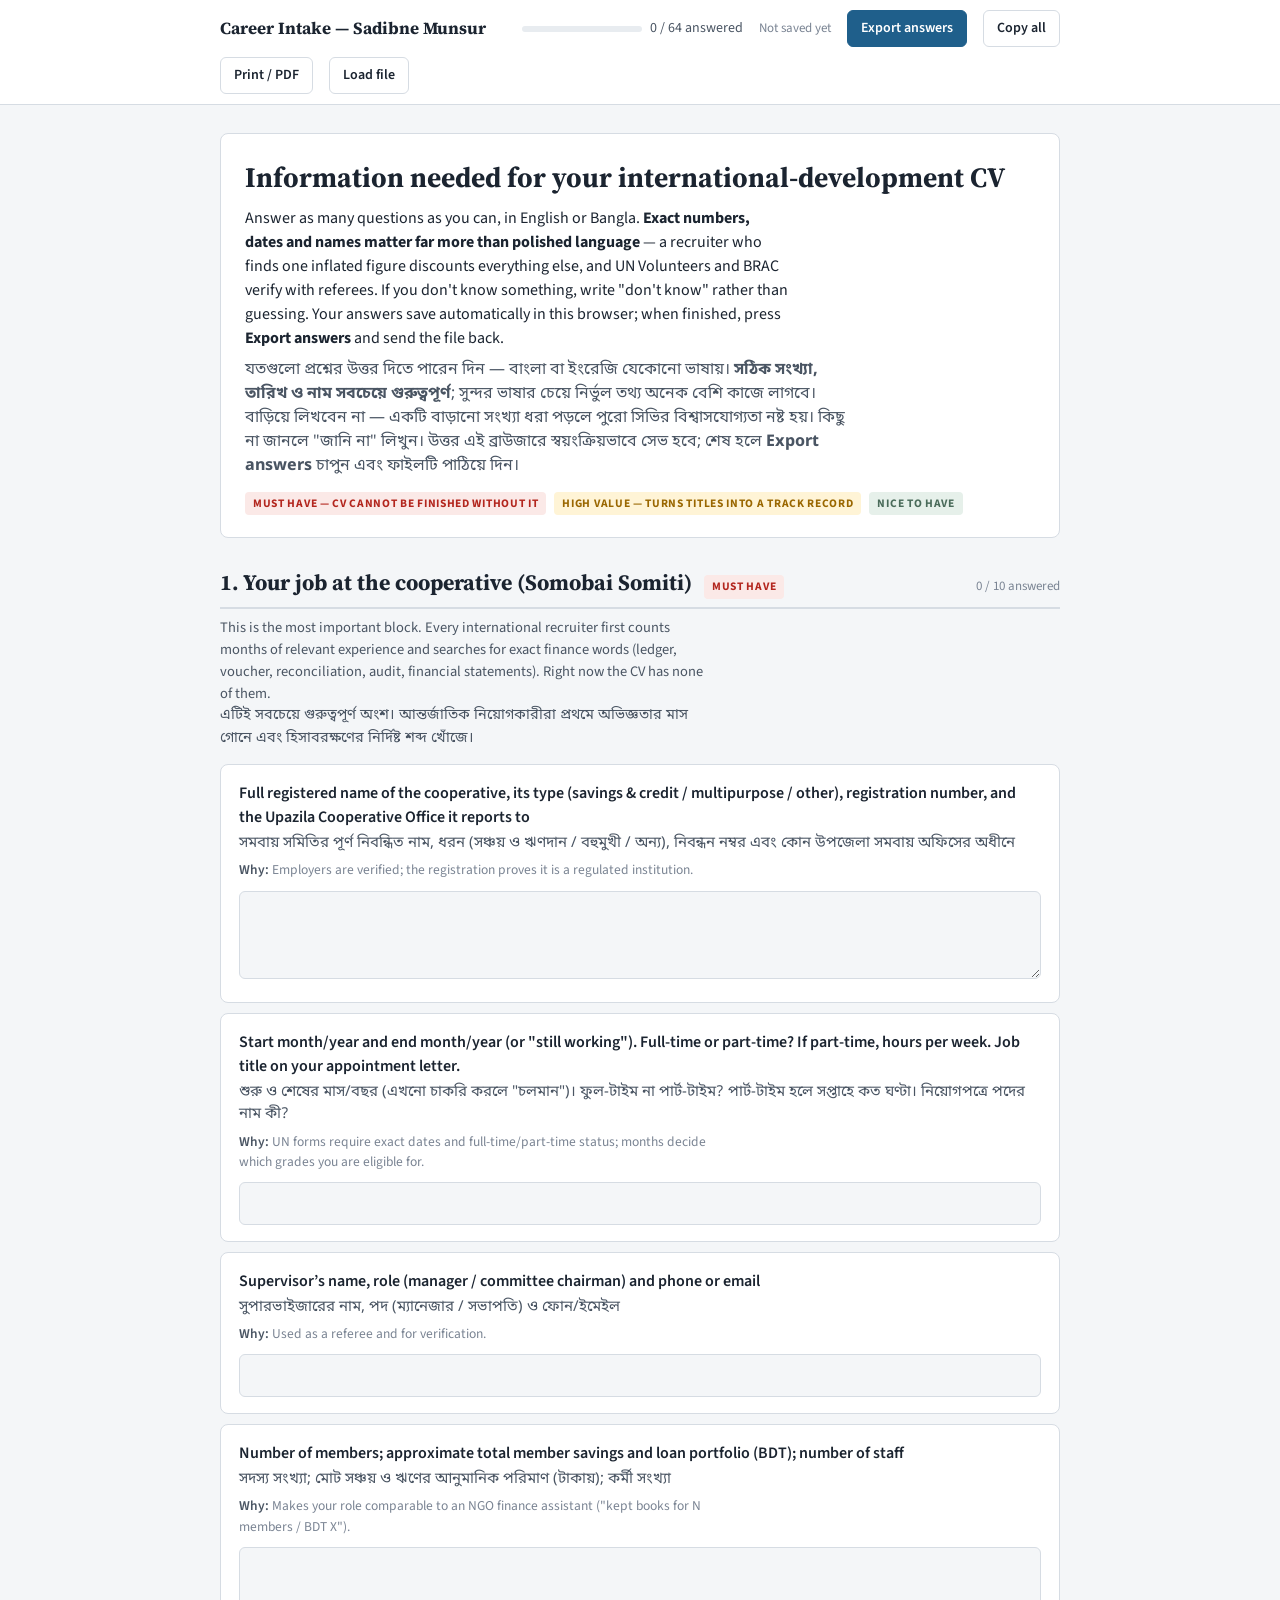
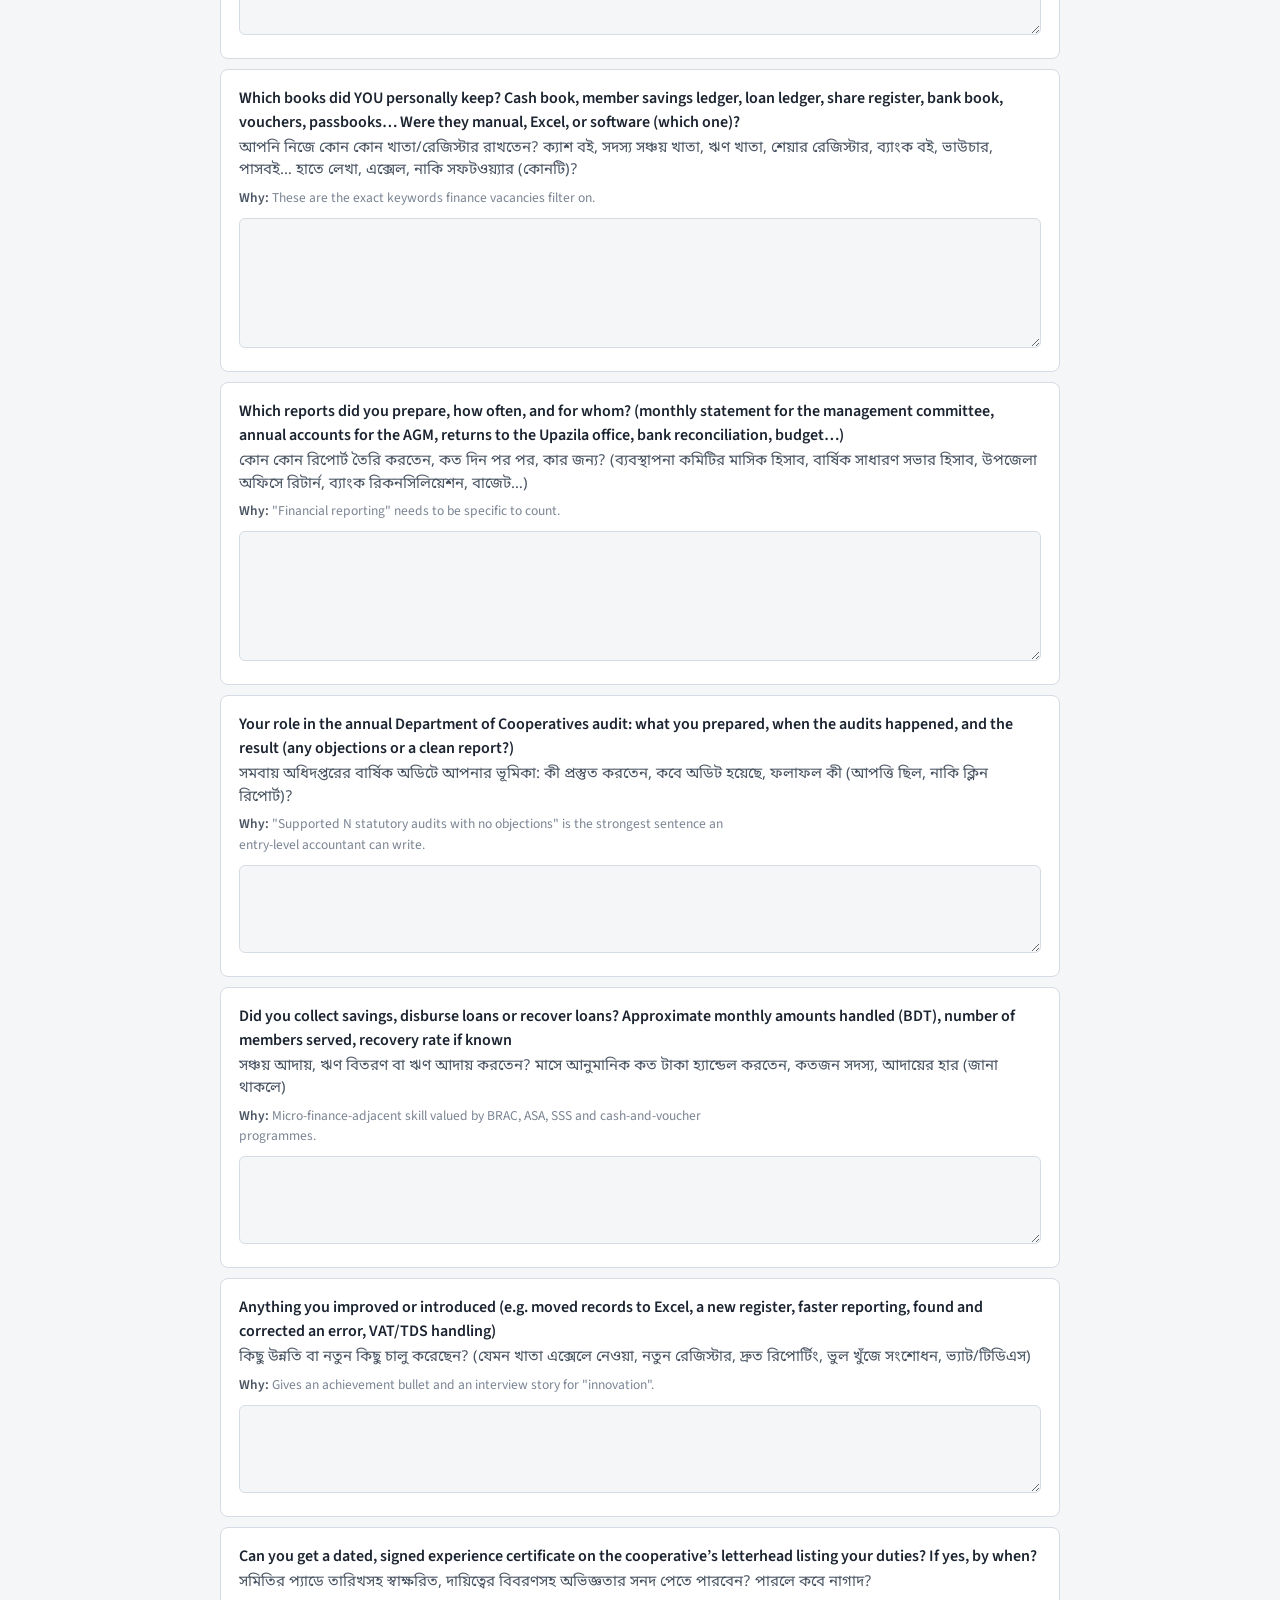
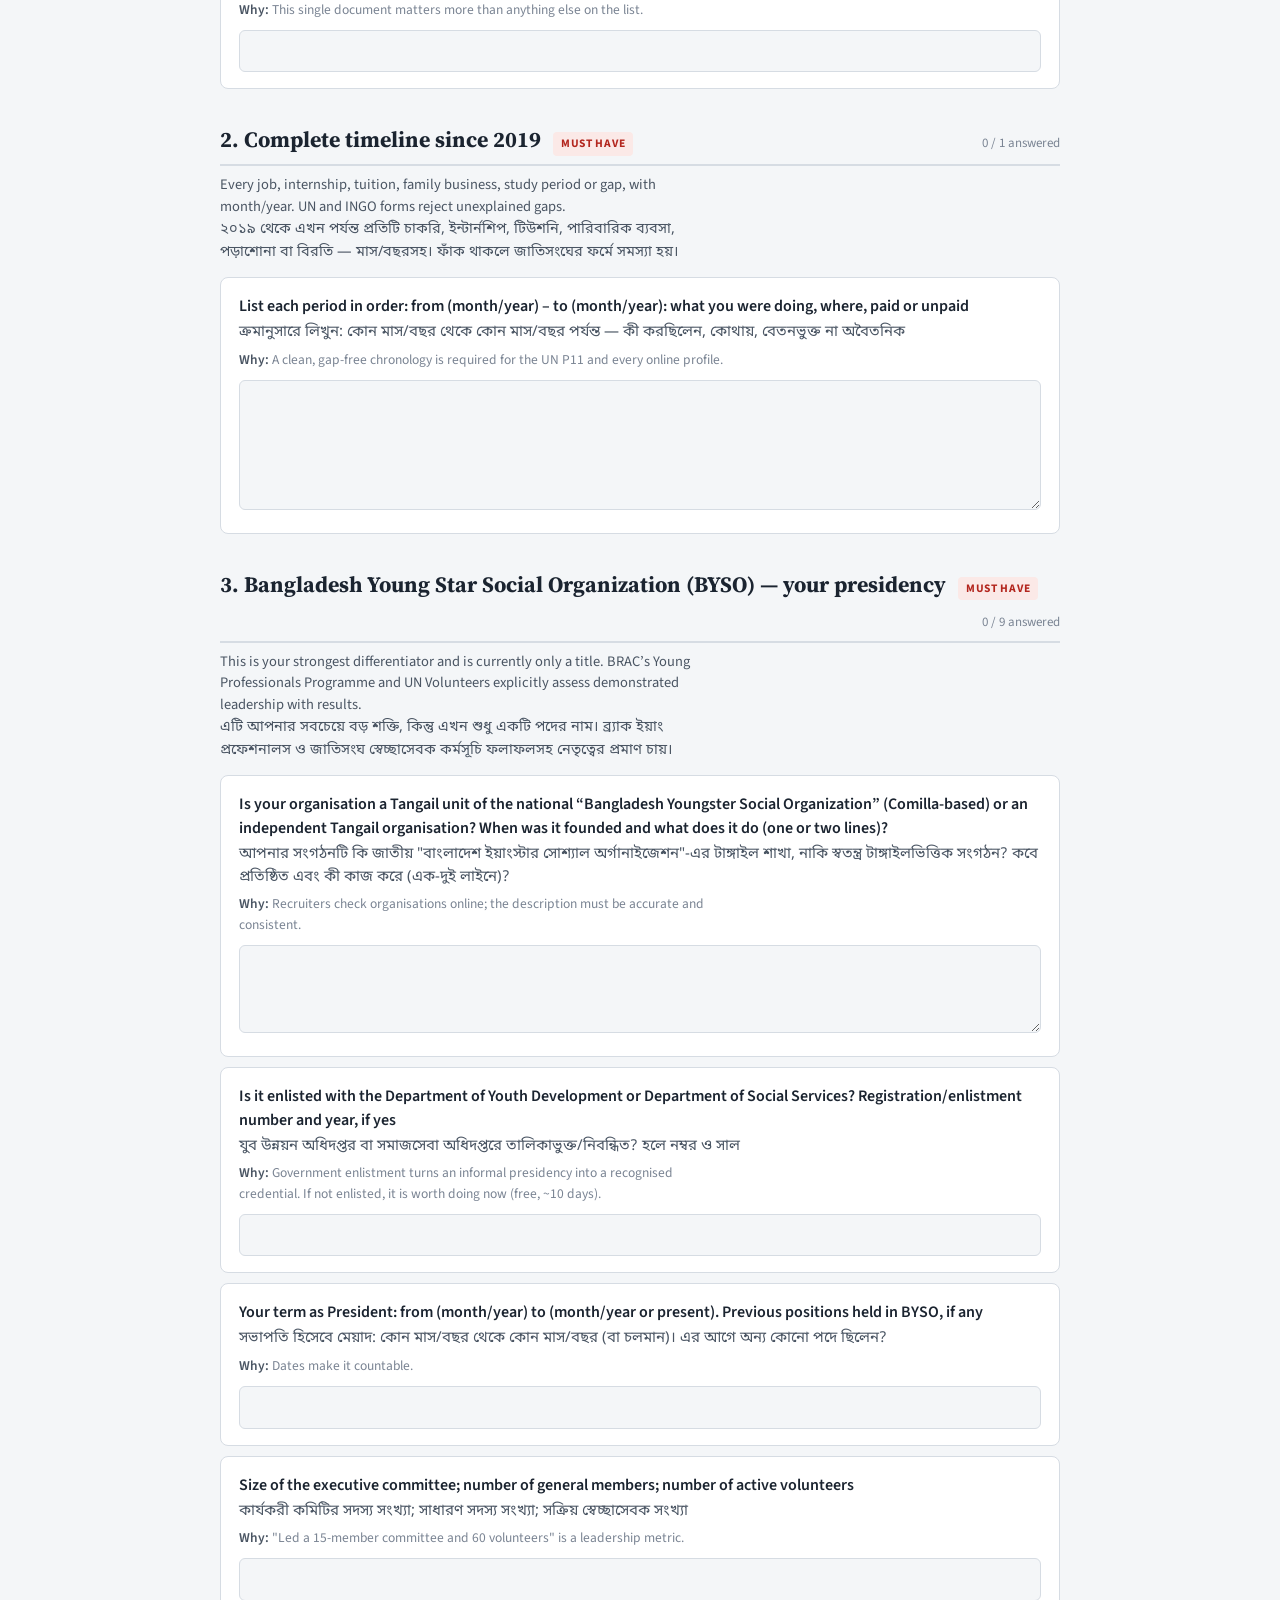
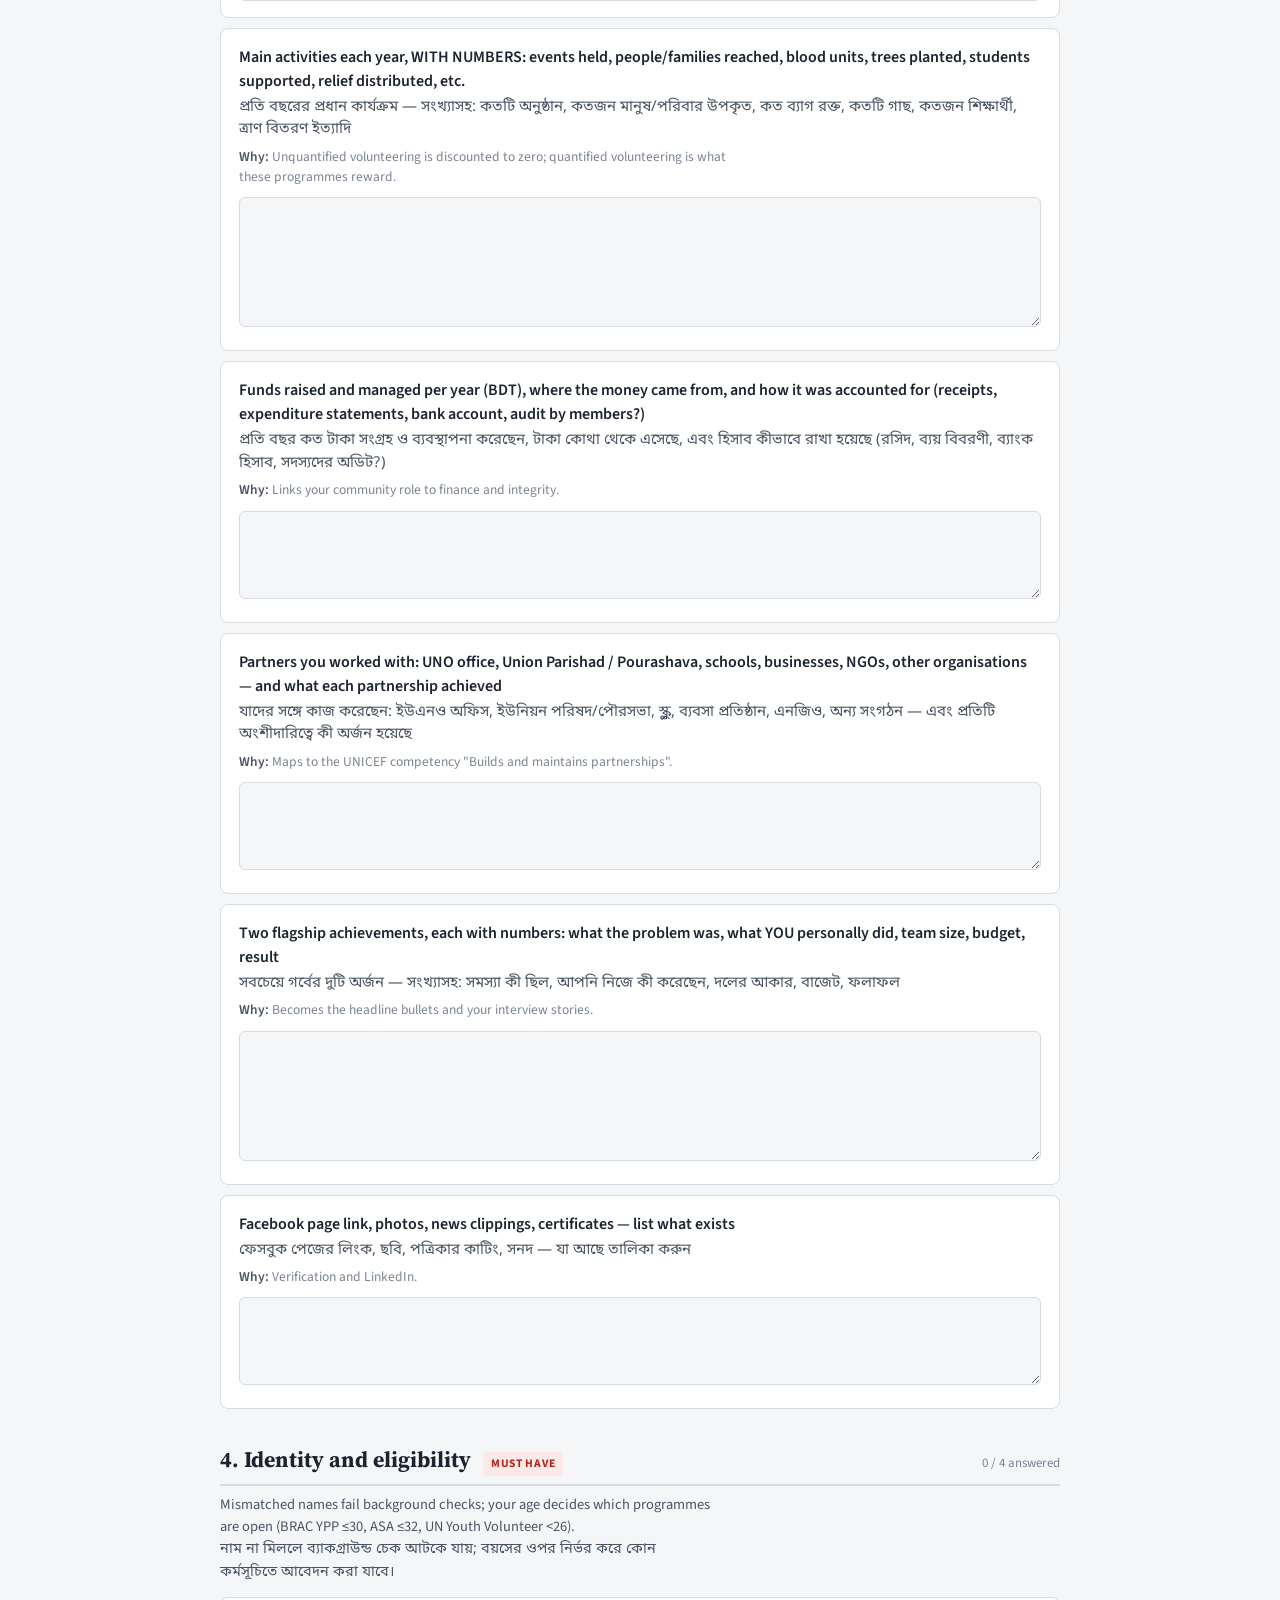
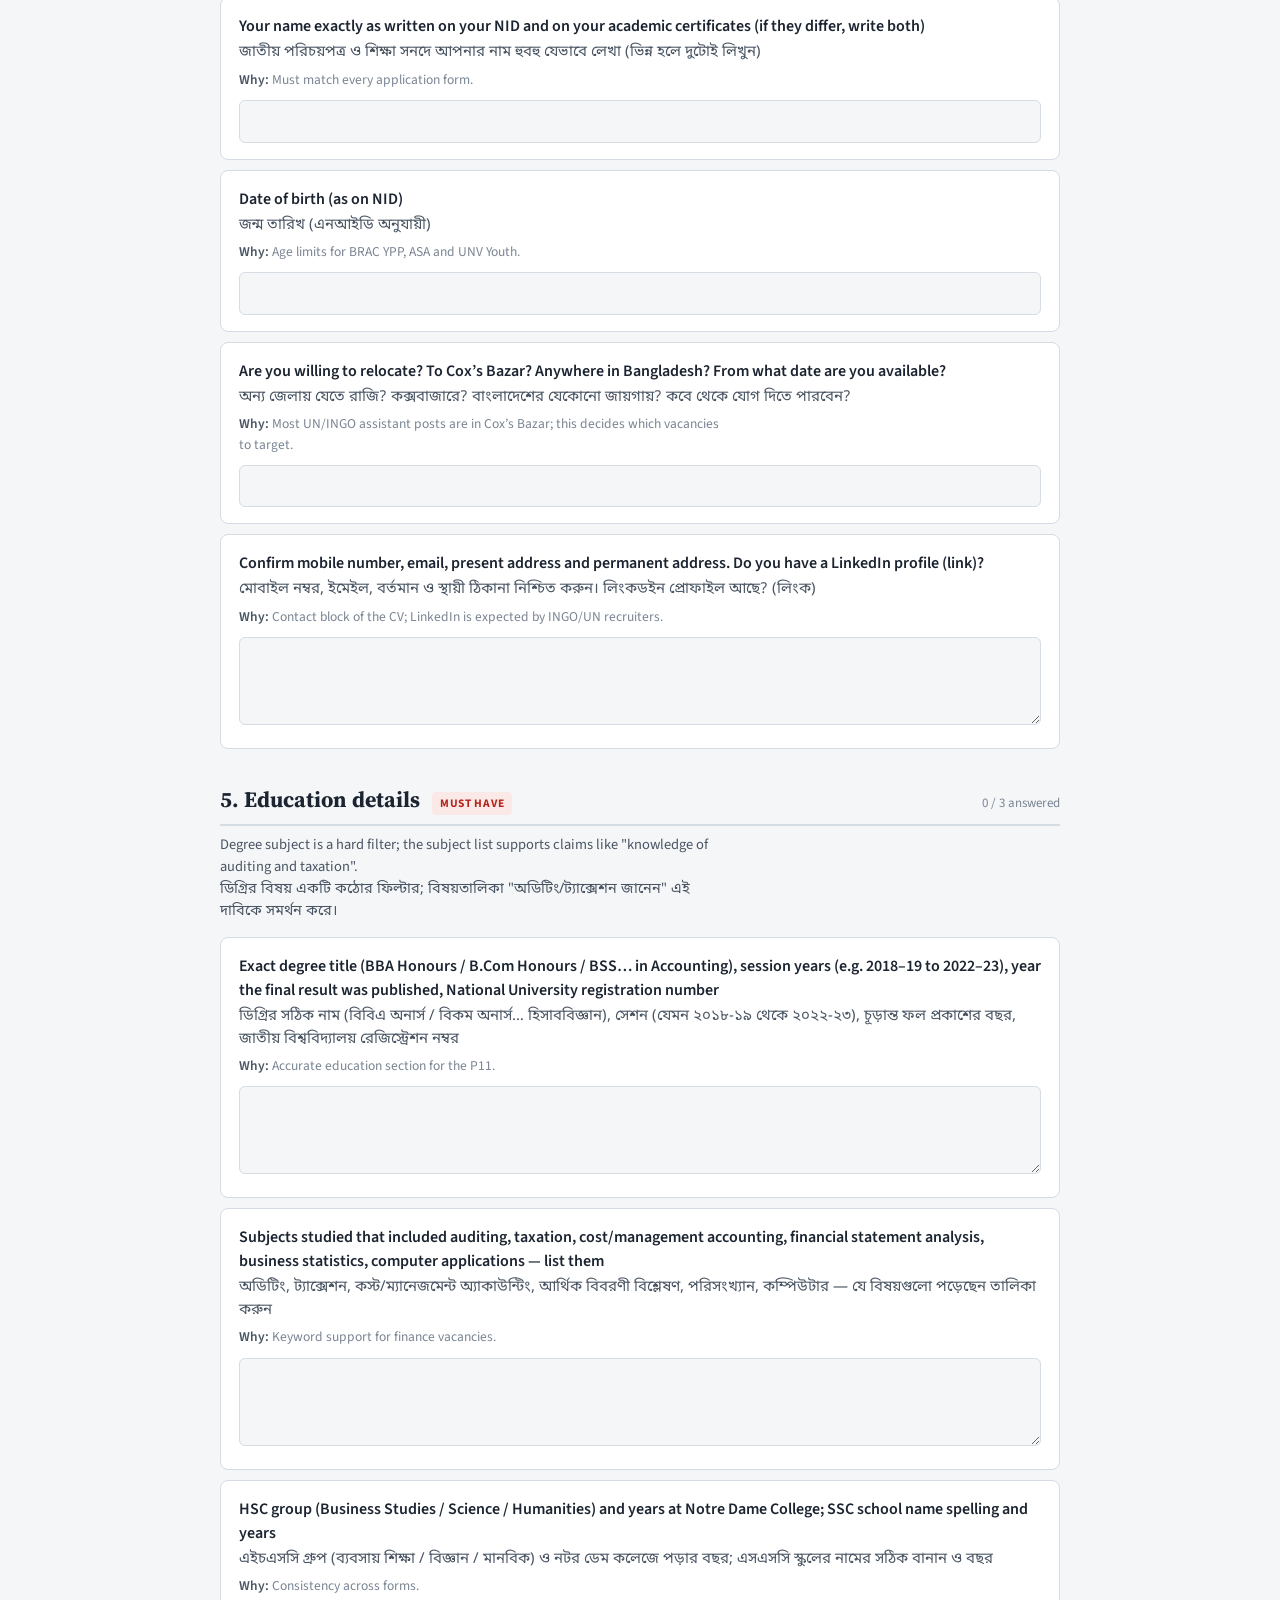
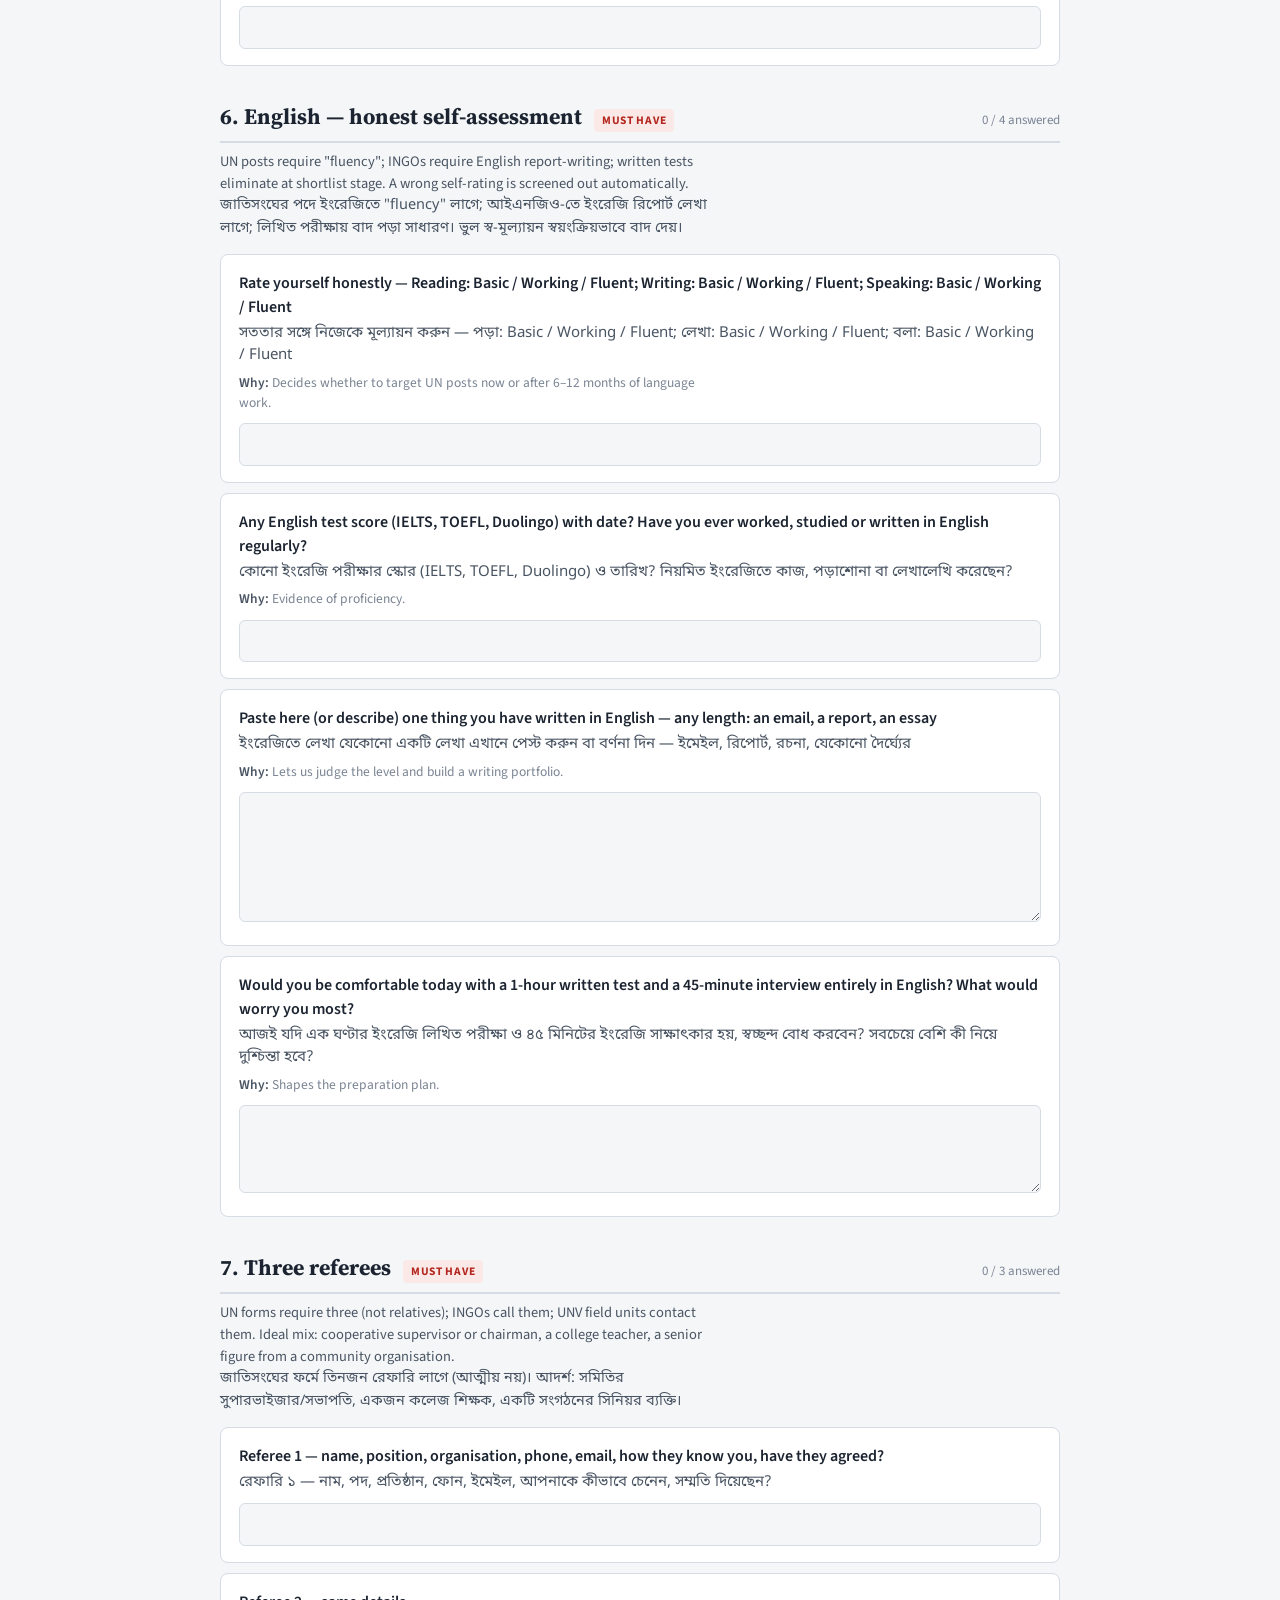
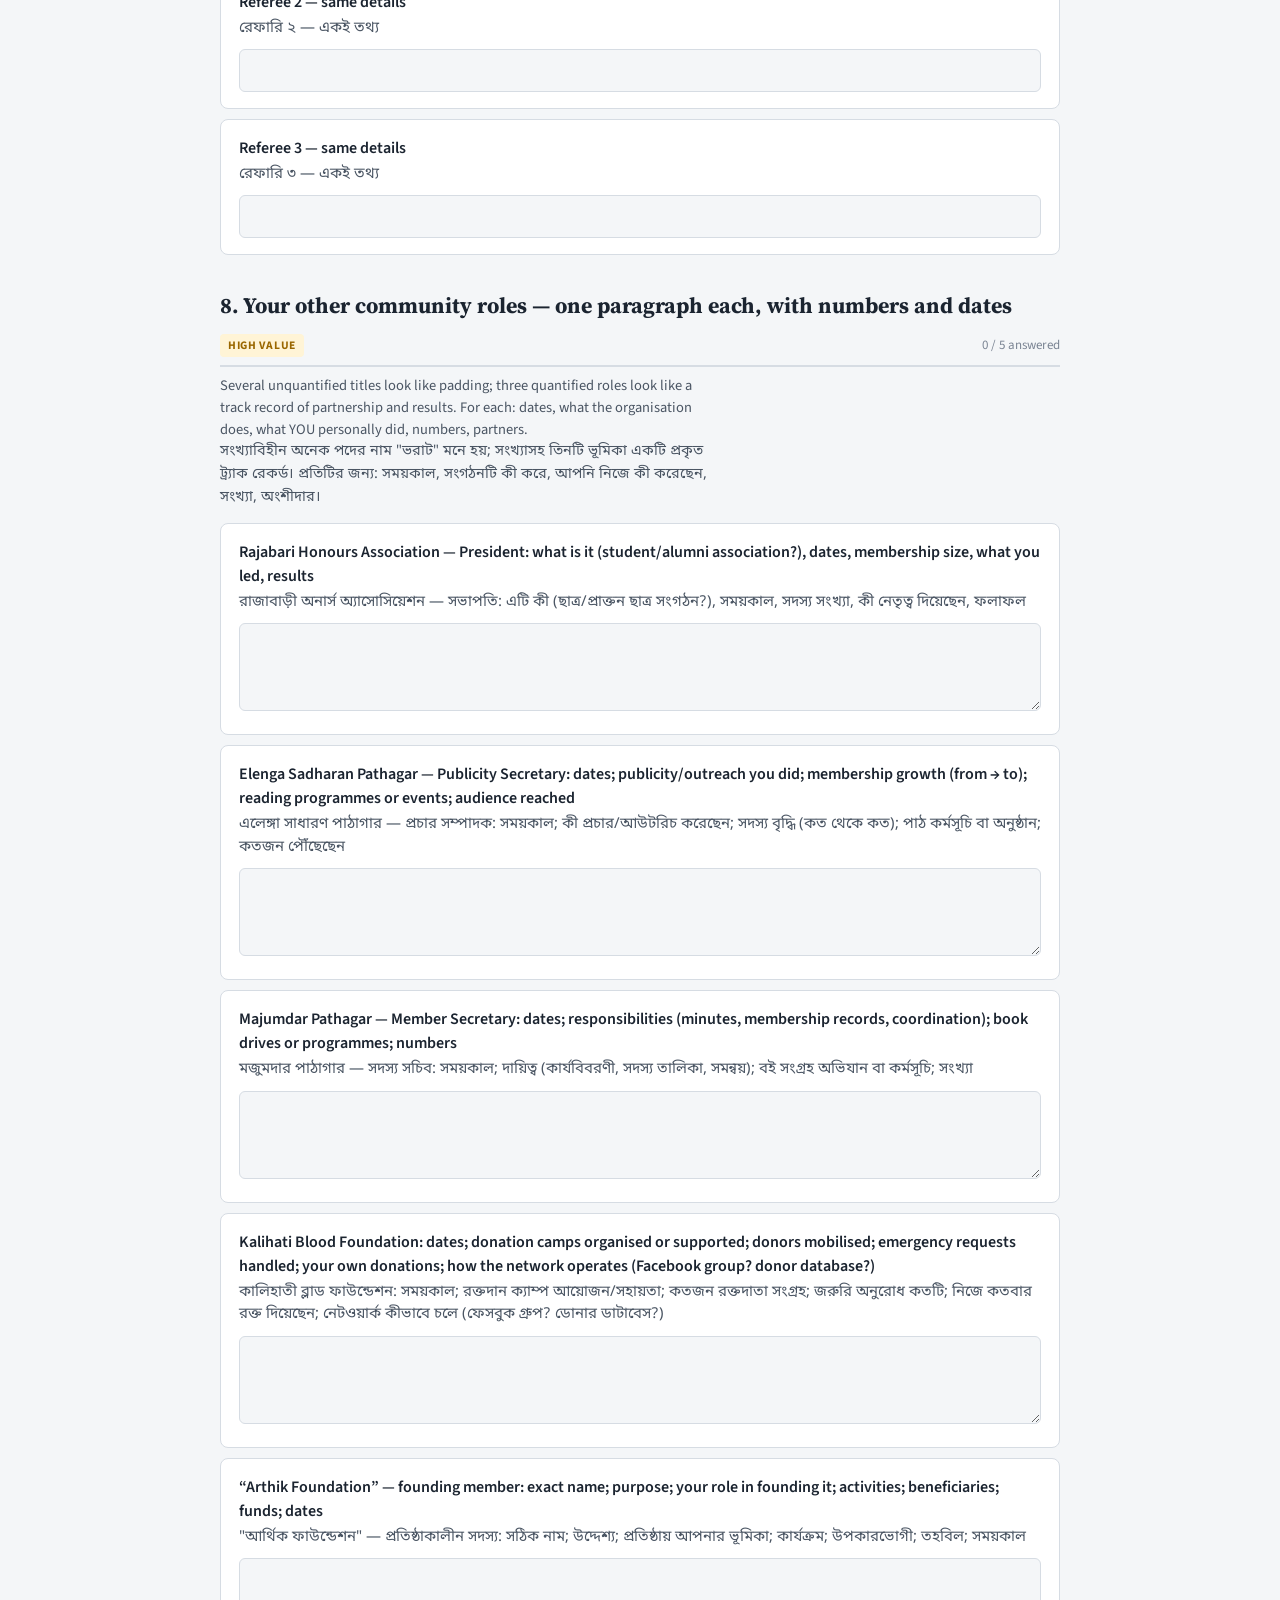
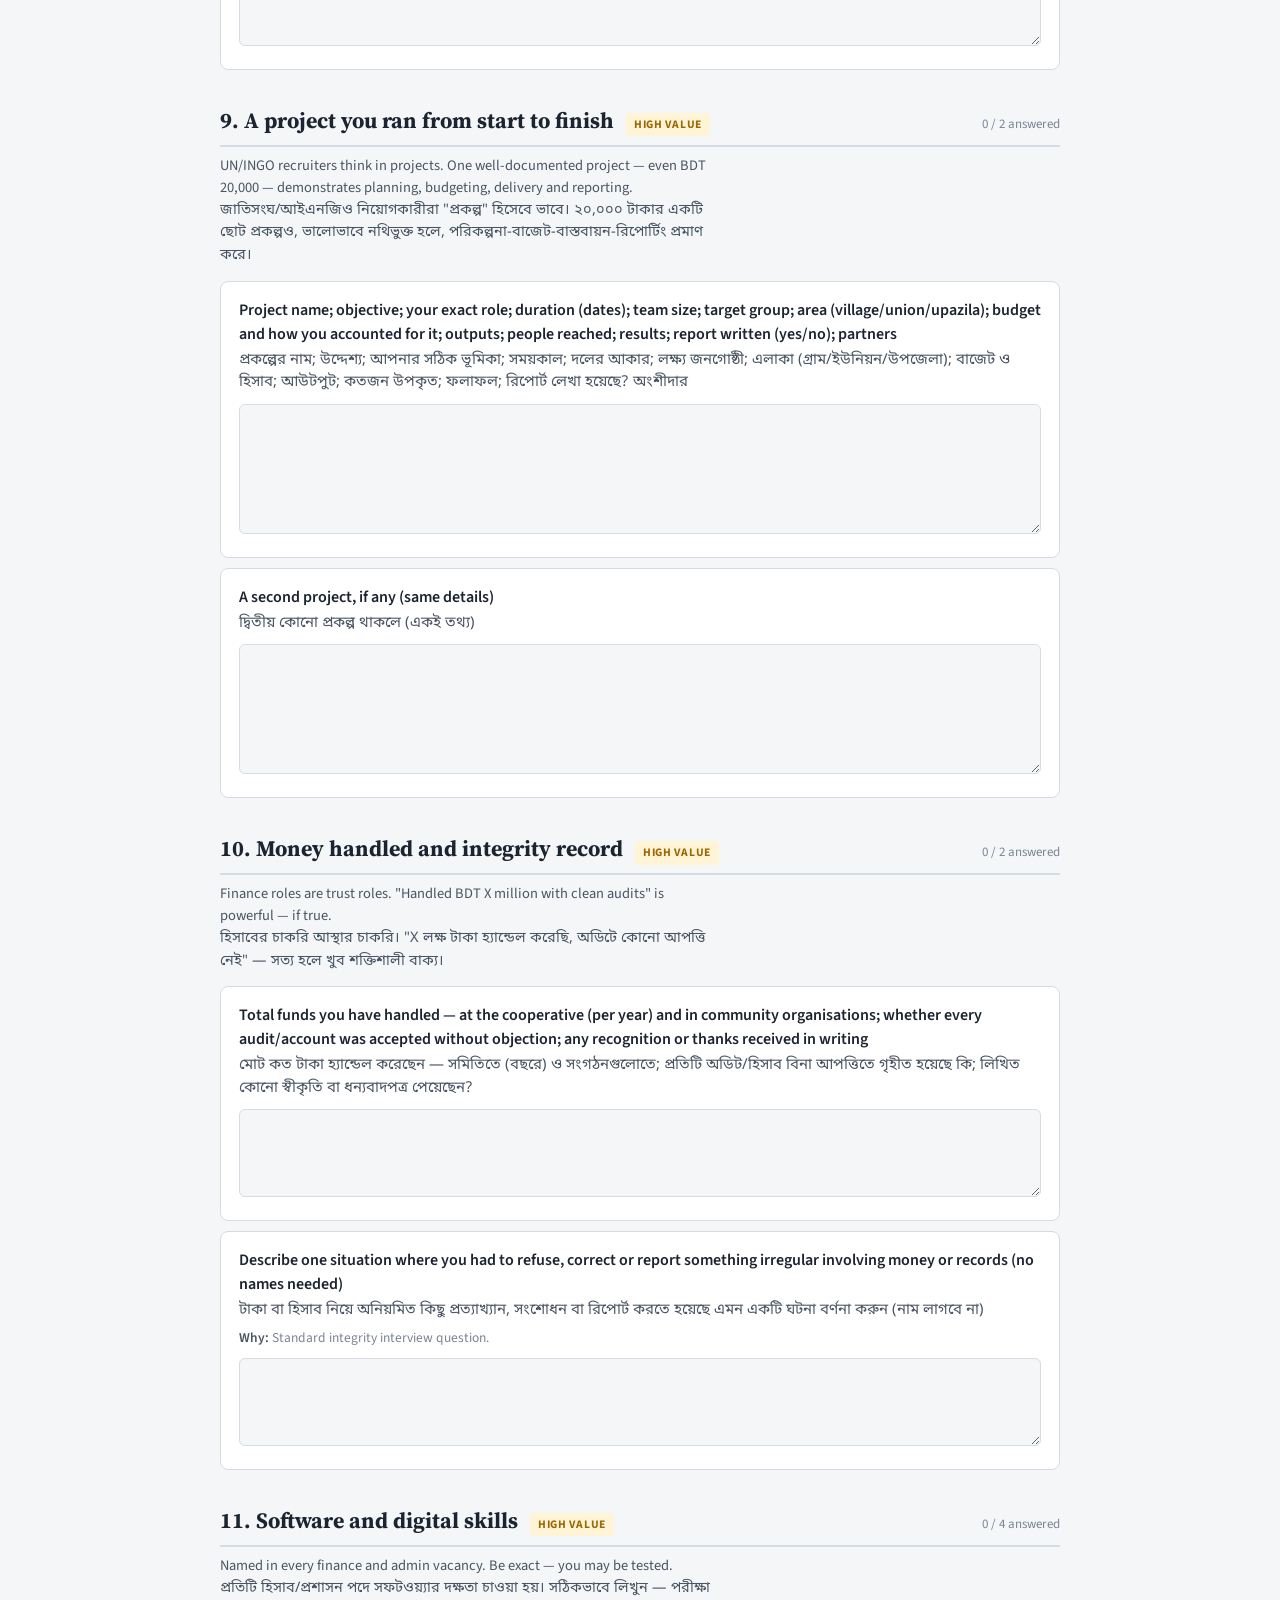
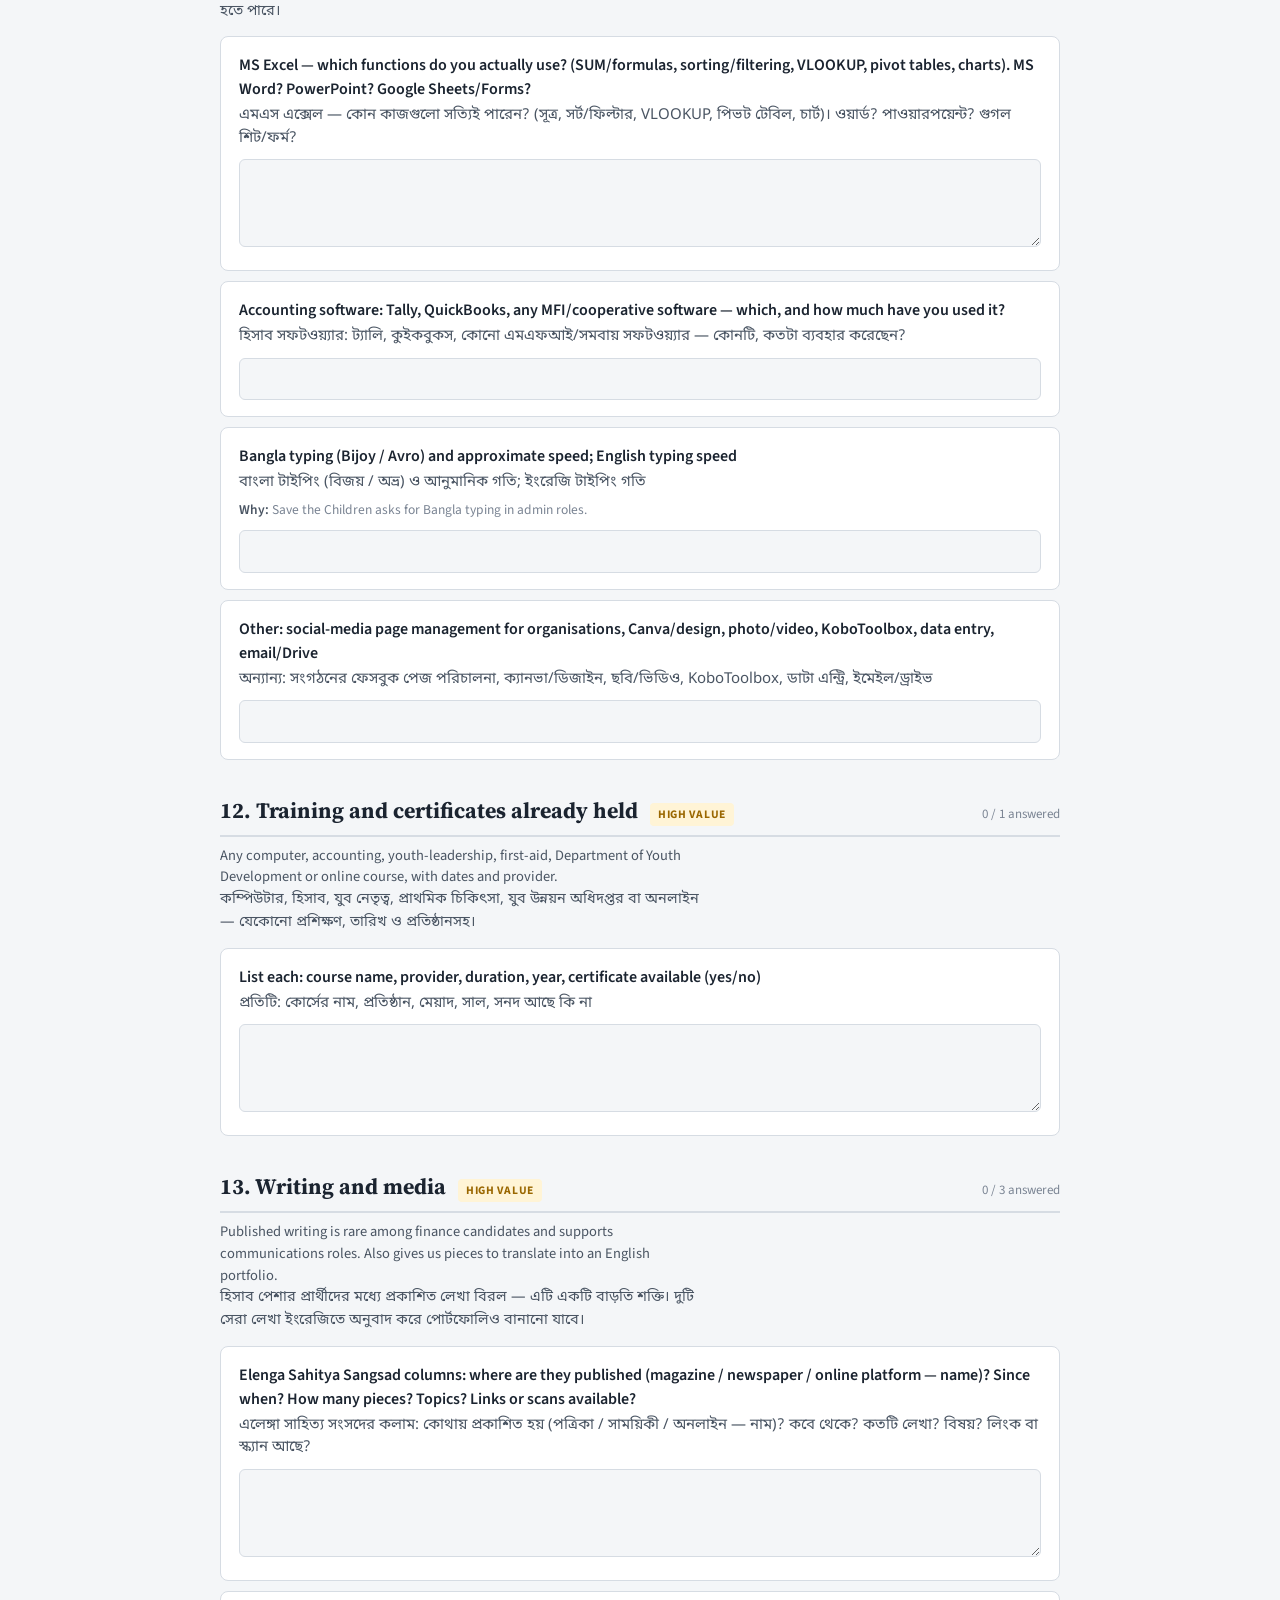
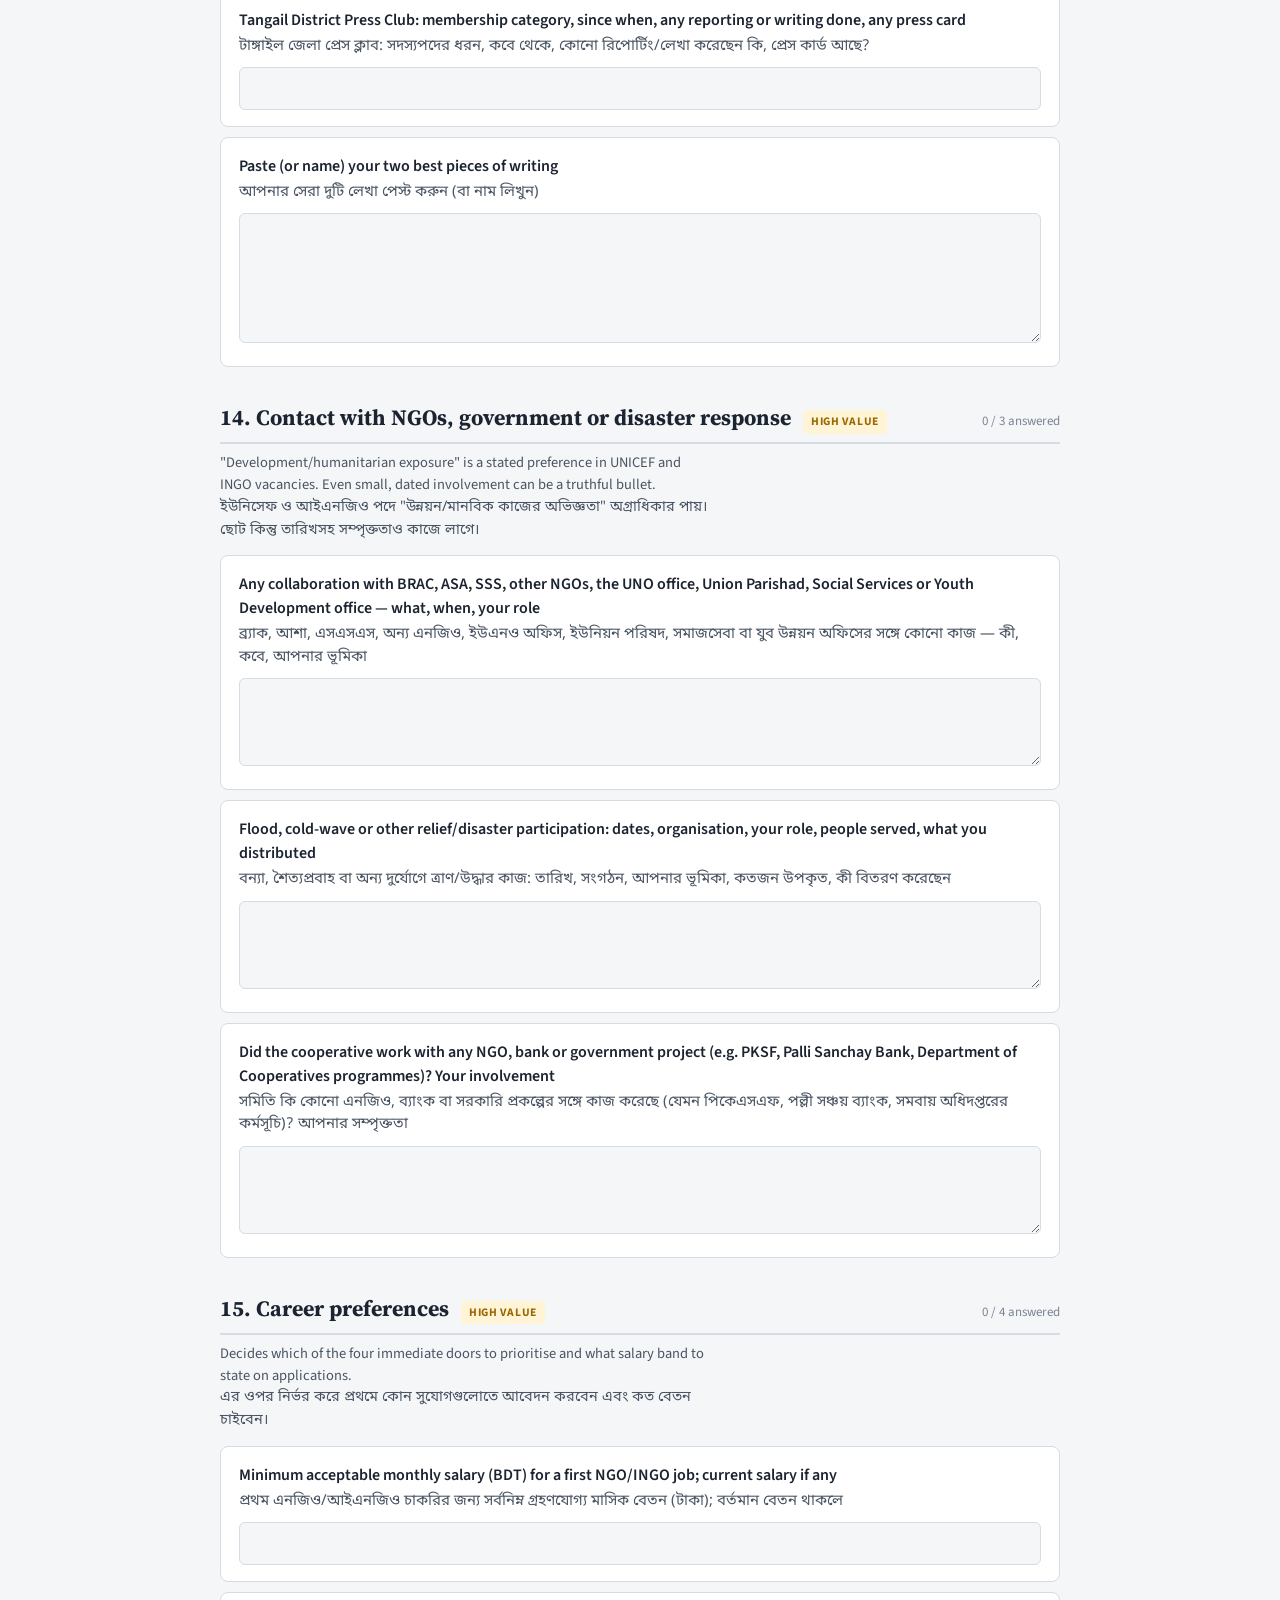
==== index.html @ f591bc71 "Career intake form for Sadibne" ====
<!doctype html>
<html lang="en">
<head>
<meta charset="utf-8">
<meta name="viewport" content="width=device-width, initial-scale=1">
<title>Sadibne Munsur Career Intake</title>
</head>
<body style="margin:0">
<link rel="stylesheet" href="https://fonts.googleapis.com/css2?family=Source+Serif+4:wght@600;700&family=Source+Sans+3:wght@400;600;700&family=Noto+Sans+Bengali:wght@400;600&display=swap">
<style>
:root{
  --ink:#1B2430; --ink-2:#4A5563; --ink-3:#7A8493;
  --ground:#F4F6F8; --paper:#FFFFFF; --line:#D6DCE3; --line-2:#E8ECF0;
  --accent:#1F5F8B; --accent-ink:#FFFFFF; --accent-soft:#E4EEF6;
  --must:#B3261E; --must-soft:#FBE9E7;
  --high:#9A6700; --high-soft:#FFF4D6;
  --nice:#4A6B5A; --nice-soft:#E6F0EA;
  --ok:#2E7D4F; --focus:#1F5F8B;
}
@media (prefers-color-scheme: dark){ :root:not([data-theme="light"]){
  --ink:#E8ECF0; --ink-2:#B5BEC9; --ink-3:#8A94A0;
  --ground:#141A21; --paper:#1D2530; --line:#33404D; --line-2:#28323E;
  --accent:#6FB0E0; --accent-ink:#0F1A24; --accent-soft:#213445;
  --must:#F28B82; --must-soft:#3A2220;
  --high:#F2C14E; --high-soft:#3A3120;
  --nice:#8FC4A6; --nice-soft:#203028;
  --ok:#7ED39E; --focus:#6FB0E0;
}}
:root[data-theme="dark"]{
  --ink:#E8ECF0; --ink-2:#B5BEC9; --ink-3:#8A94A0;
  --ground:#141A21; --paper:#1D2530; --line:#33404D; --line-2:#28323E;
  --accent:#6FB0E0; --accent-ink:#0F1A24; --accent-soft:#213445;
  --must:#F28B82; --must-soft:#3A2220;
  --high:#F2C14E; --high-soft:#3A3120;
  --nice:#8FC4A6; --nice-soft:#203028;
  --ok:#7ED39E; --focus:#6FB0E0;
}
*{box-sizing:border-box}
body{margin:0;background:var(--ground);color:var(--ink);font-family:"Source Sans 3","Segoe UI",system-ui,sans-serif;font-size:16px;line-height:1.5}
.bn{font-family:"Noto Sans Bengali","Source Sans 3",system-ui,sans-serif}
h1,h2,h3{font-family:"Source Serif 4",Georgia,serif;text-wrap:balance;margin:0}
.bar{position:sticky;top:0;z-index:5;background:var(--paper);border-bottom:1px solid var(--line);}
.bar-in{max-width:880px;margin:0 auto;padding:10px 20px;display:flex;flex-wrap:wrap;gap:10px 16px;align-items:center}
.bar .name{font-family:"Source Serif 4",Georgia,serif;font-weight:700;font-size:17px;margin-right:auto}
.progress{display:flex;align-items:center;gap:8px;font-size:14px;color:var(--ink-2);font-variant-numeric:tabular-nums}
.progress .track{width:120px;height:6px;background:var(--line-2);border-radius:3px;overflow:hidden}
.progress .fill{height:100%;background:var(--accent);width:0%}
.status{font-size:13px;color:var(--ink-3);min-width:70px}
.status.ok{color:var(--ok)}
button{font:inherit;font-weight:600;font-size:14px;padding:7px 13px;border-radius:6px;border:1px solid var(--line);background:var(--paper);color:var(--ink);cursor:pointer}
button.primary{background:var(--accent);color:var(--accent-ink);border-color:var(--accent)}
button:focus-visible,textarea:focus-visible,input:focus-visible,select:focus-visible{outline:2px solid var(--focus);outline-offset:2px}
.wrap{max-width:880px;margin:0 auto;padding:28px 20px 80px}
.intro{background:var(--paper);border:1px solid var(--line);border-radius:8px;padding:22px 24px;margin-bottom:28px}
.intro h1{font-size:28px;margin-bottom:6px}
.intro p{margin:8px 0;max-width:68ch}
.intro .bn{color:var(--ink-2)}
.legend{display:flex;flex-wrap:wrap;gap:8px;margin-top:14px}
.tag{display:inline-block;font-size:11.5px;font-weight:700;letter-spacing:.06em;text-transform:uppercase;padding:3px 8px;border-radius:4px}
.tag.must{background:var(--must-soft);color:var(--must)}
.tag.high{background:var(--high-soft);color:var(--high)}
.tag.nice{background:var(--nice-soft);color:var(--nice)}
section.group{margin-bottom:34px}
.group-head{display:flex;align-items:baseline;gap:12px;flex-wrap:wrap;padding-bottom:8px;border-bottom:2px solid var(--line);margin-bottom:4px}
.group-head h2{font-size:22px}
.group-head .count{margin-left:auto;font-size:13px;color:var(--ink-3);font-variant-numeric:tabular-nums}
.group-note{font-size:14.5px;color:var(--ink-2);margin:8px 0 14px;max-width:70ch}
.q{background:var(--paper);border:1px solid var(--line);border-radius:8px;padding:16px 18px;margin-bottom:10px}
.q.done{border-left:4px solid var(--ok)}
.q label{display:block;font-weight:600;font-size:16px}
.q .bn{display:block;font-size:15px;color:var(--ink-2);margin-top:3px}
.q .why{font-size:13.5px;color:var(--ink-3);margin-top:6px;max-width:70ch}
.q .why b{color:var(--ink-2);font-weight:600}
.q textarea,.q input,.q select{width:100%;margin-top:10px;font:inherit;font-size:15px;padding:9px 11px;border:1px solid var(--line);border-radius:6px;background:var(--ground);color:var(--ink)}
.q textarea{min-height:88px;resize:vertical}
.q textarea.tall{min-height:130px}
.hintline{font-size:13px;color:var(--ink-3);margin-top:6px}
.docs{background:var(--paper);border:1px solid var(--line);border-radius:8px;padding:18px 20px}
.docs h2{font-size:20px;margin-bottom:8px}
.docs ul{margin:8px 0 0;padding-left:20px;columns:2;column-gap:28px}
.docs li{margin-bottom:5px;break-inside:avoid;font-size:15px}
.docs .chk{display:flex;gap:8px;align-items:flex-start}
.docs input[type=checkbox]{margin-top:5px}
.foot{margin-top:30px;display:flex;flex-wrap:wrap;gap:10px;align-items:center}
.foot .note{font-size:13.5px;color:var(--ink-3);flex-basis:100%}
.toast{position:fixed;left:50%;bottom:24px;transform:translateX(-50%);background:var(--ink);color:var(--ground);padding:10px 16px;border-radius:6px;font-size:14px;opacity:0;pointer-events:none;transition:opacity .2s}
.toast.show{opacity:1}
@media (max-width:640px){.docs ul{columns:1}.progress .track{width:80px}}
@media print{
  .bar,.foot,.intro .legend,button{display:none!important}
  body{background:#fff;color:#000}
  .q,.intro,.docs{border:none;padding:6px 0;break-inside:avoid;background:#fff}
  .q textarea,.q input{display:none}
  .q .answer{display:block!important;white-space:pre-wrap;border-left:3px solid #999;padding:4px 10px;margin-top:6px;font-size:14px}
  .q .why{display:none}
}
.q .answer{display:none}
</style>

<div class="bar"><div class="bar-in">
  <span class="name">Career Intake — Sadibne Munsur</span>
  <span class="progress"><span class="track"><span class="fill" id="fill"></span></span><span id="prog">0 / 0</span></span>
  <span class="status" id="status">Not saved yet</span>
  <button type="button" id="btnExport" class="primary">Export answers</button>
  <button type="button" id="btnCopy">Copy all</button>
  <button type="button" id="btnPrint">Print / PDF</button>
  <button type="button" id="btnImport">Load file</button>
  <input type="file" id="fileIn" accept=".json,.txt" hidden>
</div></div>

<div class="wrap">
  <div class="intro">
    <h1>Information needed for your international-development CV</h1>
    <p>Answer as many questions as you can, in English or Bangla. <b>Exact numbers, dates and names matter far more than polished language</b> — a recruiter who finds one inflated figure discounts everything else, and UN Volunteers and BRAC verify with referees. If you don't know something, write "don't know" rather than guessing. Your answers save automatically in this browser; when finished, press <b>Export answers</b> and send the file back.</p>
    <p class="bn">যতগুলো প্রশ্নের উত্তর দিতে পারেন দিন — বাংলা বা ইংরেজি যেকোনো ভাষায়। <b>সঠিক সংখ্যা, তারিখ ও নাম সবচেয়ে গুরুত্বপূর্ণ</b>; সুন্দর ভাষার চেয়ে নির্ভুল তথ্য অনেক বেশি কাজে লাগবে। বাড়িয়ে লিখবেন না — একটি বাড়ানো সংখ্যা ধরা পড়লে পুরো সিভির বিশ্বাসযোগ্যতা নষ্ট হয়। কিছু না জানলে "জানি না" লিখুন। উত্তর এই ব্রাউজারে স্বয়ংক্রিয়ভাবে সেভ হবে; শেষ হলে <b>Export answers</b> চাপুন এবং ফাইলটি পাঠিয়ে দিন।</p>
    <div class="legend"><span class="tag must">Must have — CV cannot be finished without it</span><span class="tag high">High value — turns titles into a track record</span><span class="tag nice">Nice to have</span></div>
  </div>

  <div id="form"></div>

  <div class="docs" id="docs">
    <h2>Documents to collect and scan (PDF or clear photo)</h2>
    <p class="bn" style="margin:0 0 6px;color:var(--ink-2);font-size:14.5px">নিচের কাগজগুলো সংগ্রহ করে স্ক্যান বা পরিষ্কার ছবি তুলে রাখুন। যেগুলো পেয়েছেন টিক দিন।</p>
    <ul id="doclist"></ul>
  </div>

  <div class="foot">
    <button type="button" id="btnExport2" class="primary">Export answers</button>
    <button type="button" id="btnCopy2">Copy all</button>
    <button type="button" id="btnClear">Clear everything</button>
    <span class="note">Export produces a text file with every question and your answer, plus a machine-readable copy. Nothing is sent anywhere automatically — you send the file yourself.</span>
  </div>
</div>
<div class="toast" id="toast"></div>

<script>
const S = [
 { id:'coop', pri:'must', title:'1. Your job at the cooperative (Somobai Somiti)', note:'This is the most important block. Every international recruiter first counts months of relevant experience and searches for exact finance words (ledger, voucher, reconciliation, audit, financial statements). Right now the CV has none of them.', bn:'এটিই সবচেয়ে গুরুত্বপূর্ণ অংশ। আন্তর্জাতিক নিয়োগকারীরা প্রথমে অভিজ্ঞতার মাস গোনে এবং হিসাবরক্ষণের নির্দিষ্ট শব্দ খোঁজে।', q:[
  ['coop_name','Full registered name of the cooperative, its type (savings & credit / multipurpose / other), registration number, and the Upazila Cooperative Office it reports to','সমবায় সমিতির পূর্ণ নিবন্ধিত নাম, ধরন (সঞ্চয় ও ঋণদান / বহুমুখী / অন্য), নিবন্ধন নম্বর এবং কোন উপজেলা সমবায় অফিসের অধীনে','Employers are verified; the registration proves it is a regulated institution.'],
  ['coop_dates','Start month/year and end month/year (or "still working"). Full-time or part-time? If part-time, hours per week. Job title on your appointment letter.','শুরু ও শেষের মাস/বছর (এখনো চাকরি করলে "চলমান")। ফুল-টাইম না পার্ট-টাইম? পার্ট-টাইম হলে সপ্তাহে কত ঘণ্টা। নিয়োগপত্রে পদের নাম কী?','UN forms require exact dates and full-time/part-time status; months decide which grades you are eligible for.','input'],
  ['coop_sup','Supervisor’s name, role (manager / committee chairman) and phone or email','সুপারভাইজারের নাম, পদ (ম্যানেজার / সভাপতি) ও ফোন/ইমেইল','Used as a referee and for verification.','input'],
  ['coop_scale','Number of members; approximate total member savings and loan portfolio (BDT); number of staff','সদস্য সংখ্যা; মোট সঞ্চয় ও ঋণের আনুমানিক পরিমাণ (টাকায়); কর্মী সংখ্যা','Makes your role comparable to an NGO finance assistant ("kept books for N members / BDT X").'],
  ['coop_books','Which books did YOU personally keep? Cash book, member savings ledger, loan ledger, share register, bank book, vouchers, passbooks… Were they manual, Excel, or software (which one)?','আপনি নিজে কোন কোন খাতা/রেজিস্টার রাখতেন? ক্যাশ বই, সদস্য সঞ্চয় খাতা, ঋণ খাতা, শেয়ার রেজিস্টার, ব্যাংক বই, ভাউচার, পাসবই… হাতে লেখা, এক্সেল, নাকি সফটওয়্যার (কোনটি)?','These are the exact keywords finance vacancies filter on.','tall'],
  ['coop_reports','Which reports did you prepare, how often, and for whom? (monthly statement for the management committee, annual accounts for the AGM, returns to the Upazila office, bank reconciliation, budget…)','কোন কোন রিপোর্ট তৈরি করতেন, কত দিন পর পর, কার জন্য? (ব্যবস্থাপনা কমিটির মাসিক হিসাব, বার্ষিক সাধারণ সভার হিসাব, উপজেলা অফিসে রিটার্ন, ব্যাংক রিকনসিলিয়েশন, বাজেট…)','"Financial reporting" needs to be specific to count.','tall'],
  ['coop_audit','Your role in the annual Department of Cooperatives audit: what you prepared, when the audits happened, and the result (any objections or a clean report?)','সমবায় অধিদপ্তরের বার্ষিক অডিটে আপনার ভূমিকা: কী প্রস্তুত করতেন, কবে অডিট হয়েছে, ফলাফল কী (আপত্তি ছিল, নাকি ক্লিন রিপোর্ট)?','"Supported N statutory audits with no objections" is the strongest sentence an entry-level accountant can write.'],
  ['coop_cash','Did you collect savings, disburse loans or recover loans? Approximate monthly amounts handled (BDT), number of members served, recovery rate if known','সঞ্চয় আদায়, ঋণ বিতরণ বা ঋণ আদায় করতেন? মাসে আনুমানিক কত টাকা হ্যান্ডেল করতেন, কতজন সদস্য, আদায়ের হার (জানা থাকলে)','Micro-finance-adjacent skill valued by BRAC, ASA, SSS and cash-and-voucher programmes.'],
  ['coop_improve','Anything you improved or introduced (e.g. moved records to Excel, a new register, faster reporting, found and corrected an error, VAT/TDS handling)','কিছু উন্নতি বা নতুন কিছু চালু করেছেন? (যেমন খাতা এক্সেলে নেওয়া, নতুন রেজিস্টার, দ্রুত রিপোর্টিং, ভুল খুঁজে সংশোধন, ভ্যাট/টিডিএস)','Gives an achievement bullet and an interview story for "innovation".'],
  ['coop_cert','Can you get a dated, signed experience certificate on the cooperative’s letterhead listing your duties? If yes, by when?','সমিতির প্যাডে তারিখসহ স্বাক্ষরিত, দায়িত্বের বিবরণসহ অভিজ্ঞতার সনদ পেতে পারবেন? পারলে কবে নাগাদ?','This single document matters more than anything else on the list.','input'],
 ]},
 { id:'timeline', pri:'must', title:'2. Complete timeline since 2019', note:'Every job, internship, tuition, family business, study period or gap, with month/year. UN and INGO forms reject unexplained gaps.', bn:'২০১৯ থেকে এখন পর্যন্ত প্রতিটি চাকরি, ইন্টার্নশিপ, টিউশনি, পারিবারিক ব্যবসা, পড়াশোনা বা বিরতি — মাস/বছরসহ। ফাঁক থাকলে জাতিসংঘের ফর্মে সমস্যা হয়।', q:[
  ['tl_list','List each period in order: from (month/year) – to (month/year): what you were doing, where, paid or unpaid','ক্রমানুসারে লিখুন: কোন মাস/বছর থেকে কোন মাস/বছর পর্যন্ত — কী করছিলেন, কোথায়, বেতনভুক্ত না অবৈতনিক','A clean, gap-free chronology is required for the UN P11 and every online profile.','tall'],
 ]},
 { id:'byso', pri:'must', title:'3. Bangladesh Young Star Social Organization (BYSO) — your presidency', note:'This is your strongest differentiator and is currently only a title. BRAC’s Young Professionals Programme and UN Volunteers explicitly assess demonstrated leadership with results.', bn:'এটি আপনার সবচেয়ে বড় শক্তি, কিন্তু এখন শুধু একটি পদের নাম। ব্র্যাক ইয়াং প্রফেশনালস ও জাতিসংঘ স্বেচ্ছাসেবক কর্মসূচি ফলাফলসহ নেতৃত্বের প্রমাণ চায়।', q:[
  ['byso_what','Is your organisation a Tangail unit of the national “Bangladesh Youngster Social Organization” (Comilla-based) or an independent Tangail organisation? When was it founded and what does it do (one or two lines)?','আপনার সংগঠনটি কি জাতীয় "বাংলাদেশ ইয়াংস্টার সোশ্যাল অর্গানাইজেশন"-এর টাঙ্গাইল শাখা, নাকি স্বতন্ত্র টাঙ্গাইলভিত্তিক সংগঠন? কবে প্রতিষ্ঠিত এবং কী কাজ করে (এক-দুই লাইনে)?','Recruiters check organisations online; the description must be accurate and consistent.'],
  ['byso_reg','Is it enlisted with the Department of Youth Development or Department of Social Services? Registration/enlistment number and year, if yes','যুব উন্নয়ন অধিদপ্তর বা সমাজসেবা অধিদপ্তরে তালিকাভুক্ত/নিবন্ধিত? হলে নম্বর ও সাল','Government enlistment turns an informal presidency into a recognised credential. If not enlisted, it is worth doing now (free, ~10 days).','input'],
  ['byso_term','Your term as President: from (month/year) to (month/year or present). Previous positions held in BYSO, if any','সভাপতি হিসেবে মেয়াদ: কোন মাস/বছর থেকে কোন মাস/বছর (বা চলমান)। এর আগে অন্য কোনো পদে ছিলেন?','Dates make it countable.','input'],
  ['byso_size','Size of the executive committee; number of general members; number of active volunteers','কার্যকরী কমিটির সদস্য সংখ্যা; সাধারণ সদস্য সংখ্যা; সক্রিয় স্বেচ্ছাসেবক সংখ্যা','"Led a 15-member committee and 60 volunteers" is a leadership metric.','input'],
  ['byso_activities','Main activities each year, WITH NUMBERS: events held, people/families reached, blood units, trees planted, students supported, relief distributed, etc.','প্রতি বছরের প্রধান কার্যক্রম — সংখ্যাসহ: কতটি অনুষ্ঠান, কতজন মানুষ/পরিবার উপকৃত, কত ব্যাগ রক্ত, কতটি গাছ, কতজন শিক্ষার্থী, ত্রাণ বিতরণ ইত্যাদি','Unquantified volunteering is discounted to zero; quantified volunteering is what these programmes reward.','tall'],
  ['byso_money','Funds raised and managed per year (BDT), where the money came from, and how it was accounted for (receipts, expenditure statements, bank account, audit by members?)','প্রতি বছর কত টাকা সংগ্রহ ও ব্যবস্থাপনা করেছেন, টাকা কোথা থেকে এসেছে, এবং হিসাব কীভাবে রাখা হয়েছে (রসিদ, ব্যয় বিবরণী, ব্যাংক হিসাব, সদস্যদের অডিট?)','Links your community role to finance and integrity.'],
  ['byso_partners','Partners you worked with: UNO office, Union Parishad / Pourashava, schools, businesses, NGOs, other organisations — and what each partnership achieved','যাদের সঙ্গে কাজ করেছেন: ইউএনও অফিস, ইউনিয়ন পরিষদ/পৌরসভা, স্কুল, ব্যবসা প্রতিষ্ঠান, এনজিও, অন্য সংগঠন — এবং প্রতিটি অংশীদারিত্বে কী অর্জন হয়েছে','Maps to the UNICEF competency "Builds and maintains partnerships".'],
  ['byso_flagship','Two flagship achievements, each with numbers: what the problem was, what YOU personally did, team size, budget, result','সবচেয়ে গর্বের দুটি অর্জন — সংখ্যাসহ: সমস্যা কী ছিল, আপনি নিজে কী করেছেন, দলের আকার, বাজেট, ফলাফল','Becomes the headline bullets and your interview stories.','tall'],
  ['byso_links','Facebook page link, photos, news clippings, certificates — list what exists','ফেসবুক পেজের লিংক, ছবি, পত্রিকার কাটিং, সনদ — যা আছে তালিকা করুন','Verification and LinkedIn.'],
 ]},
 { id:'identity', pri:'must', title:'4. Identity and eligibility', note:'Mismatched names fail background checks; your age decides which programmes are open (BRAC YPP ≤30, ASA ≤32, UN Youth Volunteer <26).', bn:'নাম না মিললে ব্যাকগ্রাউন্ড চেক আটকে যায়; বয়সের ওপর নির্ভর করে কোন কর্মসূচিতে আবেদন করা যাবে।', q:[
  ['id_name','Your name exactly as written on your NID and on your academic certificates (if they differ, write both)','জাতীয় পরিচয়পত্র ও শিক্ষা সনদে আপনার নাম হুবহু যেভাবে লেখা (ভিন্ন হলে দুটোই লিখুন)','Must match every application form.','input'],
  ['id_dob','Date of birth (as on NID)','জন্ম তারিখ (এনআইডি অনুযায়ী)','Age limits for BRAC YPP, ASA and UNV Youth.','input'],
  ['id_reloc','Are you willing to relocate? To Cox’s Bazar? Anywhere in Bangladesh? From what date are you available?','অন্য জেলায় যেতে রাজি? কক্সবাজারে? বাংলাদেশের যেকোনো জায়গায়? কবে থেকে যোগ দিতে পারবেন?','Most UN/INGO assistant posts are in Cox’s Bazar; this decides which vacancies to target.','input'],
  ['id_contact','Confirm mobile number, email, present address and permanent address. Do you have a LinkedIn profile (link)?','মোবাইল নম্বর, ইমেইল, বর্তমান ও স্থায়ী ঠিকানা নিশ্চিত করুন। লিংকডইন প্রোফাইল আছে? (লিংক)','Contact block of the CV; LinkedIn is expected by INGO/UN recruiters.'],
 ]},
 { id:'edu', pri:'must', title:'5. Education details', note:'Degree subject is a hard filter; the subject list supports claims like "knowledge of auditing and taxation".', bn:'ডিগ্রির বিষয় একটি কঠোর ফিল্টার; বিষয়তালিকা "অডিটিং/ট্যাক্সেশন জানেন" এই দাবিকে সমর্থন করে।', q:[
  ['edu_degree','Exact degree title (BBA Honours / B.Com Honours / BSS… in Accounting), session years (e.g. 2018–19 to 2022–23), year the final result was published, National University registration number','ডিগ্রির সঠিক নাম (বিবিএ অনার্স / বিকম অনার্স… হিসাববিজ্ঞান), সেশন (যেমন ২০১৮-১৯ থেকে ২০২২-২৩), চূড়ান্ত ফল প্রকাশের বছর, জাতীয় বিশ্ববিদ্যালয় রেজিস্ট্রেশন নম্বর','Accurate education section for the P11.'],
  ['edu_subjects','Subjects studied that included auditing, taxation, cost/management accounting, financial statement analysis, business statistics, computer applications — list them','অডিটিং, ট্যাক্সেশন, কস্ট/ম্যানেজমেন্ট অ্যাকাউন্টিং, আর্থিক বিবরণী বিশ্লেষণ, পরিসংখ্যান, কম্পিউটার — যে বিষয়গুলো পড়েছেন তালিকা করুন','Keyword support for finance vacancies.'],
  ['edu_hsc','HSC group (Business Studies / Science / Humanities) and years at Notre Dame College; SSC school name spelling and years','এইচএসসি গ্রুপ (ব্যবসায় শিক্ষা / বিজ্ঞান / মানবিক) ও নটর ডেম কলেজে পড়ার বছর; এসএসসি স্কুলের নামের সঠিক বানান ও বছর','Consistency across forms.','input'],
 ]},
 { id:'english', pri:'must', title:'6. English — honest self-assessment', note:'UN posts require "fluency"; INGOs require English report-writing; written tests eliminate at shortlist stage. A wrong self-rating is screened out automatically.', bn:'জাতিসংঘের পদে ইংরেজিতে "fluency" লাগে; আইএনজিও-তে ইংরেজি রিপোর্ট লেখা লাগে; লিখিত পরীক্ষায় বাদ পড়া সাধারণ। ভুল স্ব-মূল্যায়ন স্বয়ংক্রিয়ভাবে বাদ দেয়।', q:[
  ['en_rate','Rate yourself honestly — Reading: Basic / Working / Fluent; Writing: Basic / Working / Fluent; Speaking: Basic / Working / Fluent','সততার সঙ্গে নিজেকে মূল্যায়ন করুন — পড়া: Basic / Working / Fluent; লেখা: Basic / Working / Fluent; বলা: Basic / Working / Fluent','Decides whether to target UN posts now or after 6–12 months of language work.','input'],
  ['en_test','Any English test score (IELTS, TOEFL, Duolingo) with date? Have you ever worked, studied or written in English regularly?','কোনো ইংরেজি পরীক্ষার স্কোর (IELTS, TOEFL, Duolingo) ও তারিখ? নিয়মিত ইংরেজিতে কাজ, পড়াশোনা বা লেখালেখি করেছেন?','Evidence of proficiency.','input'],
  ['en_sample','Paste here (or describe) one thing you have written in English — any length: an email, a report, an essay','ইংরেজিতে লেখা যেকোনো একটি লেখা এখানে পেস্ট করুন বা বর্ণনা দিন — ইমেইল, রিপোর্ট, রচনা, যেকোনো দৈর্ঘ্যের','Lets us judge the level and build a writing portfolio.','tall'],
  ['en_comfort','Would you be comfortable today with a 1-hour written test and a 45-minute interview entirely in English? What would worry you most?','আজই যদি এক ঘণ্টার ইংরেজি লিখিত পরীক্ষা ও ৪৫ মিনিটের ইংরেজি সাক্ষাৎকার হয়, স্বচ্ছন্দ বোধ করবেন? সবচেয়ে বেশি কী নিয়ে দুশ্চিন্তা হবে?','Shapes the preparation plan.'],
 ]},
 { id:'refs', pri:'must', title:'7. Three referees', note:'UN forms require three (not relatives); INGOs call them; UNV field units contact them. Ideal mix: cooperative supervisor or chairman, a college teacher, a senior figure from a community organisation.', bn:'জাতিসংঘের ফর্মে তিনজন রেফারি লাগে (আত্মীয় নয়)। আদর্শ: সমিতির সুপারভাইজার/সভাপতি, একজন কলেজ শিক্ষক, একটি সংগঠনের সিনিয়র ব্যক্তি।', q:[
  ['ref_1','Referee 1 — name, position, organisation, phone, email, how they know you, have they agreed?','রেফারি ১ — নাম, পদ, প্রতিষ্ঠান, ফোন, ইমেইল, আপনাকে কীভাবে চেনেন, সম্মতি দিয়েছেন?','','input'],
  ['ref_2','Referee 2 — same details','রেফারি ২ — একই তথ্য','','input'],
  ['ref_3','Referee 3 — same details','রেফারি ৩ — একই তথ্য','','input'],
 ]},
 { id:'roles', pri:'high', title:'8. Your other community roles — one paragraph each, with numbers and dates', note:'Several unquantified titles look like padding; three quantified roles look like a track record of partnership and results. For each: dates, what the organisation does, what YOU personally did, numbers, partners.', bn:'সংখ্যাবিহীন অনেক পদের নাম "ভরাট" মনে হয়; সংখ্যাসহ তিনটি ভূমিকা একটি প্রকৃত ট্র্যাক রেকর্ড। প্রতিটির জন্য: সময়কাল, সংগঠনটি কী করে, আপনি নিজে কী করেছেন, সংখ্যা, অংশীদার।', q:[
  ['r_rajabari','Rajabari Honours Association — President: what is it (student/alumni association?), dates, membership size, what you led, results','রাজাবাড়ী অনার্স অ্যাসোসিয়েশন — সভাপতি: এটি কী (ছাত্র/প্রাক্তন ছাত্র সংগঠন?), সময়কাল, সদস্য সংখ্যা, কী নেতৃত্ব দিয়েছেন, ফলাফল','',''],
  ['r_pathagar','Elenga Sadharan Pathagar — Publicity Secretary: dates; publicity/outreach you did; membership growth (from → to); reading programmes or events; audience reached','এলেঙ্গা সাধারণ পাঠাগার — প্রচার সম্পাদক: সময়কাল; কী প্রচার/আউটরিচ করেছেন; সদস্য বৃদ্ধি (কত থেকে কত); পাঠ কর্মসূচি বা অনুষ্ঠান; কতজন পৌঁছেছেন','',''],
  ['r_majumdar','Majumdar Pathagar — Member Secretary: dates; responsibilities (minutes, membership records, coordination); book drives or programmes; numbers','মজুমদার পাঠাগার — সদস্য সচিব: সময়কাল; দায়িত্ব (কার্যবিবরণী, সদস্য তালিকা, সমন্বয়); বই সংগ্রহ অভিযান বা কর্মসূচি; সংখ্যা','',''],
  ['r_blood','Kalihati Blood Foundation: dates; donation camps organised or supported; donors mobilised; emergency requests handled; your own donations; how the network operates (Facebook group? donor database?)','কালিহাতী ব্লাড ফাউন্ডেশন: সময়কাল; রক্তদান ক্যাম্প আয়োজন/সহায়তা; কতজন রক্তদাতা সংগ্রহ; জরুরি অনুরোধ কতটি; নিজে কতবার রক্ত দিয়েছেন; নেটওয়ার্ক কীভাবে চলে (ফেসবুক গ্রুপ? ডোনার ডাটাবেস?)','',''],
  ['r_arthik','“Arthik Foundation” — founding member: exact name; purpose; your role in founding it; activities; beneficiaries; funds; dates','"আর্থিক ফাউন্ডেশন" — প্রতিষ্ঠাকালীন সদস্য: সঠিক নাম; উদ্দেশ্য; প্রতিষ্ঠায় আপনার ভূমিকা; কার্যক্রম; উপকারভোগী; তহবিল; সময়কাল','',''],
 ]},
 { id:'project', pri:'high', title:'9. A project you ran from start to finish', note:'UN/INGO recruiters think in projects. One well-documented project — even BDT 20,000 — demonstrates planning, budgeting, delivery and reporting.', bn:'জাতিসংঘ/আইএনজিও নিয়োগকারীরা "প্রকল্প" হিসেবে ভাবে। ২০,০০০ টাকার একটি ছোট প্রকল্পও, ভালোভাবে নথিভুক্ত হলে, পরিকল্পনা-বাজেট-বাস্তবায়ন-রিপোর্টিং প্রমাণ করে।', q:[
  ['pj_1','Project name; objective; your exact role; duration (dates); team size; target group; area (village/union/upazila); budget and how you accounted for it; outputs; people reached; results; report written (yes/no); partners','প্রকল্পের নাম; উদ্দেশ্য; আপনার সঠিক ভূমিকা; সময়কাল; দলের আকার; লক্ষ্য জনগোষ্ঠী; এলাকা (গ্রাম/ইউনিয়ন/উপজেলা); বাজেট ও হিসাব; আউটপুট; কতজন উপকৃত; ফলাফল; রিপোর্ট লেখা হয়েছে? অংশীদার','','tall'],
  ['pj_2','A second project, if any (same details)','দ্বিতীয় কোনো প্রকল্প থাকলে (একই তথ্য)','','tall'],
 ]},
 { id:'integrity', pri:'high', title:'10. Money handled and integrity record', note:'Finance roles are trust roles. "Handled BDT X million with clean audits" is powerful — if true.', bn:'হিসাবের চাকরি আস্থার চাকরি। "X লক্ষ টাকা হ্যান্ডেল করেছি, অডিটে কোনো আপত্তি নেই" — সত্য হলে খুব শক্তিশালী বাক্য।', q:[
  ['int_total','Total funds you have handled — at the cooperative (per year) and in community organisations; whether every audit/account was accepted without objection; any recognition or thanks received in writing','মোট কত টাকা হ্যান্ডেল করেছেন — সমিতিতে (বছরে) ও সংগঠনগুলোতে; প্রতিটি অডিট/হিসাব বিনা আপত্তিতে গৃহীত হয়েছে কি; লিখিত কোনো স্বীকৃতি বা ধন্যবাদপত্র পেয়েছেন?','','' ],
  ['int_story','Describe one situation where you had to refuse, correct or report something irregular involving money or records (no names needed)','টাকা বা হিসাব নিয়ে অনিয়মিত কিছু প্রত্যাখ্যান, সংশোধন বা রিপোর্ট করতে হয়েছে এমন একটি ঘটনা বর্ণনা করুন (নাম লাগবে না)','Standard integrity interview question.',''],
 ]},
 { id:'skills', pri:'high', title:'11. Software and digital skills', note:'Named in every finance and admin vacancy. Be exact — you may be tested.', bn:'প্রতিটি হিসাব/প্রশাসন পদে সফটওয়্যার দক্ষতা চাওয়া হয়। সঠিকভাবে লিখুন — পরীক্ষা হতে পারে।', q:[
  ['sk_excel','MS Excel — which functions do you actually use? (SUM/formulas, sorting/filtering, VLOOKUP, pivot tables, charts). MS Word? PowerPoint? Google Sheets/Forms?','এমএস এক্সেল — কোন কাজগুলো সত্যিই পারেন? (সূত্র, সর্ট/ফিল্টার, VLOOKUP, পিভট টেবিল, চার্ট)। ওয়ার্ড? পাওয়ারপয়েন্ট? গুগল শিট/ফর্ম?','',''],
  ['sk_acct','Accounting software: Tally, QuickBooks, any MFI/cooperative software — which, and how much have you used it?','হিসাব সফটওয়্যার: ট্যালি, কুইকবুকস, কোনো এমএফআই/সমবায় সফটওয়্যার — কোনটি, কতটা ব্যবহার করেছেন?','','input'],
  ['sk_typing','Bangla typing (Bijoy / Avro) and approximate speed; English typing speed','বাংলা টাইপিং (বিজয় / অভ্র) ও আনুমানিক গতি; ইংরেজি টাইপিং গতি','Save the Children asks for Bangla typing in admin roles.','input'],
  ['sk_other','Other: social-media page management for organisations, Canva/design, photo/video, KoboToolbox, data entry, email/Drive','অন্যান্য: সংগঠনের ফেসবুক পেজ পরিচালনা, ক্যানভা/ডিজাইন, ছবি/ভিডিও, KoboToolbox, ডাটা এন্ট্রি, ইমেইল/ড্রাইভ','','input'],
 ]},
 { id:'training', pri:'high', title:'12. Training and certificates already held', note:'Any computer, accounting, youth-leadership, first-aid, Department of Youth Development or online course, with dates and provider.', bn:'কম্পিউটার, হিসাব, যুব নেতৃত্ব, প্রাথমিক চিকিৎসা, যুব উন্নয়ন অধিদপ্তর বা অনলাইন — যেকোনো প্রশিক্ষণ, তারিখ ও প্রতিষ্ঠানসহ।', q:[
  ['tr_list','List each: course name, provider, duration, year, certificate available (yes/no)','প্রতিটি: কোর্সের নাম, প্রতিষ্ঠান, মেয়াদ, সাল, সনদ আছে কি না','',''],
 ]},
 { id:'writing', pri:'high', title:'13. Writing and media', note:'Published writing is rare among finance candidates and supports communications roles. Also gives us pieces to translate into an English portfolio.', bn:'হিসাব পেশার প্রার্থীদের মধ্যে প্রকাশিত লেখা বিরল — এটি একটি বাড়তি শক্তি। দুটি সেরা লেখা ইংরেজিতে অনুবাদ করে পোর্টফোলিও বানানো যাবে।', q:[
  ['wr_columns','Elenga Sahitya Sangsad columns: where are they published (magazine / newspaper / online platform — name)? Since when? How many pieces? Topics? Links or scans available?','এলেঙ্গা সাহিত্য সংসদের কলাম: কোথায় প্রকাশিত হয় (পত্রিকা / সাময়িকী / অনলাইন — নাম)? কবে থেকে? কতটি লেখা? বিষয়? লিংক বা স্ক্যান আছে?','',''],
  ['wr_press','Tangail District Press Club: membership category, since when, any reporting or writing done, any press card','টাঙ্গাইল জেলা প্রেস ক্লাব: সদস্যপদের ধরন, কবে থেকে, কোনো রিপোর্টিং/লেখা করেছেন কি, প্রেস কার্ড আছে?','','input'],
  ['wr_best','Paste (or name) your two best pieces of writing','আপনার সেরা দুটি লেখা পেস্ট করুন (বা নাম লিখুন)','','tall'],
 ]},
 { id:'ngo', pri:'high', title:'14. Contact with NGOs, government or disaster response', note:'"Development/humanitarian exposure" is a stated preference in UNICEF and INGO vacancies. Even small, dated involvement can be a truthful bullet.', bn:'ইউনিসেফ ও আইএনজিও পদে "উন্নয়ন/মানবিক কাজের অভিজ্ঞতা" অগ্রাধিকার পায়। ছোট কিন্তু তারিখসহ সম্পৃক্ততাও কাজে লাগে।', q:[
  ['ngo_collab','Any collaboration with BRAC, ASA, SSS, other NGOs, the UNO office, Union Parishad, Social Services or Youth Development office — what, when, your role','ব্র্যাক, আশা, এসএসএস, অন্য এনজিও, ইউএনও অফিস, ইউনিয়ন পরিষদ, সমাজসেবা বা যুব উন্নয়ন অফিসের সঙ্গে কোনো কাজ — কী, কবে, আপনার ভূমিকা','',''],
  ['ngo_disaster','Flood, cold-wave or other relief/disaster participation: dates, organisation, your role, people served, what you distributed','বন্যা, শৈত্যপ্রবাহ বা অন্য দুর্যোগে ত্রাণ/উদ্ধার কাজ: তারিখ, সংগঠন, আপনার ভূমিকা, কতজন উপকৃত, কী বিতরণ করেছেন','',''],
  ['ngo_coop','Did the cooperative work with any NGO, bank or government project (e.g. PKSF, Palli Sanchay Bank, Department of Cooperatives programmes)? Your involvement','সমিতি কি কোনো এনজিও, ব্যাংক বা সরকারি প্রকল্পের সঙ্গে কাজ করেছে (যেমন পিকেএসএফ, পল্লী সঞ্চয় ব্যাংক, সমবায় অধিদপ্তরের কর্মসূচি)? আপনার সম্পৃক্ততা','',''],
 ]},
 { id:'prefs', pri:'high', title:'15. Career preferences', note:'Decides which of the four immediate doors to prioritise and what salary band to state on applications.', bn:'এর ওপর নির্ভর করে প্রথমে কোন সুযোগগুলোতে আবেদন করবেন এবং কত বেতন চাইবেন।', q:[
  ['pf_salary','Minimum acceptable monthly salary (BDT) for a first NGO/INGO job; current salary if any','প্রথম এনজিও/আইএনজিও চাকরির জন্য সর্বনিম্ন গ্রহণযোগ্য মাসিক বেতন (টাকা); বর্তমান বেতন থাকলে','','input'],
  ['pf_type','Field work vs office work? Finance track vs programme/community track? Long-term aim in 5 years?','মাঠের কাজ না অফিসের কাজ? হিসাব/ফিন্যান্স নাকি প্রোগ্রাম/কমিউনিটি? ৫ বছরে কোথায় দেখতে চান নিজেকে?','',''],
  ['pf_study','Interest in CMA (ICMAB) / CA-CC / ACCA? In a master’s (which subject)? Could you study part-time while working?','সিএমএ (ICMAB) / সিএ-সিসি / ACCA-তে আগ্রহ? মাস্টার্স (কোন বিষয়)? চাকরির পাশাপাশি পার্ট-টাইম পড়তে পারবেন?','','input'],
  ['pf_apply','Have you applied anywhere already (BRAC YPP, UNV, bdjobs)? Results? Do you have a bdjobs.com account and a UNV (app.unv.org) profile?','ইতিমধ্যে কোথাও আবেদন করেছেন (ব্র্যাক YPP, UNV, bdjobs)? ফলাফল? bdjobs.com অ্যাকাউন্ট ও UNV (app.unv.org) প্রোফাইল আছে?','','input'],
 ]},
 { id:'nice', pri:'nice', title:'16. Nice to have', note:'Useful, not essential.', bn:'কাজে লাগবে, তবে অপরিহার্য নয়।', q:[
  ['n_udichi','Udichi Shilpi Goshthi, Tangail (tabla): since when; any notable performances or programmes; any leadership role','উদীচী শিল্পীগোষ্ঠী, টাঙ্গাইল (তবলা): কবে থেকে; উল্লেখযোগ্য পরিবেশনা বা অনুষ্ঠান; কোনো নেতৃত্বের ভূমিকা','','input'],
  ['n_sadhu','Bagutia Sadhu Sangha: what it is, since when, your role','বাগুটিয়া সাধু সংঘ: এটি কী, কবে থেকে, আপনার ভূমিকা','','input'],
  ['n_awards','Awards, scholarships, recognitions (academic prizes, board scholarship, youth award, blood-donation recognition)','পুরস্কার, বৃত্তি, স্বীকৃতি (একাডেমিক পুরস্কার, বোর্ড বৃত্তি, যুব পুরস্কার, রক্তদান স্বীকৃতি)','','input'],
  ['n_media','Photos and media coverage of events you led (links / what exists)','আপনার নেতৃত্বে হওয়া অনুষ্ঠানের ছবি ও পত্রিকার খবর (লিংক / যা আছে)','','input'],
  ['n_misc','Motorcycle licence? Willing to travel frequently? Any health or family constraints on posting?','মোটরসাইকেল লাইসেন্স আছে? ঘন ঘন ভ্রমণে রাজি? পোস্টিংয়ে স্বাস্থ্য বা পারিবারিক কোনো সীমাবদ্ধতা?','','input'],
  ['n_anything','Anything else you think a recruiter should know about you','আর কিছু যা একজন নিয়োগকারীর জানা উচিত বলে মনে করেন','','tall'],
 ]},
];
const DOCS = [
 ['d_coop_app','Appointment letter from the cooperative','সমিতির নিয়োগপত্র'],
 ['d_coop_exp','Experience certificate from the cooperative (dated, signed, duties listed)','সমিতির অভিজ্ঞতার সনদ (তারিখ, স্বাক্ষর, দায়িত্বের বিবরণসহ)'],
 ['d_byso','BYSO president letter / committee resolution','BYSO সভাপতির পত্র / কমিটির রেজুলেশন'],
 ['d_pathagar','Elenga Sadharan Pathagar publicity secretary letter','এলেঙ্গা সাধারণ পাঠাগারের প্রচার সম্পাদকের পত্র'],
 ['d_blood','Kalihati Blood Foundation membership letter','কালিহাতী ব্লাড ফাউন্ডেশনের সদস্যপত্র'],
 ['d_majumdar','Majumdar Pathagar member secretary letter','মজুমদার পাঠাগারের সদস্য সচিব পত্র'],
 ['d_sahitya','Elenga Sahitya Sangsad column-writer letter + copies of columns','এলেঙ্গা সাহিত্য সংসদের কলাম লেখকের পত্র + কলামের কপি'],
 ['d_press','Tangail District Press Club membership card/letter','টাঙ্গাইল জেলা প্রেস ক্লাবের সদস্যপত্র/কার্ড'],
 ['d_arthik','Arthik Foundation founding-member letter','আর্থিক ফাউন্ডেশনের প্রতিষ্ঠাকালীন সদস্যপত্র'],
 ['d_rajabari','Rajabari Honours Association president letter','রাজাবাড়ী অনার্স অ্যাসোসিয়েশনের সভাপতি পত্র'],
 ['d_udichi','Udichi Tangail letter (tabla)','উদীচী টাঙ্গাইলের পত্র (তবলা)'],
 ['d_sadhu','Bagutia Sadhu Sangha membership letter','বাগুটিয়া সাধু সংঘের সদস্যপত্র'],
 ['d_degree','Bachelor’s certificate and transcript/mark sheet','স্নাতক সনদ ও ট্রান্সক্রিপ্ট/মার্কশিট'],
 ['d_hsc','HSC certificate and mark sheet','এইচএসসি সনদ ও মার্কশিট'],
 ['d_ssc','SSC certificate and mark sheet','এসএসসি সনদ ও মার্কশিট'],
 ['d_nid','NID (both sides)','জাতীয় পরিচয়পত্র (উভয় পাশ)'],
 ['d_tin','TIN certificate (if any)','টিআইএন সনদ (থাকলে)'],
 ['d_training','Training certificates','প্রশিক্ষণ সনদ'],
 ['d_photo','Recent formal photograph (for Bangladesh applications only)','সাম্প্রতিক ফরমাল ছবি (শুধু বাংলাদেশি আবেদনের জন্য)'],
 ['d_events','Photos / news clippings of events you led','আপনার নেতৃত্বে হওয়া অনুষ্ঠানের ছবি / পত্রিকার কাটিং'],
];
const KEY='munsur-intake-v1';
const PRI={must:'Must have',high:'High value',nice:'Nice to have'};
const ALL=[];
let state={};
try{ state=JSON.parse(localStorage.getItem(KEY)||'{}')||{}; }catch(e){ state={}; }

const form=document.getElementById('form');
S.forEach(sec=>{
  const el=document.createElement('section'); el.className='group'; el.id='sec-'+sec.id;
  el.innerHTML=`<div class="group-head"><h2>${sec.title}</h2><span class="tag ${sec.pri}">${PRI[sec.pri]}</span><span class="count" id="cnt-${sec.id}"></span></div><p class="group-note">${sec.note}<br><span class="bn">${sec.bn}</span></p>`;
  sec.q.forEach(([id,en,bn,why,kind])=>{
    ALL.push({id,en,bn,sec:sec.title});
    const q=document.createElement('div'); q.className='q'; q.dataset.id=id;
    const ctrl = kind==='input' ? `<input type="text" id="${id}" autocomplete="off">` : `<textarea id="${id}" class="${kind==='tall'?'tall':''}"></textarea>`;
    q.innerHTML=`<label for="${id}">${en}</label><span class="bn">${bn}</span>${why?`<div class="why"><b>Why:</b> ${why}</div>`:''}${ctrl}<div class="answer"></div>`;
    el.appendChild(q);
  });
  form.appendChild(el);
});
const dl=document.getElementById('doclist');
DOCS.forEach(([id,en,bn])=>{ const li=document.createElement('li'); li.className='chk'; li.innerHTML=`<input type="checkbox" id="${id}"><label for="${id}">${en}<br><span class="bn" style="color:var(--ink-3);font-size:13.5px">${bn}</span></label>`; dl.appendChild(li); });

// restore
ALL.forEach(({id})=>{ const el=document.getElementById(id); if(el && state[id]) el.value=state[id]; });
DOCS.forEach(([id])=>{ const el=document.getElementById(id); if(el && state[id]) el.checked=true; });

const statusEl=document.getElementById('status');
let t;
function save(){
  ALL.forEach(({id})=>{ state[id]=document.getElementById(id).value; });
  DOCS.forEach(([id])=>{ state[id]=document.getElementById(id).checked; });
  state._updated=new Date().toISOString();
  try{ localStorage.setItem(KEY,JSON.stringify(state)); statusEl.textContent='Saved '+new Date().toLocaleTimeString(); statusEl.className='status ok'; }
  catch(e){ statusEl.textContent='Could not save in this browser — export often'; statusEl.className='status'; }
  refresh();
}
function refresh(){
  let done=0;
  S.forEach(sec=>{ let d=0; sec.q.forEach(([id])=>{ const v=(document.getElementById(id).value||'').trim(); const q=document.querySelector(`.q[data-id="${id}"]`); if(v){d++; q.classList.add('done'); q.querySelector('.answer').textContent=v;} else {q.classList.remove('done'); q.querySelector('.answer').textContent='(no answer)';} }); done+=d; document.getElementById('cnt-'+sec.id).textContent=`${d} / ${sec.q.length} answered`; });
  document.getElementById('prog').textContent=`${done} / ${ALL.length} answered`;
  document.getElementById('fill').style.width=(100*done/ALL.length)+'%';
}
document.addEventListener('input',e=>{ clearTimeout(t); statusEl.textContent='Saving…'; statusEl.className='status'; t=setTimeout(save,500); });
document.addEventListener('change',e=>{ if(e.target.type==='checkbox') save(); });
refresh();

function buildText(){
  const lines=['CAREER INTAKE — SADIBNE MUNSUR','Exported: '+new Date().toLocaleString(),''];
  S.forEach(sec=>{ lines.push('='.repeat(70), sec.title.toUpperCase()+'  ['+PRI[sec.pri]+']', '='.repeat(70)); sec.q.forEach(([id,en])=>{ const v=(document.getElementById(id).value||'').trim(); lines.push('', 'Q: '+en, 'A: '+(v||'(no answer)')); }); lines.push(''); });
  lines.push('='.repeat(70),'DOCUMENTS COLLECTED','='.repeat(70));
  DOCS.forEach(([id,en])=>lines.push((document.getElementById(id).checked?'[x] ':'[ ] ')+en));
  lines.push('','----- MACHINE-READABLE COPY (do not edit) -----', JSON.stringify(state));
  return lines.join('\n');
}
function toast(m){ const el=document.getElementById('toast'); el.textContent=m; el.classList.add('show'); setTimeout(()=>el.classList.remove('show'),2200); }
async function exportAnswers(){
  save();
  const text=buildText(); const filename='Sadibne_Munsur_intake_answers_'+new Date().toISOString().slice(0,10)+'.txt';
  try{ const d = window.claude && window.claude.use ? await window.claude.use('downloads') : null;
    if(d){ await d.save({filename, data:text}); toast('File offered for download'); return; } }catch(e){ if(e && e.code==='cancelled'){ toast('Download cancelled'); return; } }
  try{ const blob=new Blob([text],{type:'text/plain;charset=utf-8'}); const a=document.createElement('a'); a.href=URL.createObjectURL(blob); a.download=filename; document.body.appendChild(a); a.click(); setTimeout(()=>{URL.revokeObjectURL(a.href); a.remove();},1000); toast('Downloading '+filename); return; }catch(e){}
  await copyAll(); toast('Download not possible here — answers copied to clipboard instead');
}
async function copyAll(){ save(); const text=buildText(); try{ await navigator.clipboard.writeText(text); toast('All answers copied — paste into WhatsApp, email or a document'); }catch(e){ const ta=document.createElement('textarea'); ta.value=text; document.body.appendChild(ta); ta.select(); try{document.execCommand('copy'); toast('Copied');}catch(_){toast('Could not copy automatically');} ta.remove(); } }
document.getElementById('btnExport').onclick=exportAnswers; document.getElementById('btnExport2').onclick=exportAnswers;
document.getElementById('btnCopy').onclick=copyAll; document.getElementById('btnCopy2').onclick=copyAll;
document.getElementById('btnPrint').onclick=()=>{ save(); window.print(); };
document.getElementById('btnImport').onclick=()=>document.getElementById('fileIn').click();
document.getElementById('fileIn').onchange=e=>{ const f=e.target.files[0]; if(!f) return; const r=new FileReader(); r.onload=()=>{ try{ let txt=r.result; const m=txt.lastIndexOf('{'); const obj=JSON.parse(txt.slice(m)); ALL.forEach(({id})=>{ if(obj[id]!=null) document.getElementById(id).value=obj[id]; }); DOCS.forEach(([id])=>{ document.getElementById(id).checked=!!obj[id]; }); save(); toast('Answers loaded from file'); }catch(err){ toast('That file could not be read'); } }; r.readAsText(f); e.target.value=''; };
document.getElementById('btnClear').onclick=()=>{ if(!confirm('Clear every answer on this page? Export first if you want to keep them.')) return; ALL.forEach(({id})=>document.getElementById(id).value=''); DOCS.forEach(([id])=>document.getElementById(id).checked=false); state={}; try{localStorage.removeItem(KEY);}catch(e){} refresh(); statusEl.textContent='Cleared'; statusEl.className='status'; };
</script>

</body>
</html>
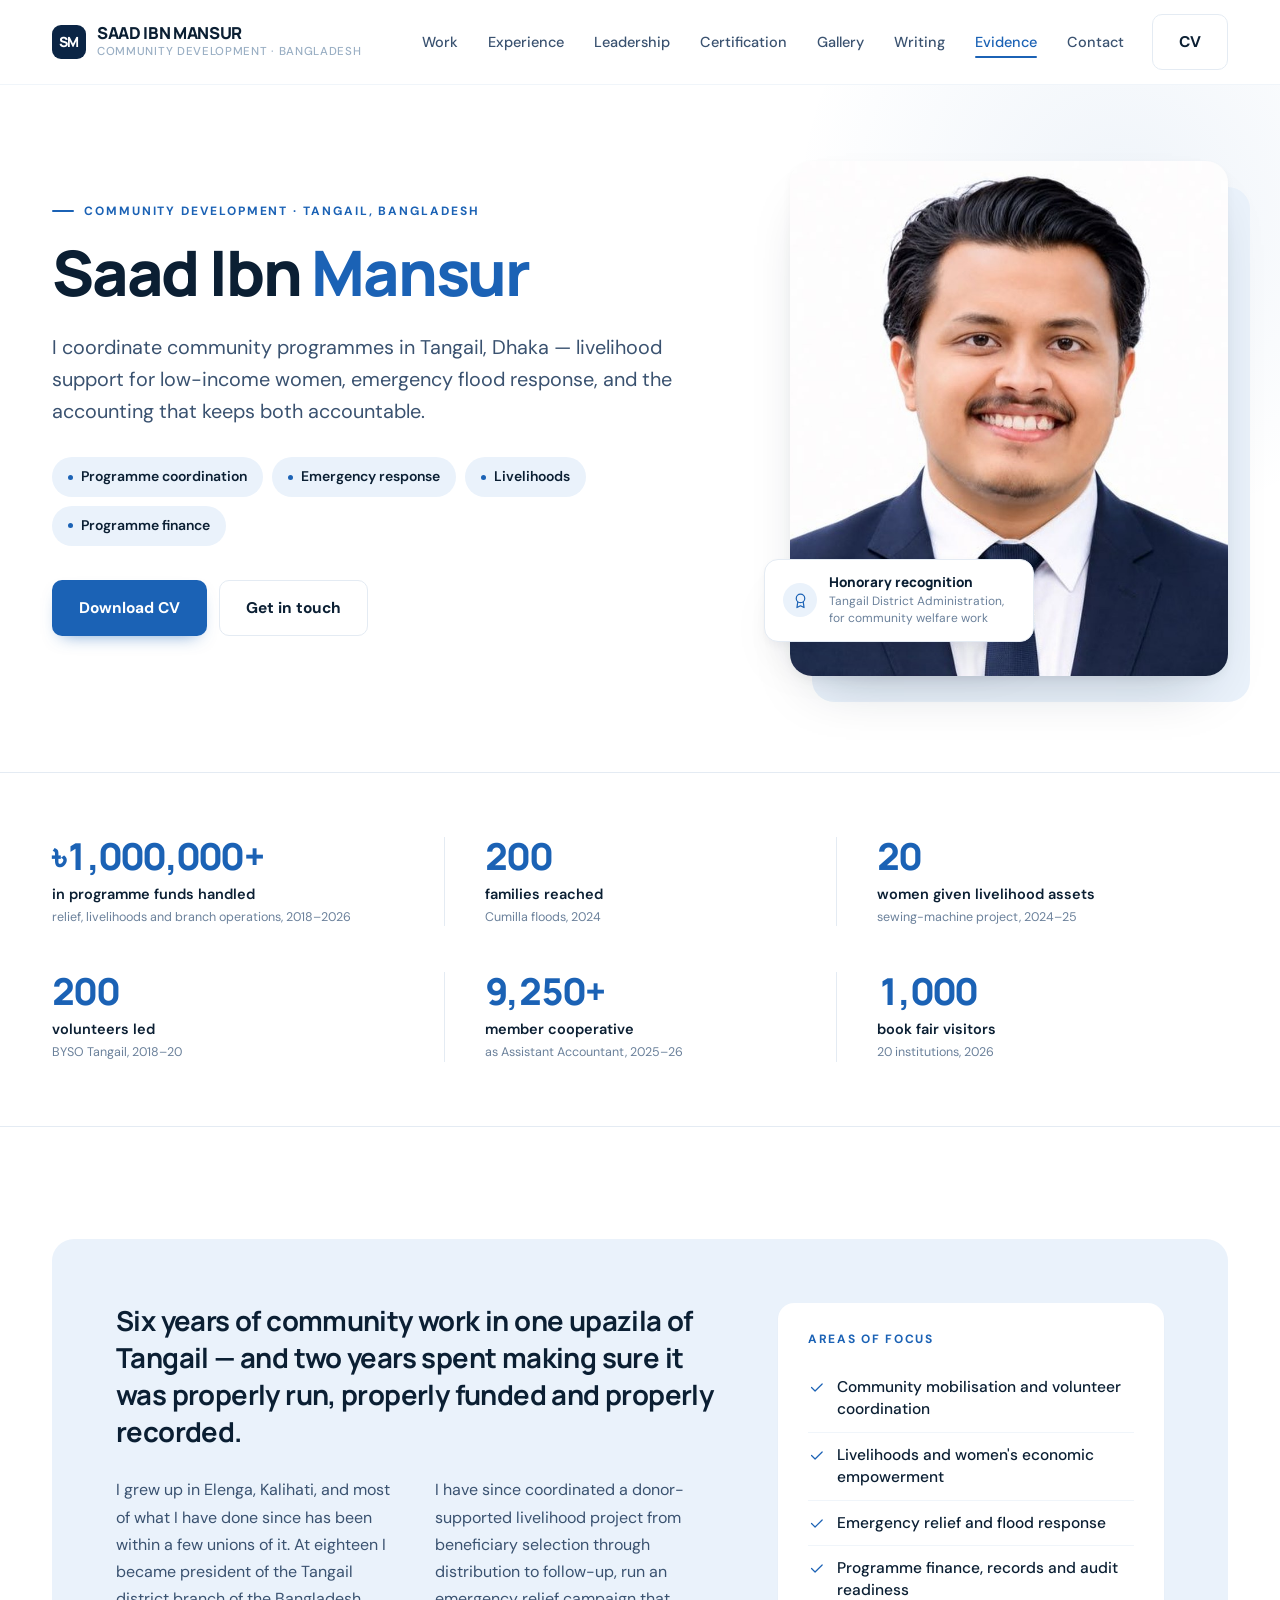
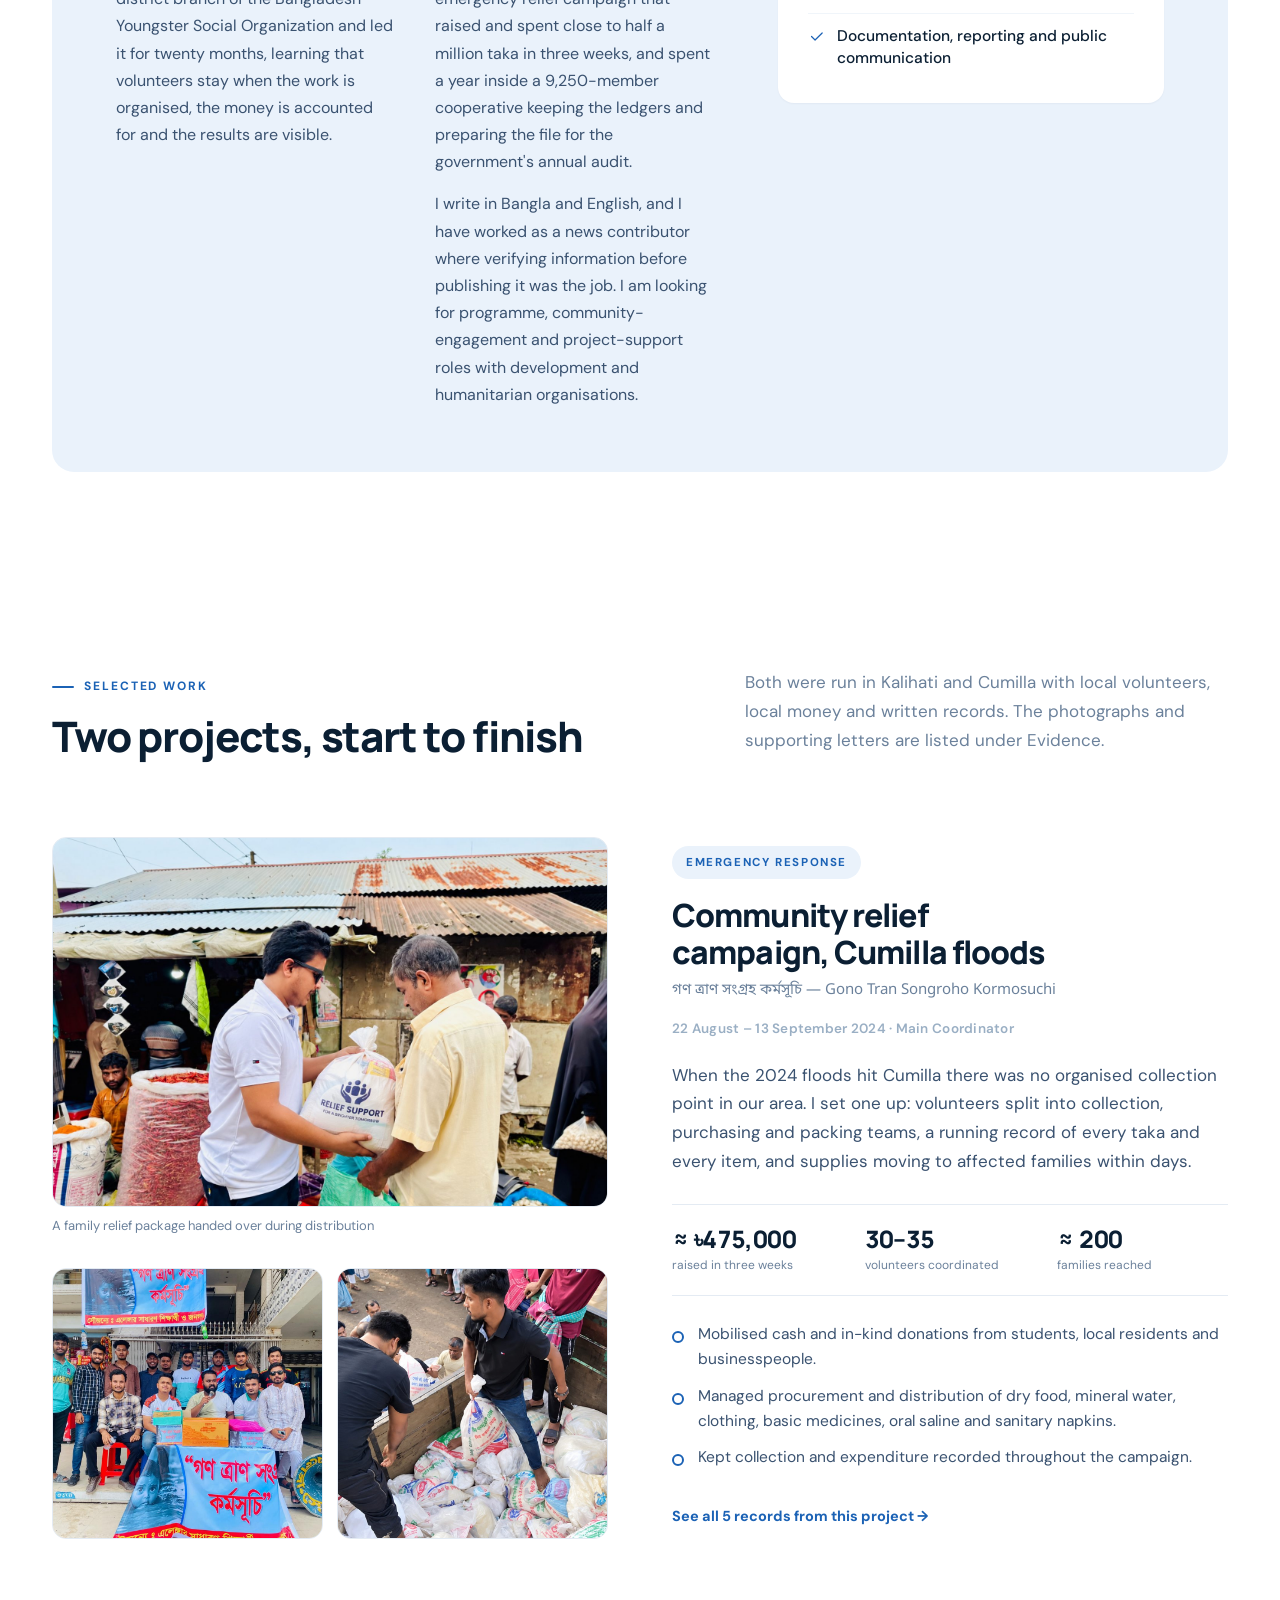
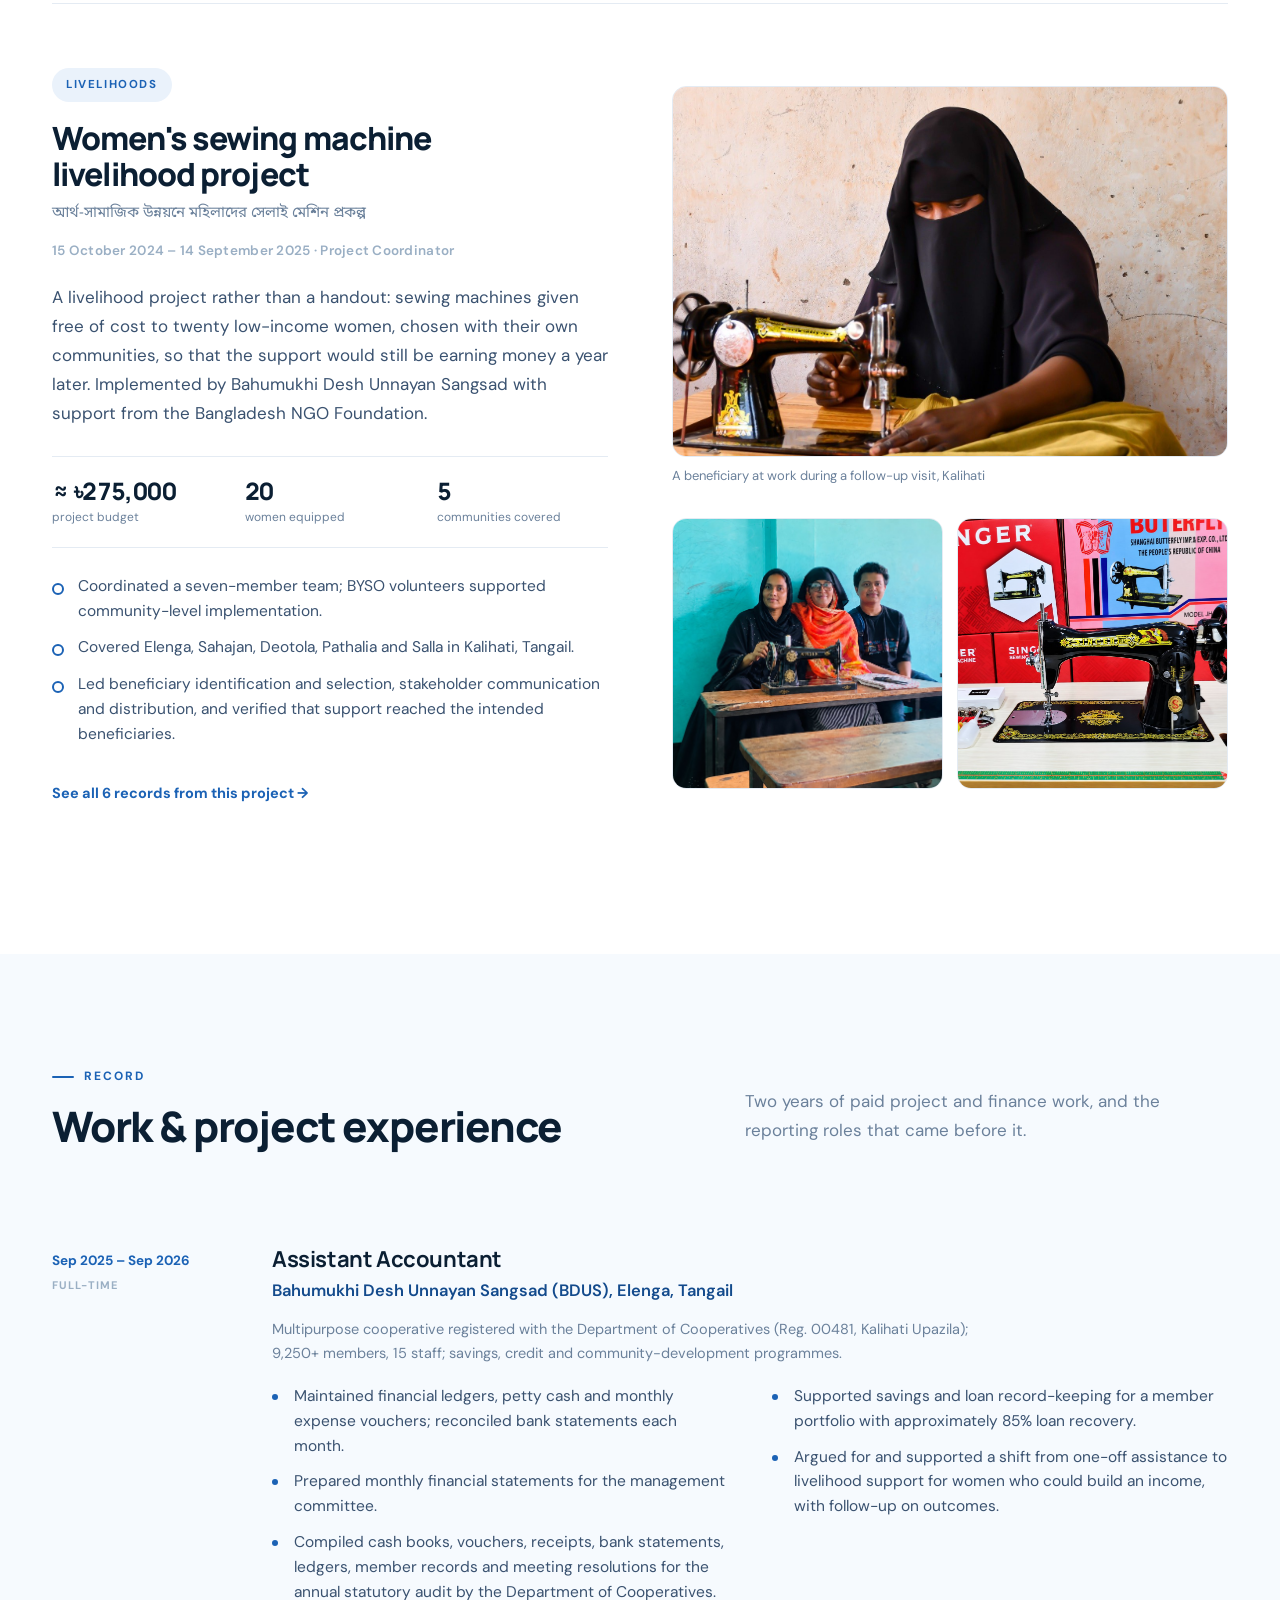
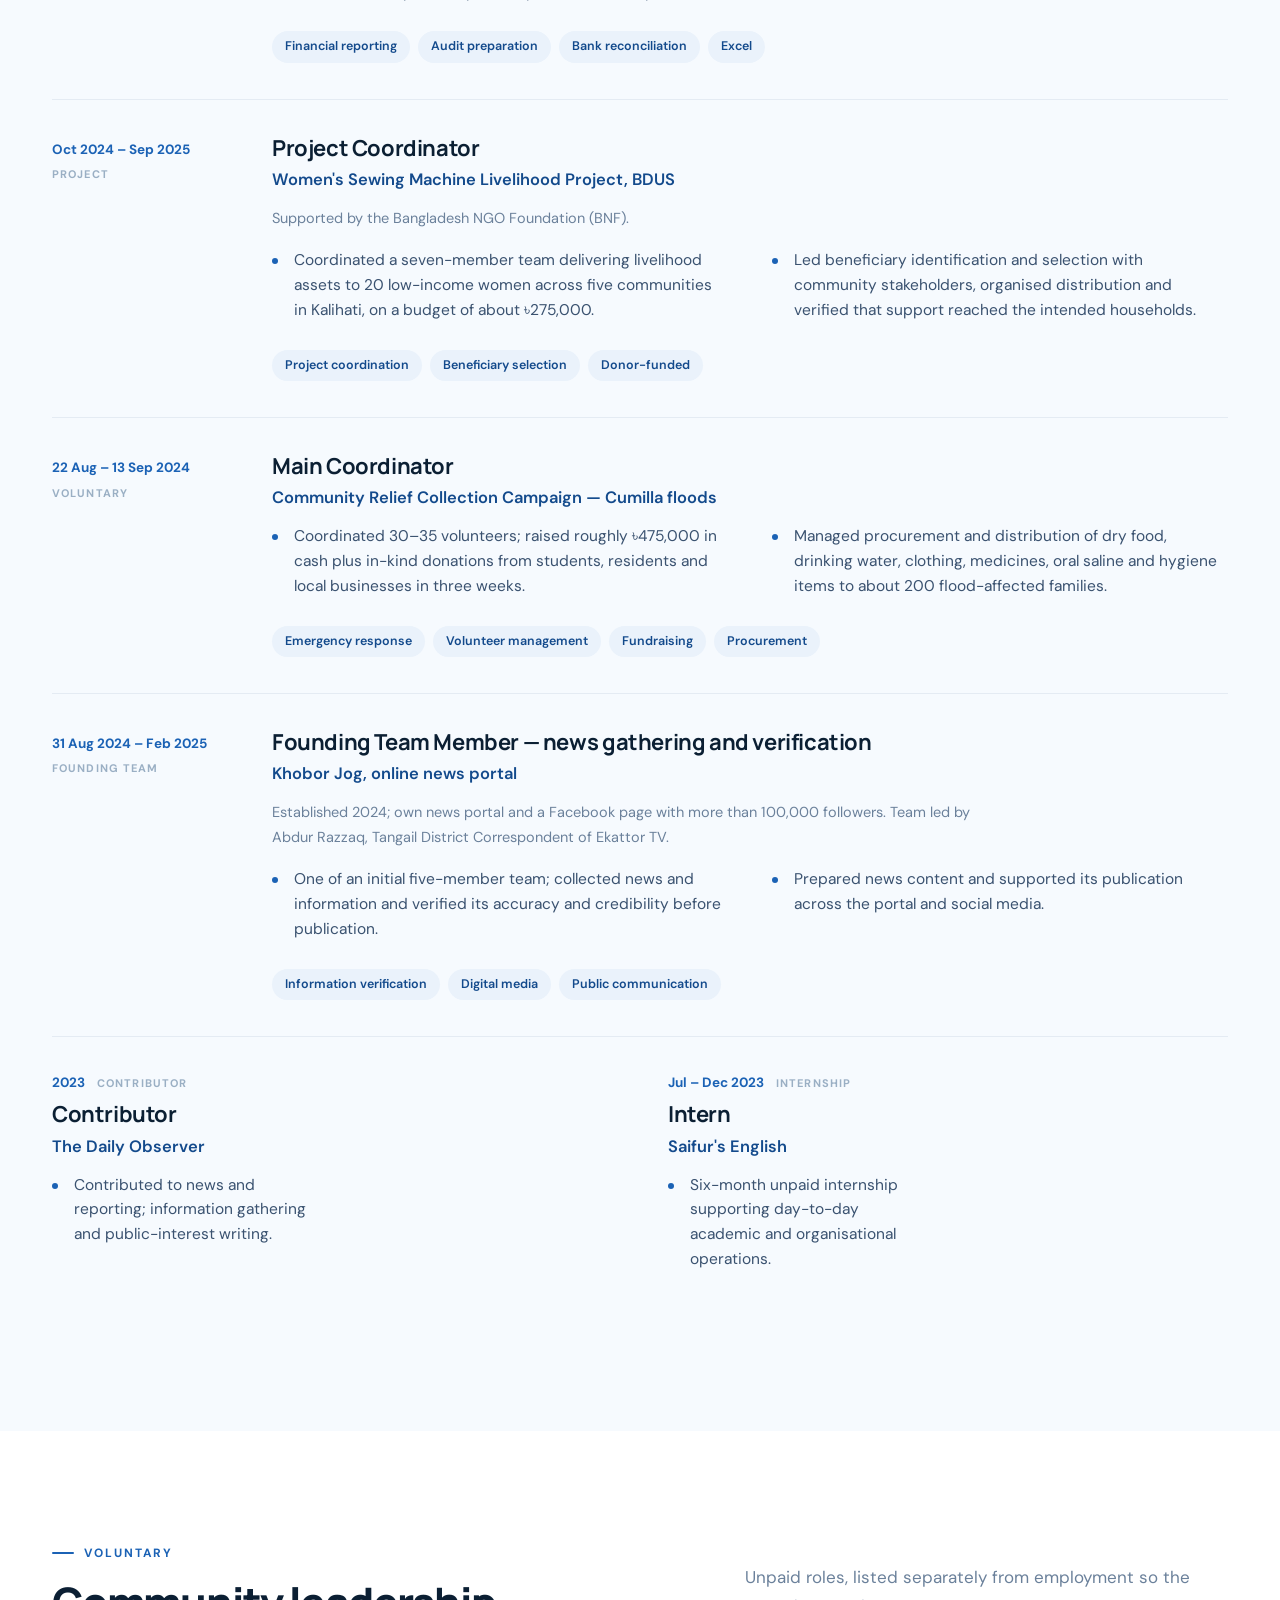
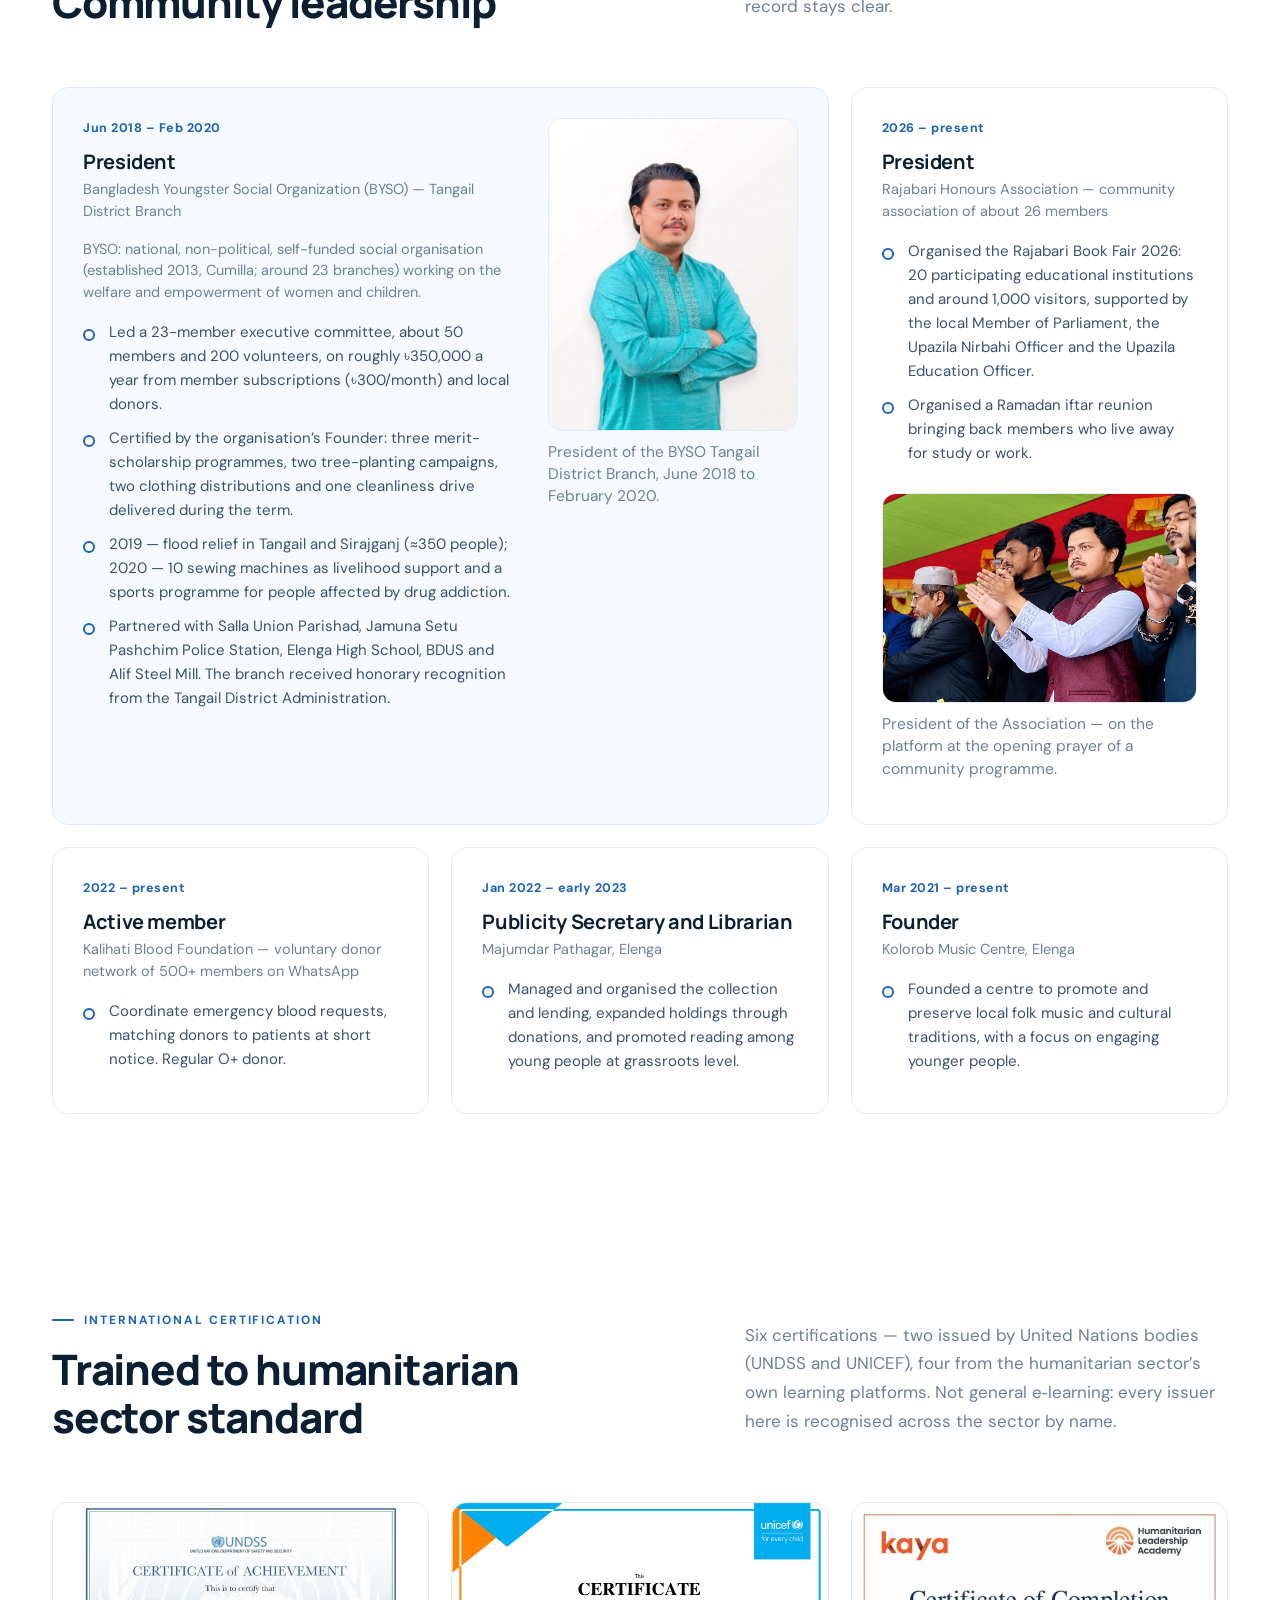
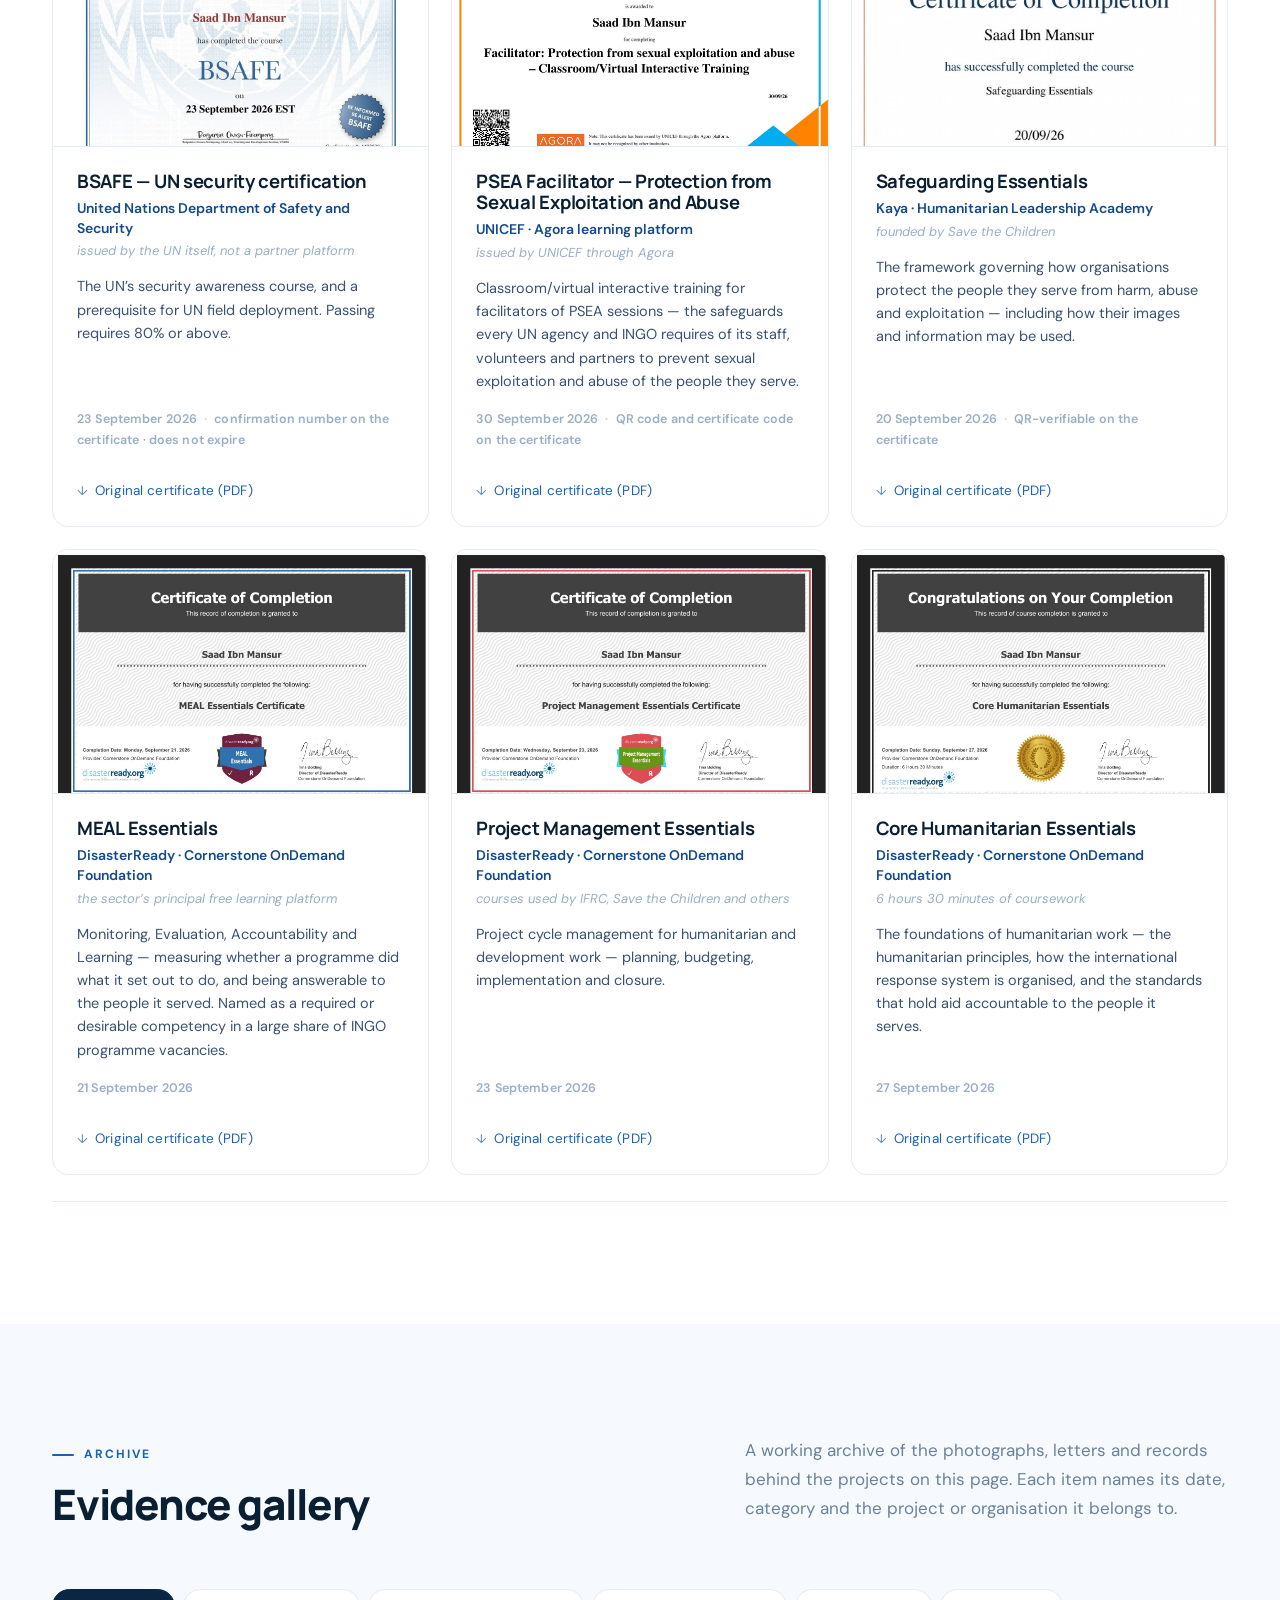
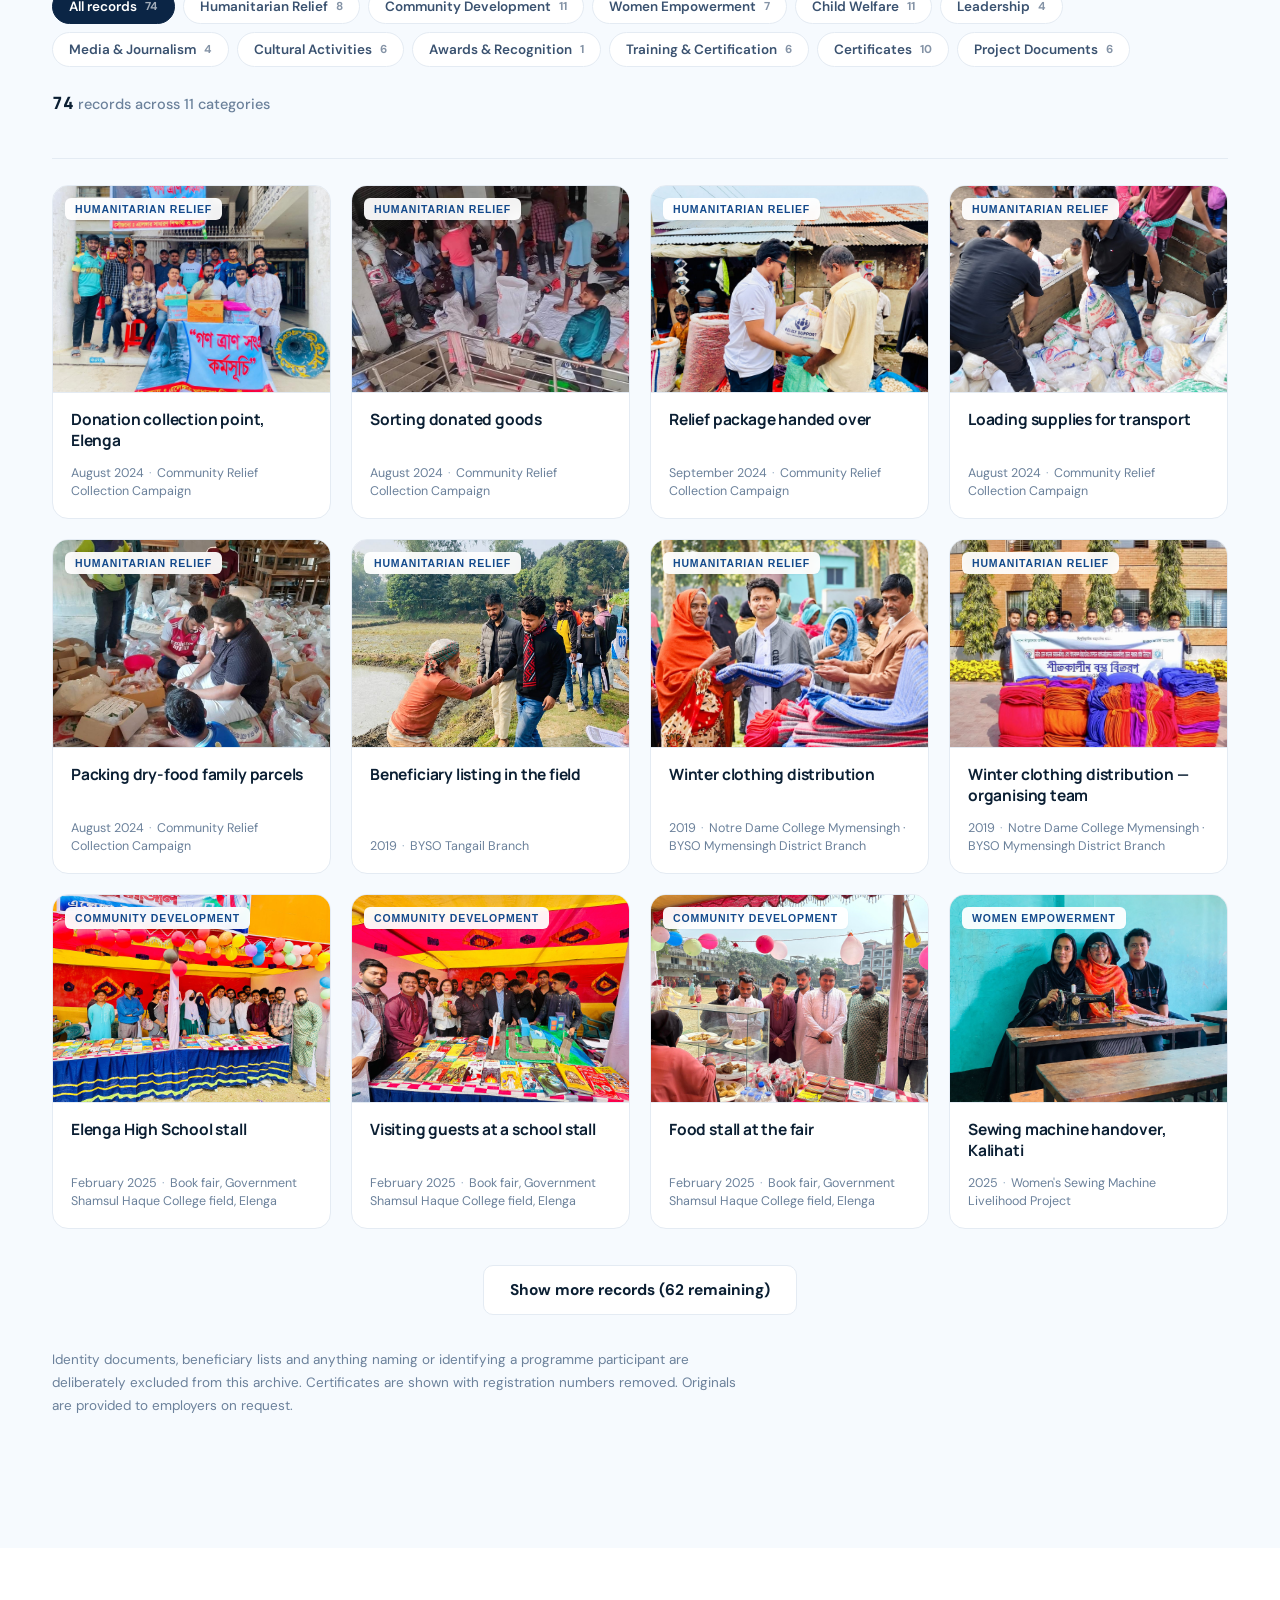
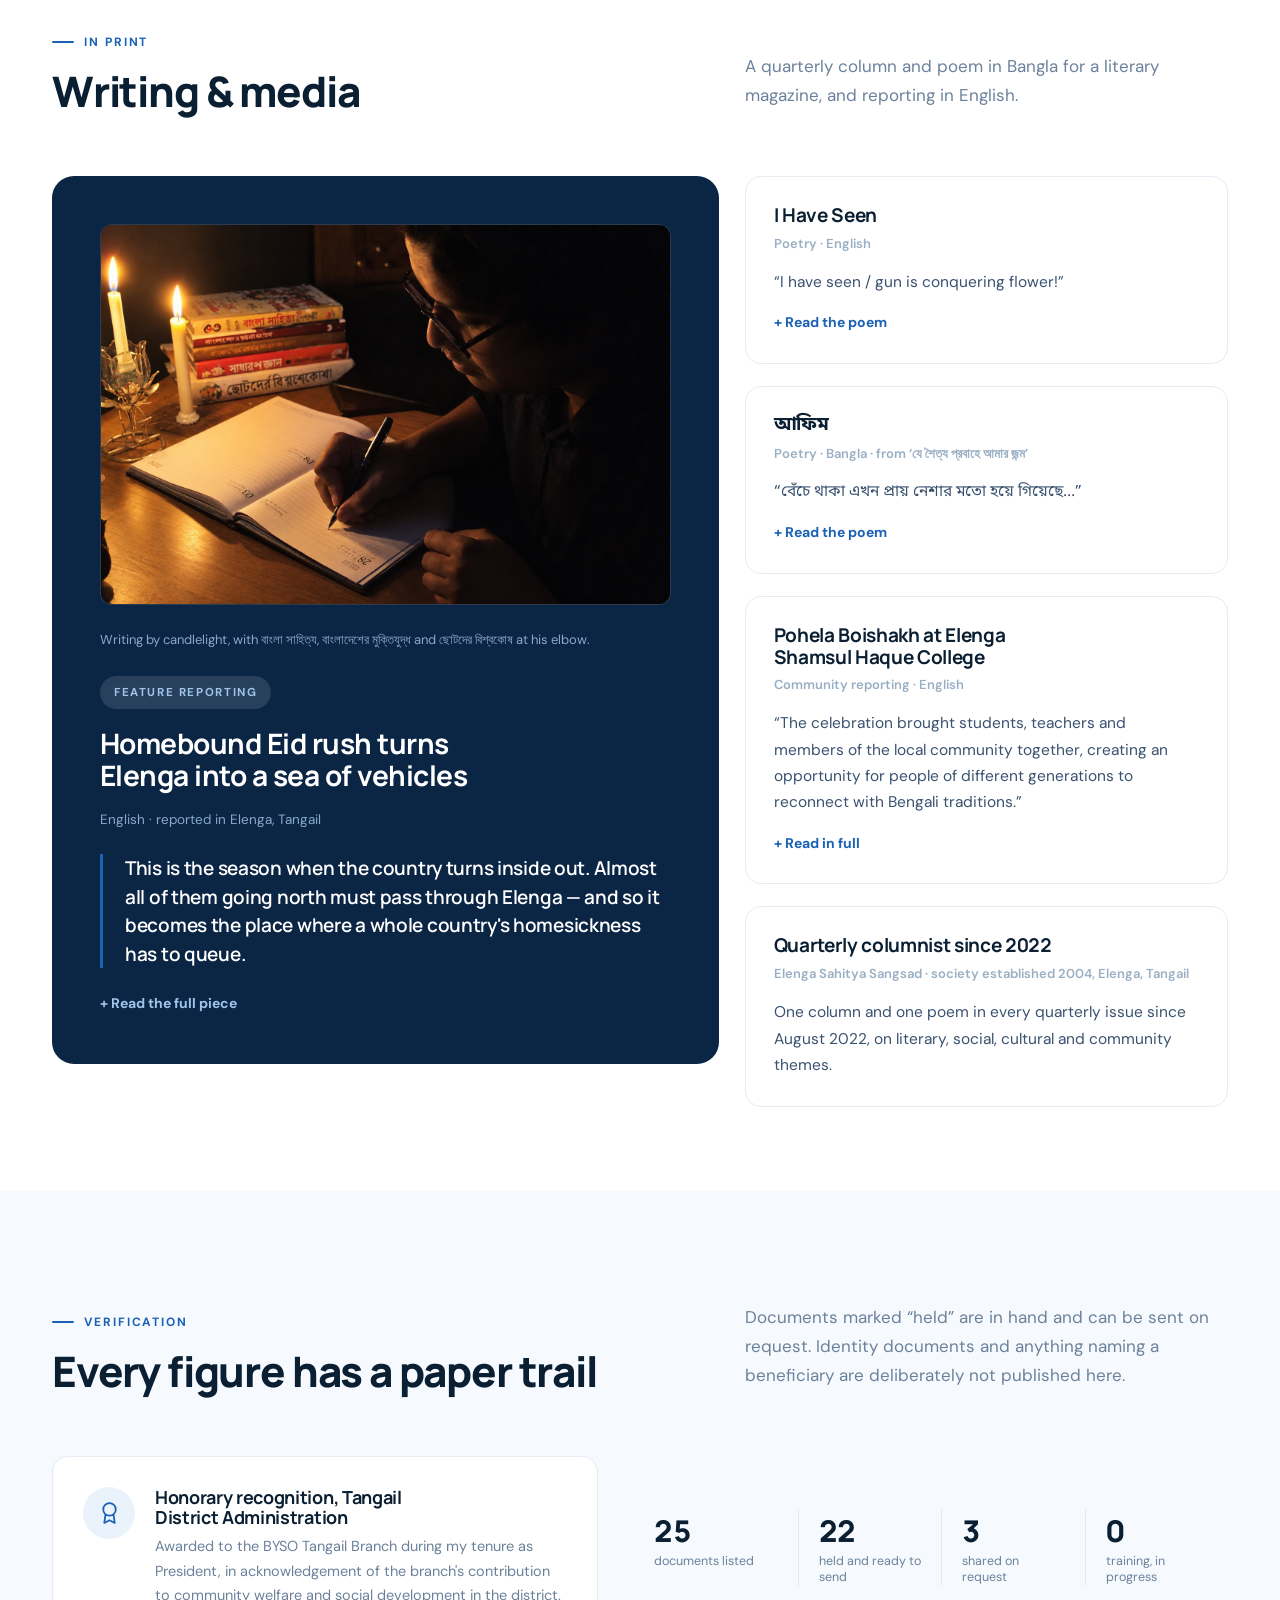
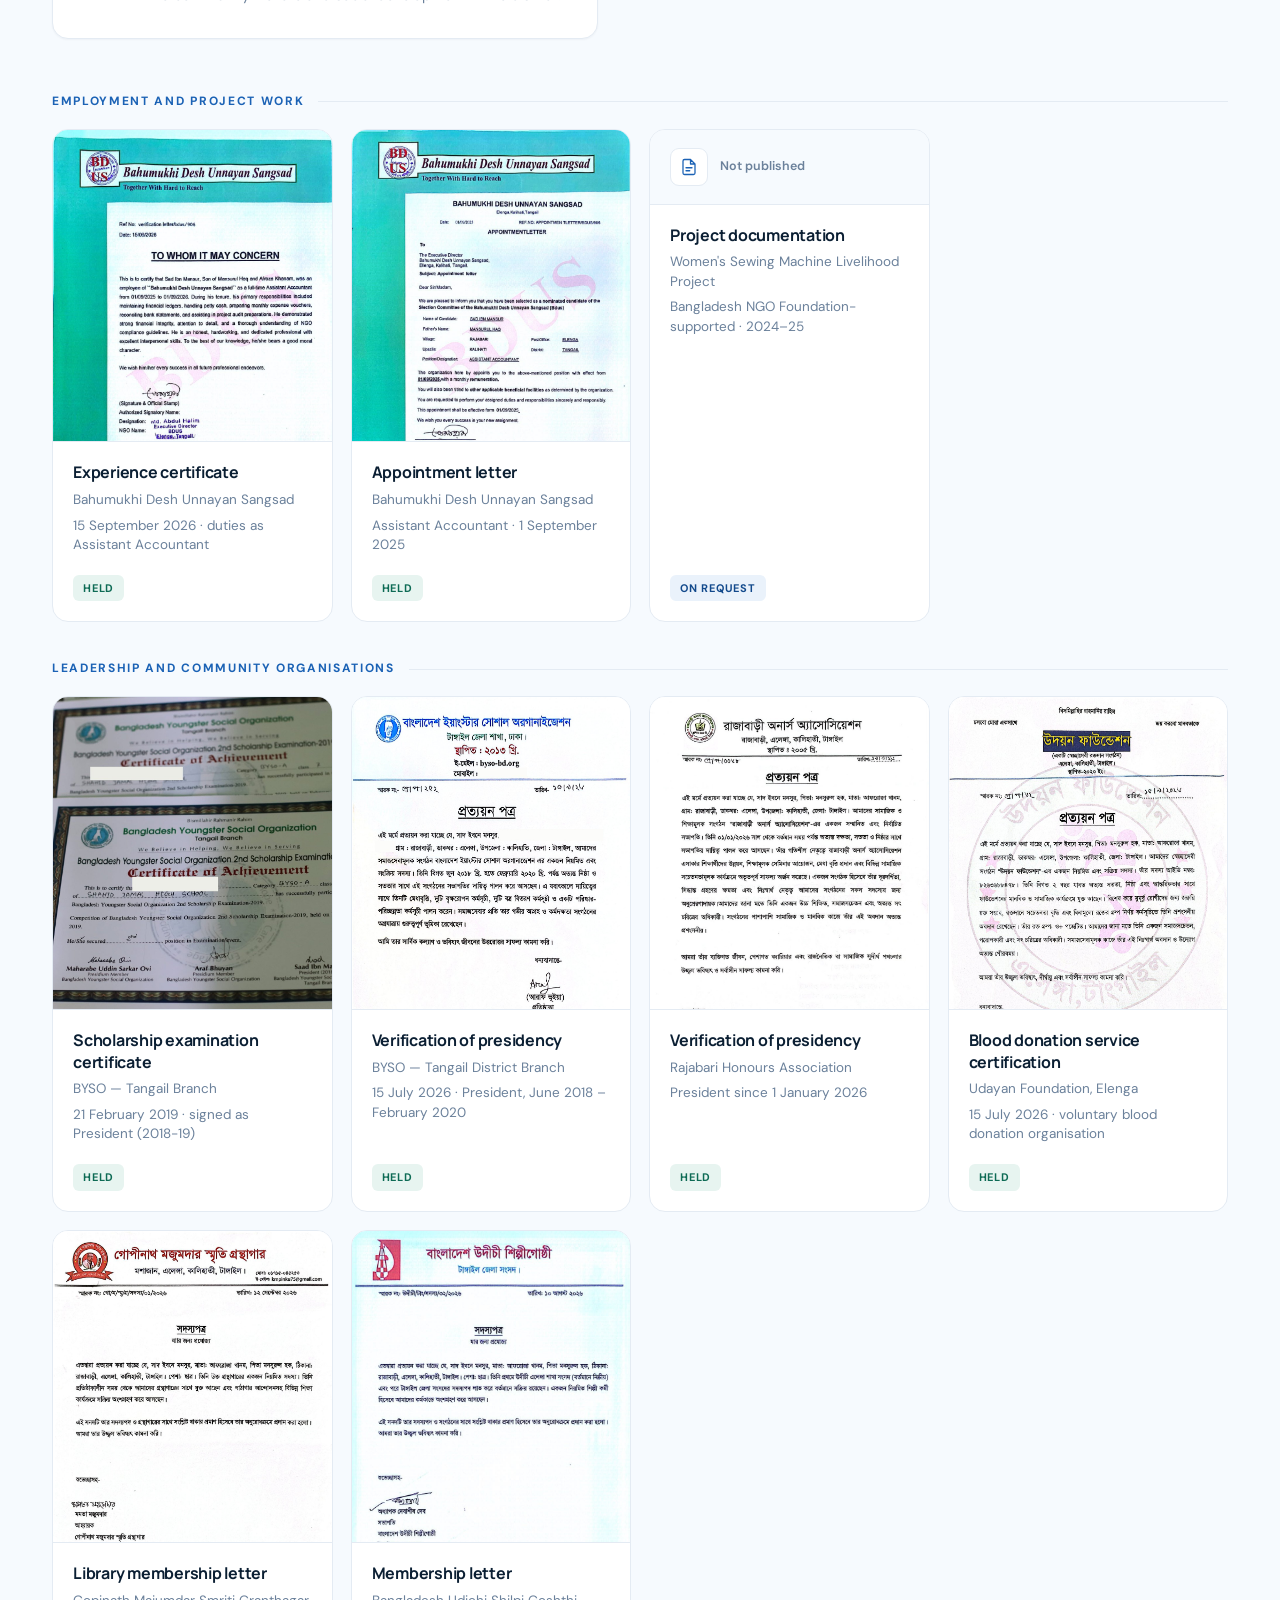
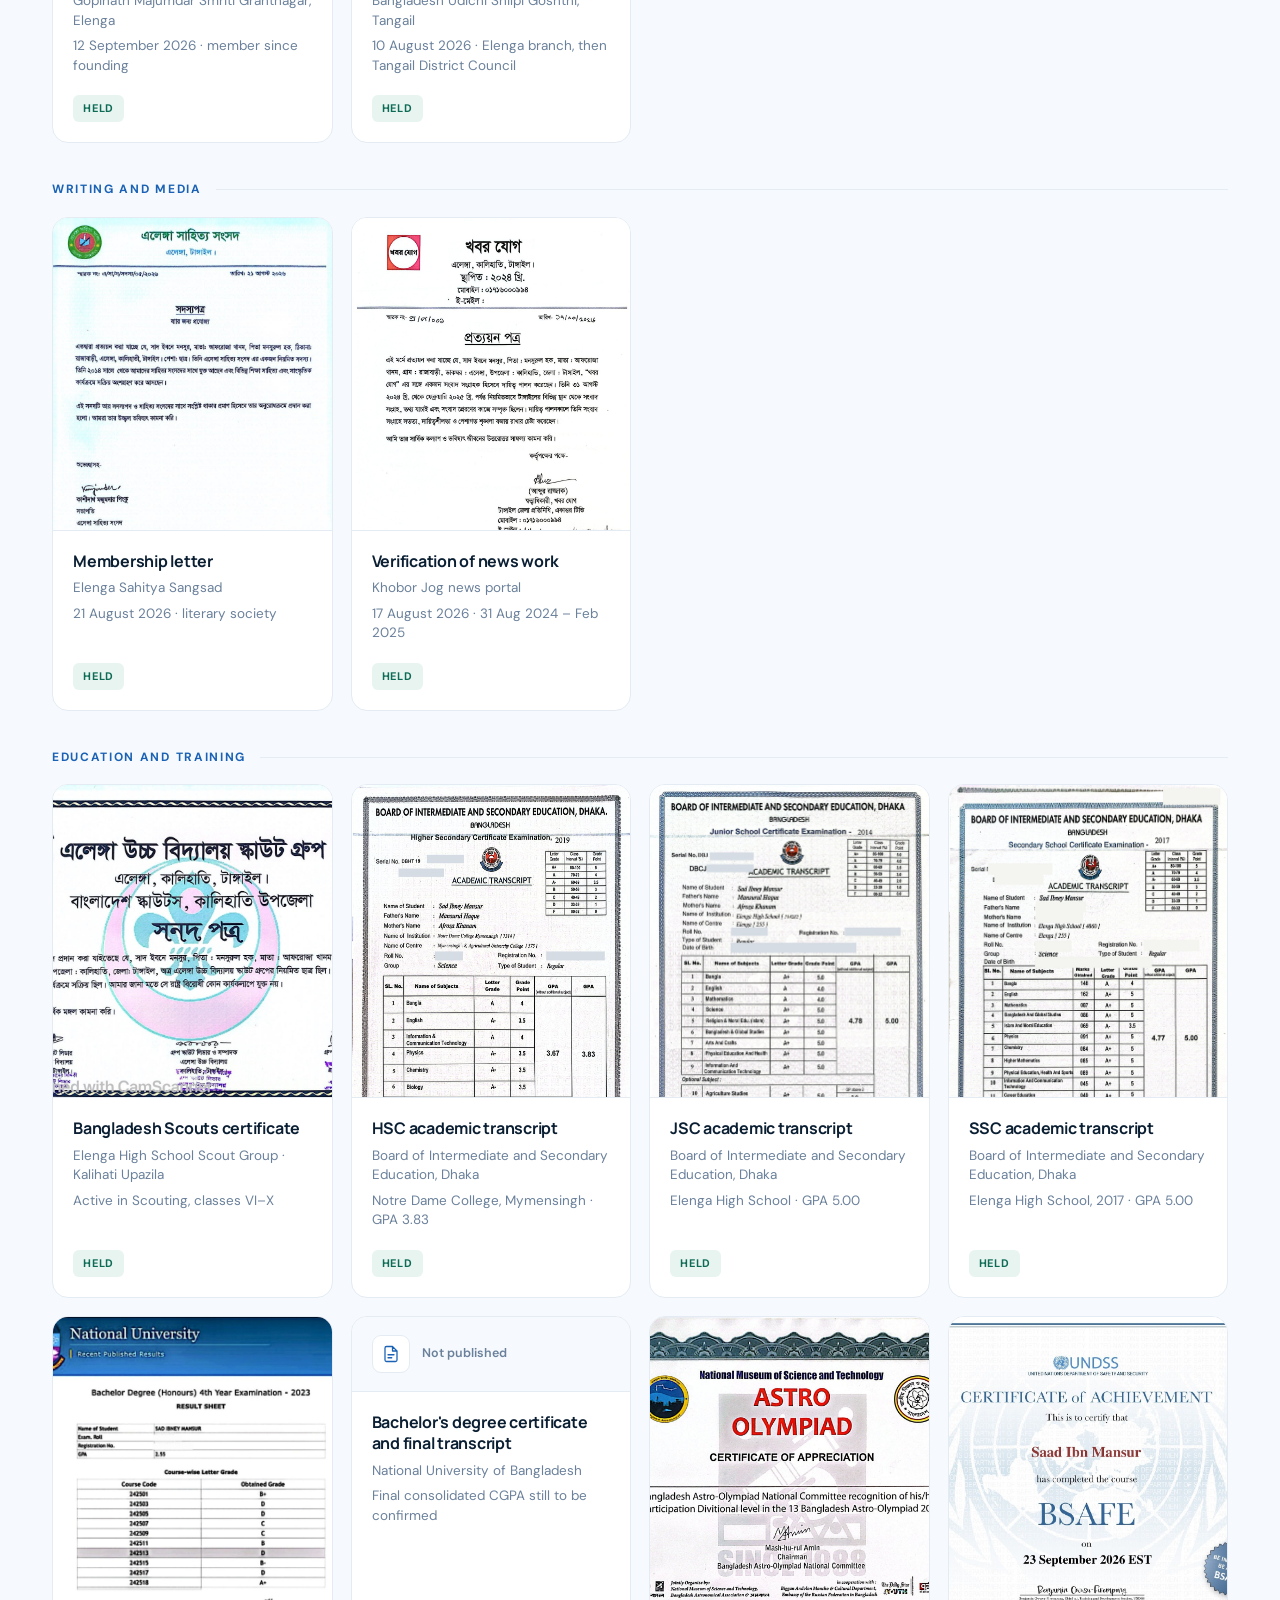
==== commit d1c2acc9: "Publish portfolio site with PSEA and Core Humanitarian certificates Adds the full portfolio (pages, " ====
--- a/index.html
+++ b/index.html
@@ -3,328 +3,189 @@
 <head>
 <meta charset="utf-8">
 <meta name="viewport" content="width=device-width, initial-scale=1">
-<title>Sadibne Munsur Career Intake</title>
+<title>Saad Ibn Mansur — Community Development Portfolio</title>
+<meta name="description" content="Community development and programme coordination in Tangail, Bangladesh — livelihood projects, flood response, and the documented evidence behind them.">
+<meta name="theme-color" content="#0B2545">
+<link rel="preconnect" href="https://fonts.googleapis.com">
+<link rel="preconnect" href="https://fonts.gstatic.com" crossorigin>
+<link rel="stylesheet" href="https://fonts.googleapis.com/css2?family=Manrope:wght@600;700;800&family=DM+Sans:opsz,wght@9..40,400;9..40,500;9..40,700&family=Noto+Sans+Bengali:wght@400;600&display=swap">
+<link rel="stylesheet" href="assets/css/style.css?v=202609230737">
 </head>
-<body style="margin:0">
-<link rel="stylesheet" href="https://fonts.googleapis.com/css2?family=Source+Serif+4:wght@600;700&family=Source+Sans+3:wght@400;600;700&family=Noto+Sans+Bengali:wght@400;600&display=swap">
-<style>
-:root{
-  --ink:#1B2430; --ink-2:#4A5563; --ink-3:#7A8493;
-  --ground:#F4F6F8; --paper:#FFFFFF; --line:#D6DCE3; --line-2:#E8ECF0;
-  --accent:#1F5F8B; --accent-ink:#FFFFFF; --accent-soft:#E4EEF6;
-  --must:#B3261E; --must-soft:#FBE9E7;
-  --high:#9A6700; --high-soft:#FFF4D6;
-  --nice:#4A6B5A; --nice-soft:#E6F0EA;
-  --ok:#2E7D4F; --focus:#1F5F8B;
-}
-@media (prefers-color-scheme: dark){ :root:not([data-theme="light"]){
-  --ink:#E8ECF0; --ink-2:#B5BEC9; --ink-3:#8A94A0;
-  --ground:#141A21; --paper:#1D2530; --line:#33404D; --line-2:#28323E;
-  --accent:#6FB0E0; --accent-ink:#0F1A24; --accent-soft:#213445;
-  --must:#F28B82; --must-soft:#3A2220;
-  --high:#F2C14E; --high-soft:#3A3120;
-  --nice:#8FC4A6; --nice-soft:#203028;
-  --ok:#7ED39E; --focus:#6FB0E0;
-}}
-:root[data-theme="dark"]{
-  --ink:#E8ECF0; --ink-2:#B5BEC9; --ink-3:#8A94A0;
-  --ground:#141A21; --paper:#1D2530; --line:#33404D; --line-2:#28323E;
-  --accent:#6FB0E0; --accent-ink:#0F1A24; --accent-soft:#213445;
-  --must:#F28B82; --must-soft:#3A2220;
-  --high:#F2C14E; --high-soft:#3A3120;
-  --nice:#8FC4A6; --nice-soft:#203028;
-  --ok:#7ED39E; --focus:#6FB0E0;
-}
-*{box-sizing:border-box}
-body{margin:0;background:var(--ground);color:var(--ink);font-family:"Source Sans 3","Segoe UI",system-ui,sans-serif;font-size:16px;line-height:1.5}
-.bn{font-family:"Noto Sans Bengali","Source Sans 3",system-ui,sans-serif}
-h1,h2,h3{font-family:"Source Serif 4",Georgia,serif;text-wrap:balance;margin:0}
-.bar{position:sticky;top:0;z-index:5;background:var(--paper);border-bottom:1px solid var(--line);}
-.bar-in{max-width:880px;margin:0 auto;padding:10px 20px;display:flex;flex-wrap:wrap;gap:10px 16px;align-items:center}
-.bar .name{font-family:"Source Serif 4",Georgia,serif;font-weight:700;font-size:17px;margin-right:auto}
-.progress{display:flex;align-items:center;gap:8px;font-size:14px;color:var(--ink-2);font-variant-numeric:tabular-nums}
-.progress .track{width:120px;height:6px;background:var(--line-2);border-radius:3px;overflow:hidden}
-.progress .fill{height:100%;background:var(--accent);width:0%}
-.status{font-size:13px;color:var(--ink-3);min-width:70px}
-.status.ok{color:var(--ok)}
-button{font:inherit;font-weight:600;font-size:14px;padding:7px 13px;border-radius:6px;border:1px solid var(--line);background:var(--paper);color:var(--ink);cursor:pointer}
-button.primary{background:var(--accent);color:var(--accent-ink);border-color:var(--accent)}
-button:focus-visible,textarea:focus-visible,input:focus-visible,select:focus-visible{outline:2px solid var(--focus);outline-offset:2px}
-.wrap{max-width:880px;margin:0 auto;padding:28px 20px 80px}
-.intro{background:var(--paper);border:1px solid var(--line);border-radius:8px;padding:22px 24px;margin-bottom:28px}
-.intro h1{font-size:28px;margin-bottom:6px}
-.intro p{margin:8px 0;max-width:68ch}
-.intro .bn{color:var(--ink-2)}
-.legend{display:flex;flex-wrap:wrap;gap:8px;margin-top:14px}
-.tag{display:inline-block;font-size:11.5px;font-weight:700;letter-spacing:.06em;text-transform:uppercase;padding:3px 8px;border-radius:4px}
-.tag.must{background:var(--must-soft);color:var(--must)}
-.tag.high{background:var(--high-soft);color:var(--high)}
-.tag.nice{background:var(--nice-soft);color:var(--nice)}
-section.group{margin-bottom:34px}
-.group-head{display:flex;align-items:baseline;gap:12px;flex-wrap:wrap;padding-bottom:8px;border-bottom:2px solid var(--line);margin-bottom:4px}
-.group-head h2{font-size:22px}
-.group-head .count{margin-left:auto;font-size:13px;color:var(--ink-3);font-variant-numeric:tabular-nums}
-.group-note{font-size:14.5px;color:var(--ink-2);margin:8px 0 14px;max-width:70ch}
-.q{background:var(--paper);border:1px solid var(--line);border-radius:8px;padding:16px 18px;margin-bottom:10px}
-.q.done{border-left:4px solid var(--ok)}
-.q label{display:block;font-weight:600;font-size:16px}
-.q .bn{display:block;font-size:15px;color:var(--ink-2);margin-top:3px}
-.q .why{font-size:13.5px;color:var(--ink-3);margin-top:6px;max-width:70ch}
-.q .why b{color:var(--ink-2);font-weight:600}
-.q textarea,.q input,.q select{width:100%;margin-top:10px;font:inherit;font-size:15px;padding:9px 11px;border:1px solid var(--line);border-radius:6px;background:var(--ground);color:var(--ink)}
-.q textarea{min-height:88px;resize:vertical}
-.q textarea.tall{min-height:130px}
-.hintline{font-size:13px;color:var(--ink-3);margin-top:6px}
-.docs{background:var(--paper);border:1px solid var(--line);border-radius:8px;padding:18px 20px}
-.docs h2{font-size:20px;margin-bottom:8px}
-.docs ul{margin:8px 0 0;padding-left:20px;columns:2;column-gap:28px}
-.docs li{margin-bottom:5px;break-inside:avoid;font-size:15px}
-.docs .chk{display:flex;gap:8px;align-items:flex-start}
-.docs input[type=checkbox]{margin-top:5px}
-.foot{margin-top:30px;display:flex;flex-wrap:wrap;gap:10px;align-items:center}
-.foot .note{font-size:13.5px;color:var(--ink-3);flex-basis:100%}
-.toast{position:fixed;left:50%;bottom:24px;transform:translateX(-50%);background:var(--ink);color:var(--ground);padding:10px 16px;border-radius:6px;font-size:14px;opacity:0;pointer-events:none;transition:opacity .2s}
-.toast.show{opacity:1}
-@media (max-width:640px){.docs ul{columns:1}.progress .track{width:80px}}
-@media print{
-  .bar,.foot,.intro .legend,button{display:none!important}
-  body{background:#fff;color:#000}
-  .q,.intro,.docs{border:none;padding:6px 0;break-inside:avoid;background:#fff}
-  .q textarea,.q input{display:none}
-  .q .answer{display:block!important;white-space:pre-wrap;border-left:3px solid #999;padding:4px 10px;margin-top:6px;font-size:14px}
-  .q .why{display:none}
-}
-.q .answer{display:none}
-</style>
+<body>
+<a class="skip" href="#main">Skip to content</a>
 
-<div class="bar"><div class="bar-in">
-  <span class="name">Career Intake — Sadibne Munsur</span>
-  <span class="progress"><span class="track"><span class="fill" id="fill"></span></span><span id="prog">0 / 0</span></span>
-  <span class="status" id="status">Not saved yet</span>
-  <button type="button" id="btnExport" class="primary">Export answers</button>
-  <button type="button" id="btnCopy">Copy all</button>
-  <button type="button" id="btnPrint">Print / PDF</button>
-  <button type="button" id="btnImport">Load file</button>
-  <input type="file" id="fileIn" accept=".json,.txt" hidden>
-</div></div>
+<header class="bar">
+  <div class="bar-in">
+    <a class="mark" href="#top"><span class="dot">SM</span><span><b>Saad Ibn Mansur</b><span>Community development · Bangladesh</span></span></a>
+    <nav class="nav" aria-label="Sections">
+      <a href="#work">Work</a><a href="#experience">Experience</a><a href="#leadership">Leadership</a>
+      <a href="#training">Certification</a><a href="#gallery">Gallery</a><a href="#writing">Writing</a><a href="#evidence">Evidence</a><a href="#contact">Contact</a>
+    </nav>
+    <a class="btn btn-2" id="navCv" href="#" download>CV</a>
+  </div>
+</header>
 
-<div class="wrap">
-  <div class="intro">
-    <h1>Information needed for your international-development CV</h1>
-    <p>Answer as many questions as you can, in English or Bangla. <b>Exact numbers, dates and names matter far more than polished language</b> — a recruiter who finds one inflated figure discounts everything else, and UN Volunteers and BRAC verify with referees. If you don't know something, write "don't know" rather than guessing. Your answers save automatically in this browser; when finished, press <b>Export answers</b> and send the file back.</p>
-    <p class="bn">যতগুলো প্রশ্নের উত্তর দিতে পারেন দিন — বাংলা বা ইংরেজি যেকোনো ভাষায়। <b>সঠিক সংখ্যা, তারিখ ও নাম সবচেয়ে গুরুত্বপূর্ণ</b>; সুন্দর ভাষার চেয়ে নির্ভুল তথ্য অনেক বেশি কাজে লাগবে। বাড়িয়ে লিখবেন না — একটি বাড়ানো সংখ্যা ধরা পড়লে পুরো সিভির বিশ্বাসযোগ্যতা নষ্ট হয়। কিছু না জানলে "জানি না" লিখুন। উত্তর এই ব্রাউজারে স্বয়ংক্রিয়ভাবে সেভ হবে; শেষ হলে <b>Export answers</b> চাপুন এবং ফাইলটি পাঠিয়ে দিন।</p>
-    <div class="legend"><span class="tag must">Must have — CV cannot be finished without it</span><span class="tag high">High value — turns titles into a track record</span><span class="tag nice">Nice to have</span></div>
+<main id="main">
+  <section id="top" class="hero">
+    <div class="wrap hero-grid">
+      <div>
+        <p class="eyebrow" id="heroEyebrow"></p>
+        <h1 id="heroName"></h1>
+        <p class="lead" id="heroLede"></p>
+        <div class="pills" id="heroPills"></div>
+        <div class="hero-cta" id="heroCta"></div>
+      </div>
+      <div class="hero-media">
+        <div class="pframe">
+          <span class="shape"></span>
+          <img id="portrait" alt="">
+          <div class="badge" id="heroBadge"></div>
+        </div>
+      </div>
+    </div>
+  </section>
+
+  <section class="rail" aria-label="Results in numbers">
+    <div class="wrap"><div class="rail-grid" id="metrics"></div></div>
+  </section>
+
+  <section class="sec">
+    <div class="wrap">
+      <div class="panel panel-grid">
+        <div>
+          <p class="statement" id="statement"></p>
+          <div class="statement-body" id="aboutBody"></div>
+        </div>
+        <div class="focus">
+          <h4>Areas of focus</h4>
+          <ul id="focusList"></ul>
+        </div>
+      </div>
+    </div>
+  </section>
+
+  <section id="work" class="sec-tight">
+    <div class="wrap">
+      <div class="sec-head">
+        <div><p class="eyebrow">Selected work</p><h2>Two projects, start to finish</h2></div>
+        <p id="workIntro"></p>
+      </div>
+      <div id="spreads"></div>
+    </div>
+  </section>
+
+  <section id="experience" class="sec tint">
+    <div class="wrap">
+      <div class="sec-head">
+        <div><p class="eyebrow">Record</p><h2>Work &amp; project experience</h2></div>
+        <p id="expIntro"></p>
+      </div>
+      <div id="records"></div>
+    </div>
+  </section>
+
+  <section id="leadership" class="sec">
+    <div class="wrap">
+      <div class="sec-head">
+        <div><p class="eyebrow">Voluntary</p><h2>Community leadership</h2></div>
+        <p id="leadIntro"></p>
+      </div>
+      <div class="lead-grid" id="leadGrid"></div>
+    </div>
+  </section>
+
+  <section id="training" class="sec-tight">
+    <div class="wrap">
+      <div class="sec-head">
+        <div><p class="eyebrow">International certification</p><h2>Trained to humanitarian sector standard</h2></div>
+        <p id="trainIntro"></p>
+      </div>
+      <div class="cert-grid" id="certGrid"></div>
+      <p class="cert-next" id="certNext"></p>
+    </div>
+  </section>
+
+
+  <section id="gallery" class="sec tint">
+    <div class="wrap">
+      <div class="sec-head">
+        <div><p class="eyebrow">Archive</p><h2>Evidence gallery</h2></div>
+        <p id="galIntro"></p>
+      </div>
+      <div class="gal-bar">
+        <div class="filters" id="filters" role="group" aria-label="Filter the archive by category"></div>
+        <p class="gal-count" id="galCount"></p>
+      </div>
+      <div class="gal-grid" id="galGrid"></div>
+      <p class="gal-empty" id="galEmpty" hidden>No records in this category yet.</p>
+      <div class="gal-more"><button type="button" class="btn btn-2" id="galMore">Show more records</button></div>
+      <p class="gal-note" id="galNote"></p>
+    </div>
+  </section>
+
+  <section id="writing" class="sec-tight">
+    <div class="wrap">
+      <div class="sec-head">
+        <div><p class="eyebrow">In print</p><h2>Writing &amp; media</h2></div>
+        <p id="writingIntro"></p>
+      </div>
+      <div class="write-grid">
+        <div id="featWriting"></div>
+        <div class="stack" id="stackWriting"></div>
+      </div>
+    </div>
+  </section>
+
+  <section id="evidence" class="sec tint">
+    <div class="wrap">
+      <div class="sec-head">
+        <div><p class="eyebrow">Verification</p><h2>Every figure has a paper trail</h2></div>
+        <p id="evIntro"></p>
+      </div>
+      <div class="ev-top">
+        <div id="honour"></div>
+        <div class="ev-counts" id="evCounts"></div>
+      </div>
+      <div id="documents"></div>
+      <div class="note" id="privacy"></div>
+    </div>
+  </section>
+
+  <section id="contact" class="close">
+    <div class="wrap">
+      <div class="close-grid">
+        <div>
+          <p class="eyebrow" style="color:#9EC4EA">Contact</p>
+          <h2 id="closeHead"></h2>
+          <p class="lead" id="closeText"></p>
+          <dl class="cinfo" id="cinfo"></dl>
+          <div class="hero-cta" id="closeCta"></div>
+        </div>
+        <div class="cport"><img id="portrait2" alt=""></div>
+      </div>
+      <p class="endline" id="endline"></p>
+    </div>
+  </section>
+</main>
+
+<div class="viewer" id="lb" role="dialog" aria-modal="true" aria-label="Record viewer" hidden>
+  <button type="button" class="lbb lb-x" id="lbX" aria-label="Close">×</button>
+  <button type="button" class="lbb lb-n lb-p" id="lbP" aria-label="Previous record">‹</button>
+  <div class="vshell">
+    <div class="vstage" id="vStage"></div>
+    <div class="vmeta">
+      <span class="cat" id="vCat"></span>
+      <h3 id="vTitle"></h3>
+      <p class="desc" id="vDesc"></p>
+      <dl class="vfields" id="vFields"></dl>
+      <p class="vpos" id="vPos"></p>
+    </div>
   </div>
+  <button type="button" class="lbb lb-n lb-f" id="lbF" aria-label="Next record">›</button>
+</div>
 
-  <div id="form"></div>
-
-  <div class="docs" id="docs">
-    <h2>Documents to collect and scan (PDF or clear photo)</h2>
-    <p class="bn" style="margin:0 0 6px;color:var(--ink-2);font-size:14.5px">নিচের কাগজগুলো সংগ্রহ করে স্ক্যান বা পরিষ্কার ছবি তুলে রাখুন। যেগুলো পেয়েছেন টিক দিন।</p>
-    <ul id="doclist"></ul>
-  </div>
-
-  <div class="foot">
-    <button type="button" id="btnExport2" class="primary">Export answers</button>
-    <button type="button" id="btnCopy2">Copy all</button>
-    <button type="button" id="btnClear">Clear everything</button>
-    <span class="note">Export produces a text file with every question and your answer, plus a machine-readable copy. Nothing is sent anywhere automatically — you send the file yourself.</span>
-  </div>
-</div>
-<div class="toast" id="toast"></div>
-
-<script>
-const S = [
- { id:'coop', pri:'must', title:'1. Your job at the cooperative (Somobai Somiti)', note:'This is the most important block. Every international recruiter first counts months of relevant experience and searches for exact finance words (ledger, voucher, reconciliation, audit, financial statements). Right now the CV has none of them.', bn:'এটিই সবচেয়ে গুরুত্বপূর্ণ অংশ। আন্তর্জাতিক নিয়োগকারীরা প্রথমে অভিজ্ঞতার মাস গোনে এবং হিসাবরক্ষণের নির্দিষ্ট শব্দ খোঁজে।', q:[
-  ['coop_name','Full registered name of the cooperative, its type (savings & credit / multipurpose / other), registration number, and the Upazila Cooperative Office it reports to','সমবায় সমিতির পূর্ণ নিবন্ধিত নাম, ধরন (সঞ্চয় ও ঋণদান / বহুমুখী / অন্য), নিবন্ধন নম্বর এবং কোন উপজেলা সমবায় অফিসের অধীনে','Employers are verified; the registration proves it is a regulated institution.'],
-  ['coop_dates','Start month/year and end month/year (or "still working"). Full-time or part-time? If part-time, hours per week. Job title on your appointment letter.','শুরু ও শেষের মাস/বছর (এখনো চাকরি করলে "চলমান")। ফুল-টাইম না পার্ট-টাইম? পার্ট-টাইম হলে সপ্তাহে কত ঘণ্টা। নিয়োগপত্রে পদের নাম কী?','UN forms require exact dates and full-time/part-time status; months decide which grades you are eligible for.','input'],
-  ['coop_sup','Supervisor’s name, role (manager / committee chairman) and phone or email','সুপারভাইজারের নাম, পদ (ম্যানেজার / সভাপতি) ও ফোন/ইমেইল','Used as a referee and for verification.','input'],
-  ['coop_scale','Number of members; approximate total member savings and loan portfolio (BDT); number of staff','সদস্য সংখ্যা; মোট সঞ্চয় ও ঋণের আনুমানিক পরিমাণ (টাকায়); কর্মী সংখ্যা','Makes your role comparable to an NGO finance assistant ("kept books for N members / BDT X").'],
-  ['coop_books','Which books did YOU personally keep? Cash book, member savings ledger, loan ledger, share register, bank book, vouchers, passbooks… Were they manual, Excel, or software (which one)?','আপনি নিজে কোন কোন খাতা/রেজিস্টার রাখতেন? ক্যাশ বই, সদস্য সঞ্চয় খাতা, ঋণ খাতা, শেয়ার রেজিস্টার, ব্যাংক বই, ভাউচার, পাসবই… হাতে লেখা, এক্সেল, নাকি সফটওয়্যার (কোনটি)?','These are the exact keywords finance vacancies filter on.','tall'],
-  ['coop_reports','Which reports did you prepare, how often, and for whom? (monthly statement for the management committee, annual accounts for the AGM, returns to the Upazila office, bank reconciliation, budget…)','কোন কোন রিপোর্ট তৈরি করতেন, কত দিন পর পর, কার জন্য? (ব্যবস্থাপনা কমিটির মাসিক হিসাব, বার্ষিক সাধারণ সভার হিসাব, উপজেলা অফিসে রিটার্ন, ব্যাংক রিকনসিলিয়েশন, বাজেট…)','"Financial reporting" needs to be specific to count.','tall'],
-  ['coop_audit','Your role in the annual Department of Cooperatives audit: what you prepared, when the audits happened, and the result (any objections or a clean report?)','সমবায় অধিদপ্তরের বার্ষিক অডিটে আপনার ভূমিকা: কী প্রস্তুত করতেন, কবে অডিট হয়েছে, ফলাফল কী (আপত্তি ছিল, নাকি ক্লিন রিপোর্ট)?','"Supported N statutory audits with no objections" is the strongest sentence an entry-level accountant can write.'],
-  ['coop_cash','Did you collect savings, disburse loans or recover loans? Approximate monthly amounts handled (BDT), number of members served, recovery rate if known','সঞ্চয় আদায়, ঋণ বিতরণ বা ঋণ আদায় করতেন? মাসে আনুমানিক কত টাকা হ্যান্ডেল করতেন, কতজন সদস্য, আদায়ের হার (জানা থাকলে)','Micro-finance-adjacent skill valued by BRAC, ASA, SSS and cash-and-voucher programmes.'],
-  ['coop_improve','Anything you improved or introduced (e.g. moved records to Excel, a new register, faster reporting, found and corrected an error, VAT/TDS handling)','কিছু উন্নতি বা নতুন কিছু চালু করেছেন? (যেমন খাতা এক্সেলে নেওয়া, নতুন রেজিস্টার, দ্রুত রিপোর্টিং, ভুল খুঁজে সংশোধন, ভ্যাট/টিডিএস)','Gives an achievement bullet and an interview story for "innovation".'],
-  ['coop_cert','Can you get a dated, signed experience certificate on the cooperative’s letterhead listing your duties? If yes, by when?','সমিতির প্যাডে তারিখসহ স্বাক্ষরিত, দায়িত্বের বিবরণসহ অভিজ্ঞতার সনদ পেতে পারবেন? পারলে কবে নাগাদ?','This single document matters more than anything else on the list.','input'],
- ]},
- { id:'timeline', pri:'must', title:'2. Complete timeline since 2019', note:'Every job, internship, tuition, family business, study period or gap, with month/year. UN and INGO forms reject unexplained gaps.', bn:'২০১৯ থেকে এখন পর্যন্ত প্রতিটি চাকরি, ইন্টার্নশিপ, টিউশনি, পারিবারিক ব্যবসা, পড়াশোনা বা বিরতি — মাস/বছরসহ। ফাঁক থাকলে জাতিসংঘের ফর্মে সমস্যা হয়।', q:[
-  ['tl_list','List each period in order: from (month/year) – to (month/year): what you were doing, where, paid or unpaid','ক্রমানুসারে লিখুন: কোন মাস/বছর থেকে কোন মাস/বছর পর্যন্ত — কী করছিলেন, কোথায়, বেতনভুক্ত না অবৈতনিক','A clean, gap-free chronology is required for the UN P11 and every online profile.','tall'],
- ]},
- { id:'byso', pri:'must', title:'3. Bangladesh Young Star Social Organization (BYSO) — your presidency', note:'This is your strongest differentiator and is currently only a title. BRAC’s Young Professionals Programme and UN Volunteers explicitly assess demonstrated leadership with results.', bn:'এটি আপনার সবচেয়ে বড় শক্তি, কিন্তু এখন শুধু একটি পদের নাম। ব্র্যাক ইয়াং প্রফেশনালস ও জাতিসংঘ স্বেচ্ছাসেবক কর্মসূচি ফলাফলসহ নেতৃত্বের প্রমাণ চায়।', q:[
-  ['byso_what','Is your organisation a Tangail unit of the national “Bangladesh Youngster Social Organization” (Comilla-based) or an independent Tangail organisation? When was it founded and what does it do (one or two lines)?','আপনার সংগঠনটি কি জাতীয় "বাংলাদেশ ইয়াংস্টার সোশ্যাল অর্গানাইজেশন"-এর টাঙ্গাইল শাখা, নাকি স্বতন্ত্র টাঙ্গাইলভিত্তিক সংগঠন? কবে প্রতিষ্ঠিত এবং কী কাজ করে (এক-দুই লাইনে)?','Recruiters check organisations online; the description must be accurate and consistent.'],
-  ['byso_reg','Is it enlisted with the Department of Youth Development or Department of Social Services? Registration/enlistment number and year, if yes','যুব উন্নয়ন অধিদপ্তর বা সমাজসেবা অধিদপ্তরে তালিকাভুক্ত/নিবন্ধিত? হলে নম্বর ও সাল','Government enlistment turns an informal presidency into a recognised credential. If not enlisted, it is worth doing now (free, ~10 days).','input'],
-  ['byso_term','Your term as President: from (month/year) to (month/year or present). Previous positions held in BYSO, if any','সভাপতি হিসেবে মেয়াদ: কোন মাস/বছর থেকে কোন মাস/বছর (বা চলমান)। এর আগে অন্য কোনো পদে ছিলেন?','Dates make it countable.','input'],
-  ['byso_size','Size of the executive committee; number of general members; number of active volunteers','কার্যকরী কমিটির সদস্য সংখ্যা; সাধারণ সদস্য সংখ্যা; সক্রিয় স্বেচ্ছাসেবক সংখ্যা','"Led a 15-member committee and 60 volunteers" is a leadership metric.','input'],
-  ['byso_activities','Main activities each year, WITH NUMBERS: events held, people/families reached, blood units, trees planted, students supported, relief distributed, etc.','প্রতি বছরের প্রধান কার্যক্রম — সংখ্যাসহ: কতটি অনুষ্ঠান, কতজন মানুষ/পরিবার উপকৃত, কত ব্যাগ রক্ত, কতটি গাছ, কতজন শিক্ষার্থী, ত্রাণ বিতরণ ইত্যাদি','Unquantified volunteering is discounted to zero; quantified volunteering is what these programmes reward.','tall'],
-  ['byso_money','Funds raised and managed per year (BDT), where the money came from, and how it was accounted for (receipts, expenditure statements, bank account, audit by members?)','প্রতি বছর কত টাকা সংগ্রহ ও ব্যবস্থাপনা করেছেন, টাকা কোথা থেকে এসেছে, এবং হিসাব কীভাবে রাখা হয়েছে (রসিদ, ব্যয় বিবরণী, ব্যাংক হিসাব, সদস্যদের অডিট?)','Links your community role to finance and integrity.'],
-  ['byso_partners','Partners you worked with: UNO office, Union Parishad / Pourashava, schools, businesses, NGOs, other organisations — and what each partnership achieved','যাদের সঙ্গে কাজ করেছেন: ইউএনও অফিস, ইউনিয়ন পরিষদ/পৌরসভা, স্কুল, ব্যবসা প্রতিষ্ঠান, এনজিও, অন্য সংগঠন — এবং প্রতিটি অংশীদারিত্বে কী অর্জন হয়েছে','Maps to the UNICEF competency "Builds and maintains partnerships".'],
-  ['byso_flagship','Two flagship achievements, each with numbers: what the problem was, what YOU personally did, team size, budget, result','সবচেয়ে গর্বের দুটি অর্জন — সংখ্যাসহ: সমস্যা কী ছিল, আপনি নিজে কী করেছেন, দলের আকার, বাজেট, ফলাফল','Becomes the headline bullets and your interview stories.','tall'],
-  ['byso_links','Facebook page link, photos, news clippings, certificates — list what exists','ফেসবুক পেজের লিংক, ছবি, পত্রিকার কাটিং, সনদ — যা আছে তালিকা করুন','Verification and LinkedIn.'],
- ]},
- { id:'identity', pri:'must', title:'4. Identity and eligibility', note:'Mismatched names fail background checks; your age decides which programmes are open (BRAC YPP ≤30, ASA ≤32, UN Youth Volunteer <26).', bn:'নাম না মিললে ব্যাকগ্রাউন্ড চেক আটকে যায়; বয়সের ওপর নির্ভর করে কোন কর্মসূচিতে আবেদন করা যাবে।', q:[
-  ['id_name','Your name exactly as written on your NID and on your academic certificates (if they differ, write both)','জাতীয় পরিচয়পত্র ও শিক্ষা সনদে আপনার নাম হুবহু যেভাবে লেখা (ভিন্ন হলে দুটোই লিখুন)','Must match every application form.','input'],
-  ['id_dob','Date of birth (as on NID)','জন্ম তারিখ (এনআইডি অনুযায়ী)','Age limits for BRAC YPP, ASA and UNV Youth.','input'],
-  ['id_reloc','Are you willing to relocate? To Cox’s Bazar? Anywhere in Bangladesh? From what date are you available?','অন্য জেলায় যেতে রাজি? কক্সবাজারে? বাংলাদেশের যেকোনো জায়গায়? কবে থেকে যোগ দিতে পারবেন?','Most UN/INGO assistant posts are in Cox’s Bazar; this decides which vacancies to target.','input'],
-  ['id_contact','Confirm mobile number, email, present address and permanent address. Do you have a LinkedIn profile (link)?','মোবাইল নম্বর, ইমেইল, বর্তমান ও স্থায়ী ঠিকানা নিশ্চিত করুন। লিংকডইন প্রোফাইল আছে? (লিংক)','Contact block of the CV; LinkedIn is expected by INGO/UN recruiters.'],
- ]},
- { id:'edu', pri:'must', title:'5. Education details', note:'Degree subject is a hard filter; the subject list supports claims like "knowledge of auditing and taxation".', bn:'ডিগ্রির বিষয় একটি কঠোর ফিল্টার; বিষয়তালিকা "অডিটিং/ট্যাক্সেশন জানেন" এই দাবিকে সমর্থন করে।', q:[
-  ['edu_degree','Exact degree title (BBA Honours / B.Com Honours / BSS… in Accounting), session years (e.g. 2018–19 to 2022–23), year the final result was published, National University registration number','ডিগ্রির সঠিক নাম (বিবিএ অনার্স / বিকম অনার্স… হিসাববিজ্ঞান), সেশন (যেমন ২০১৮-১৯ থেকে ২০২২-২৩), চূড়ান্ত ফল প্রকাশের বছর, জাতীয় বিশ্ববিদ্যালয় রেজিস্ট্রেশন নম্বর','Accurate education section for the P11.'],
-  ['edu_subjects','Subjects studied that included auditing, taxation, cost/management accounting, financial statement analysis, business statistics, computer applications — list them','অডিটিং, ট্যাক্সেশন, কস্ট/ম্যানেজমেন্ট অ্যাকাউন্টিং, আর্থিক বিবরণী বিশ্লেষণ, পরিসংখ্যান, কম্পিউটার — যে বিষয়গুলো পড়েছেন তালিকা করুন','Keyword support for finance vacancies.'],
-  ['edu_hsc','HSC group (Business Studies / Science / Humanities) and years at Notre Dame College; SSC school name spelling and years','এইচএসসি গ্রুপ (ব্যবসায় শিক্ষা / বিজ্ঞান / মানবিক) ও নটর ডেম কলেজে পড়ার বছর; এসএসসি স্কুলের নামের সঠিক বানান ও বছর','Consistency across forms.','input'],
- ]},
- { id:'english', pri:'must', title:'6. English — honest self-assessment', note:'UN posts require "fluency"; INGOs require English report-writing; written tests eliminate at shortlist stage. A wrong self-rating is screened out automatically.', bn:'জাতিসংঘের পদে ইংরেজিতে "fluency" লাগে; আইএনজিও-তে ইংরেজি রিপোর্ট লেখা লাগে; লিখিত পরীক্ষায় বাদ পড়া সাধারণ। ভুল স্ব-মূল্যায়ন স্বয়ংক্রিয়ভাবে বাদ দেয়।', q:[
-  ['en_rate','Rate yourself honestly — Reading: Basic / Working / Fluent; Writing: Basic / Working / Fluent; Speaking: Basic / Working / Fluent','সততার সঙ্গে নিজেকে মূল্যায়ন করুন — পড়া: Basic / Working / Fluent; লেখা: Basic / Working / Fluent; বলা: Basic / Working / Fluent','Decides whether to target UN posts now or after 6–12 months of language work.','input'],
-  ['en_test','Any English test score (IELTS, TOEFL, Duolingo) with date? Have you ever worked, studied or written in English regularly?','কোনো ইংরেজি পরীক্ষার স্কোর (IELTS, TOEFL, Duolingo) ও তারিখ? নিয়মিত ইংরেজিতে কাজ, পড়াশোনা বা লেখালেখি করেছেন?','Evidence of proficiency.','input'],
-  ['en_sample','Paste here (or describe) one thing you have written in English — any length: an email, a report, an essay','ইংরেজিতে লেখা যেকোনো একটি লেখা এখানে পেস্ট করুন বা বর্ণনা দিন — ইমেইল, রিপোর্ট, রচনা, যেকোনো দৈর্ঘ্যের','Lets us judge the level and build a writing portfolio.','tall'],
-  ['en_comfort','Would you be comfortable today with a 1-hour written test and a 45-minute interview entirely in English? What would worry you most?','আজই যদি এক ঘণ্টার ইংরেজি লিখিত পরীক্ষা ও ৪৫ মিনিটের ইংরেজি সাক্ষাৎকার হয়, স্বচ্ছন্দ বোধ করবেন? সবচেয়ে বেশি কী নিয়ে দুশ্চিন্তা হবে?','Shapes the preparation plan.'],
- ]},
- { id:'refs', pri:'must', title:'7. Three referees', note:'UN forms require three (not relatives); INGOs call them; UNV field units contact them. Ideal mix: cooperative supervisor or chairman, a college teacher, a senior figure from a community organisation.', bn:'জাতিসংঘের ফর্মে তিনজন রেফারি লাগে (আত্মীয় নয়)। আদর্শ: সমিতির সুপারভাইজার/সভাপতি, একজন কলেজ শিক্ষক, একটি সংগঠনের সিনিয়র ব্যক্তি।', q:[
-  ['ref_1','Referee 1 — name, position, organisation, phone, email, how they know you, have they agreed?','রেফারি ১ — নাম, পদ, প্রতিষ্ঠান, ফোন, ইমেইল, আপনাকে কীভাবে চেনেন, সম্মতি দিয়েছেন?','','input'],
-  ['ref_2','Referee 2 — same details','রেফারি ২ — একই তথ্য','','input'],
-  ['ref_3','Referee 3 — same details','রেফারি ৩ — একই তথ্য','','input'],
- ]},
- { id:'roles', pri:'high', title:'8. Your other community roles — one paragraph each, with numbers and dates', note:'Several unquantified titles look like padding; three quantified roles look like a track record of partnership and results. For each: dates, what the organisation does, what YOU personally did, numbers, partners.', bn:'সংখ্যাবিহীন অনেক পদের নাম "ভরাট" মনে হয়; সংখ্যাসহ তিনটি ভূমিকা একটি প্রকৃত ট্র্যাক রেকর্ড। প্রতিটির জন্য: সময়কাল, সংগঠনটি কী করে, আপনি নিজে কী করেছেন, সংখ্যা, অংশীদার।', q:[
-  ['r_rajabari','Rajabari Honours Association — President: what is it (student/alumni association?), dates, membership size, what you led, results','রাজাবাড়ী অনার্স অ্যাসোসিয়েশন — সভাপতি: এটি কী (ছাত্র/প্রাক্তন ছাত্র সংগঠন?), সময়কাল, সদস্য সংখ্যা, কী নেতৃত্ব দিয়েছেন, ফলাফল','',''],
-  ['r_pathagar','Elenga Sadharan Pathagar — Publicity Secretary: dates; publicity/outreach you did; membership growth (from → to); reading programmes or events; audience reached','এলেঙ্গা সাধারণ পাঠাগার — প্রচার সম্পাদক: সময়কাল; কী প্রচার/আউটরিচ করেছেন; সদস্য বৃদ্ধি (কত থেকে কত); পাঠ কর্মসূচি বা অনুষ্ঠান; কতজন পৌঁছেছেন','',''],
-  ['r_majumdar','Majumdar Pathagar — Member Secretary: dates; responsibilities (minutes, membership records, coordination); book drives or programmes; numbers','মজুমদার পাঠাগার — সদস্য সচিব: সময়কাল; দায়িত্ব (কার্যবিবরণী, সদস্য তালিকা, সমন্বয়); বই সংগ্রহ অভিযান বা কর্মসূচি; সংখ্যা','',''],
-  ['r_blood','Kalihati Blood Foundation: dates; donation camps organised or supported; donors mobilised; emergency requests handled; your own donations; how the network operates (Facebook group? donor database?)','কালিহাতী ব্লাড ফাউন্ডেশন: সময়কাল; রক্তদান ক্যাম্প আয়োজন/সহায়তা; কতজন রক্তদাতা সংগ্রহ; জরুরি অনুরোধ কতটি; নিজে কতবার রক্ত দিয়েছেন; নেটওয়ার্ক কীভাবে চলে (ফেসবুক গ্রুপ? ডোনার ডাটাবেস?)','',''],
-  ['r_arthik','“Arthik Foundation” — founding member: exact name; purpose; your role in founding it; activities; beneficiaries; funds; dates','"আর্থিক ফাউন্ডেশন" — প্রতিষ্ঠাকালীন সদস্য: সঠিক নাম; উদ্দেশ্য; প্রতিষ্ঠায় আপনার ভূমিকা; কার্যক্রম; উপকারভোগী; তহবিল; সময়কাল','',''],
- ]},
- { id:'project', pri:'high', title:'9. A project you ran from start to finish', note:'UN/INGO recruiters think in projects. One well-documented project — even BDT 20,000 — demonstrates planning, budgeting, delivery and reporting.', bn:'জাতিসংঘ/আইএনজিও নিয়োগকারীরা "প্রকল্প" হিসেবে ভাবে। ২০,০০০ টাকার একটি ছোট প্রকল্পও, ভালোভাবে নথিভুক্ত হলে, পরিকল্পনা-বাজেট-বাস্তবায়ন-রিপোর্টিং প্রমাণ করে।', q:[
-  ['pj_1','Project name; objective; your exact role; duration (dates); team size; target group; area (village/union/upazila); budget and how you accounted for it; outputs; people reached; results; report written (yes/no); partners','প্রকল্পের নাম; উদ্দেশ্য; আপনার সঠিক ভূমিকা; সময়কাল; দলের আকার; লক্ষ্য জনগোষ্ঠী; এলাকা (গ্রাম/ইউনিয়ন/উপজেলা); বাজেট ও হিসাব; আউটপুট; কতজন উপকৃত; ফলাফল; রিপোর্ট লেখা হয়েছে? অংশীদার','','tall'],
-  ['pj_2','A second project, if any (same details)','দ্বিতীয় কোনো প্রকল্প থাকলে (একই তথ্য)','','tall'],
- ]},
- { id:'integrity', pri:'high', title:'10. Money handled and integrity record', note:'Finance roles are trust roles. "Handled BDT X million with clean audits" is powerful — if true.', bn:'হিসাবের চাকরি আস্থার চাকরি। "X লক্ষ টাকা হ্যান্ডেল করেছি, অডিটে কোনো আপত্তি নেই" — সত্য হলে খুব শক্তিশালী বাক্য।', q:[
-  ['int_total','Total funds you have handled — at the cooperative (per year) and in community organisations; whether every audit/account was accepted without objection; any recognition or thanks received in writing','মোট কত টাকা হ্যান্ডেল করেছেন — সমিতিতে (বছরে) ও সংগঠনগুলোতে; প্রতিটি অডিট/হিসাব বিনা আপত্তিতে গৃহীত হয়েছে কি; লিখিত কোনো স্বীকৃতি বা ধন্যবাদপত্র পেয়েছেন?','','' ],
-  ['int_story','Describe one situation where you had to refuse, correct or report something irregular involving money or records (no names needed)','টাকা বা হিসাব নিয়ে অনিয়মিত কিছু প্রত্যাখ্যান, সংশোধন বা রিপোর্ট করতে হয়েছে এমন একটি ঘটনা বর্ণনা করুন (নাম লাগবে না)','Standard integrity interview question.',''],
- ]},
- { id:'skills', pri:'high', title:'11. Software and digital skills', note:'Named in every finance and admin vacancy. Be exact — you may be tested.', bn:'প্রতিটি হিসাব/প্রশাসন পদে সফটওয়্যার দক্ষতা চাওয়া হয়। সঠিকভাবে লিখুন — পরীক্ষা হতে পারে।', q:[
-  ['sk_excel','MS Excel — which functions do you actually use? (SUM/formulas, sorting/filtering, VLOOKUP, pivot tables, charts). MS Word? PowerPoint? Google Sheets/Forms?','এমএস এক্সেল — কোন কাজগুলো সত্যিই পারেন? (সূত্র, সর্ট/ফিল্টার, VLOOKUP, পিভট টেবিল, চার্ট)। ওয়ার্ড? পাওয়ারপয়েন্ট? গুগল শিট/ফর্ম?','',''],
-  ['sk_acct','Accounting software: Tally, QuickBooks, any MFI/cooperative software — which, and how much have you used it?','হিসাব সফটওয়্যার: ট্যালি, কুইকবুকস, কোনো এমএফআই/সমবায় সফটওয়্যার — কোনটি, কতটা ব্যবহার করেছেন?','','input'],
-  ['sk_typing','Bangla typing (Bijoy / Avro) and approximate speed; English typing speed','বাংলা টাইপিং (বিজয় / অভ্র) ও আনুমানিক গতি; ইংরেজি টাইপিং গতি','Save the Children asks for Bangla typing in admin roles.','input'],
-  ['sk_other','Other: social-media page management for organisations, Canva/design, photo/video, KoboToolbox, data entry, email/Drive','অন্যান্য: সংগঠনের ফেসবুক পেজ পরিচালনা, ক্যানভা/ডিজাইন, ছবি/ভিডিও, KoboToolbox, ডাটা এন্ট্রি, ইমেইল/ড্রাইভ','','input'],
- ]},
- { id:'training', pri:'high', title:'12. Training and certificates already held', note:'Any computer, accounting, youth-leadership, first-aid, Department of Youth Development or online course, with dates and provider.', bn:'কম্পিউটার, হিসাব, যুব নেতৃত্ব, প্রাথমিক চিকিৎসা, যুব উন্নয়ন অধিদপ্তর বা অনলাইন — যেকোনো প্রশিক্ষণ, তারিখ ও প্রতিষ্ঠানসহ।', q:[
-  ['tr_list','List each: course name, provider, duration, year, certificate available (yes/no)','প্রতিটি: কোর্সের নাম, প্রতিষ্ঠান, মেয়াদ, সাল, সনদ আছে কি না','',''],
- ]},
- { id:'writing', pri:'high', title:'13. Writing and media', note:'Published writing is rare among finance candidates and supports communications roles. Also gives us pieces to translate into an English portfolio.', bn:'হিসাব পেশার প্রার্থীদের মধ্যে প্রকাশিত লেখা বিরল — এটি একটি বাড়তি শক্তি। দুটি সেরা লেখা ইংরেজিতে অনুবাদ করে পোর্টফোলিও বানানো যাবে।', q:[
-  ['wr_columns','Elenga Sahitya Sangsad columns: where are they published (magazine / newspaper / online platform — name)? Since when? How many pieces? Topics? Links or scans available?','এলেঙ্গা সাহিত্য সংসদের কলাম: কোথায় প্রকাশিত হয় (পত্রিকা / সাময়িকী / অনলাইন — নাম)? কবে থেকে? কতটি লেখা? বিষয়? লিংক বা স্ক্যান আছে?','',''],
-  ['wr_press','Tangail District Press Club: membership category, since when, any reporting or writing done, any press card','টাঙ্গাইল জেলা প্রেস ক্লাব: সদস্যপদের ধরন, কবে থেকে, কোনো রিপোর্টিং/লেখা করেছেন কি, প্রেস কার্ড আছে?','','input'],
-  ['wr_best','Paste (or name) your two best pieces of writing','আপনার সেরা দুটি লেখা পেস্ট করুন (বা নাম লিখুন)','','tall'],
- ]},
- { id:'ngo', pri:'high', title:'14. Contact with NGOs, government or disaster response', note:'"Development/humanitarian exposure" is a stated preference in UNICEF and INGO vacancies. Even small, dated involvement can be a truthful bullet.', bn:'ইউনিসেফ ও আইএনজিও পদে "উন্নয়ন/মানবিক কাজের অভিজ্ঞতা" অগ্রাধিকার পায়। ছোট কিন্তু তারিখসহ সম্পৃক্ততাও কাজে লাগে।', q:[
-  ['ngo_collab','Any collaboration with BRAC, ASA, SSS, other NGOs, the UNO office, Union Parishad, Social Services or Youth Development office — what, when, your role','ব্র্যাক, আশা, এসএসএস, অন্য এনজিও, ইউএনও অফিস, ইউনিয়ন পরিষদ, সমাজসেবা বা যুব উন্নয়ন অফিসের সঙ্গে কোনো কাজ — কী, কবে, আপনার ভূমিকা','',''],
-  ['ngo_disaster','Flood, cold-wave or other relief/disaster participation: dates, organisation, your role, people served, what you distributed','বন্যা, শৈত্যপ্রবাহ বা অন্য দুর্যোগে ত্রাণ/উদ্ধার কাজ: তারিখ, সংগঠন, আপনার ভূমিকা, কতজন উপকৃত, কী বিতরণ করেছেন','',''],
-  ['ngo_coop','Did the cooperative work with any NGO, bank or government project (e.g. PKSF, Palli Sanchay Bank, Department of Cooperatives programmes)? Your involvement','সমিতি কি কোনো এনজিও, ব্যাংক বা সরকারি প্রকল্পের সঙ্গে কাজ করেছে (যেমন পিকেএসএফ, পল্লী সঞ্চয় ব্যাংক, সমবায় অধিদপ্তরের কর্মসূচি)? আপনার সম্পৃক্ততা','',''],
- ]},
- { id:'prefs', pri:'high', title:'15. Career preferences', note:'Decides which of the four immediate doors to prioritise and what salary band to state on applications.', bn:'এর ওপর নির্ভর করে প্রথমে কোন সুযোগগুলোতে আবেদন করবেন এবং কত বেতন চাইবেন।', q:[
-  ['pf_salary','Minimum acceptable monthly salary (BDT) for a first NGO/INGO job; current salary if any','প্রথম এনজিও/আইএনজিও চাকরির জন্য সর্বনিম্ন গ্রহণযোগ্য মাসিক বেতন (টাকা); বর্তমান বেতন থাকলে','','input'],
-  ['pf_type','Field work vs office work? Finance track vs programme/community track? Long-term aim in 5 years?','মাঠের কাজ না অফিসের কাজ? হিসাব/ফিন্যান্স নাকি প্রোগ্রাম/কমিউনিটি? ৫ বছরে কোথায় দেখতে চান নিজেকে?','',''],
-  ['pf_study','Interest in CMA (ICMAB) / CA-CC / ACCA? In a master’s (which subject)? Could you study part-time while working?','সিএমএ (ICMAB) / সিএ-সিসি / ACCA-তে আগ্রহ? মাস্টার্স (কোন বিষয়)? চাকরির পাশাপাশি পার্ট-টাইম পড়তে পারবেন?','','input'],
-  ['pf_apply','Have you applied anywhere already (BRAC YPP, UNV, bdjobs)? Results? Do you have a bdjobs.com account and a UNV (app.unv.org) profile?','ইতিমধ্যে কোথাও আবেদন করেছেন (ব্র্যাক YPP, UNV, bdjobs)? ফলাফল? bdjobs.com অ্যাকাউন্ট ও UNV (app.unv.org) প্রোফাইল আছে?','','input'],
- ]},
- { id:'nice', pri:'nice', title:'16. Nice to have', note:'Useful, not essential.', bn:'কাজে লাগবে, তবে অপরিহার্য নয়।', q:[
-  ['n_udichi','Udichi Shilpi Goshthi, Tangail (tabla): since when; any notable performances or programmes; any leadership role','উদীচী শিল্পীগোষ্ঠী, টাঙ্গাইল (তবলা): কবে থেকে; উল্লেখযোগ্য পরিবেশনা বা অনুষ্ঠান; কোনো নেতৃত্বের ভূমিকা','','input'],
-  ['n_sadhu','Bagutia Sadhu Sangha: what it is, since when, your role','বাগুটিয়া সাধু সংঘ: এটি কী, কবে থেকে, আপনার ভূমিকা','','input'],
-  ['n_awards','Awards, scholarships, recognitions (academic prizes, board scholarship, youth award, blood-donation recognition)','পুরস্কার, বৃত্তি, স্বীকৃতি (একাডেমিক পুরস্কার, বোর্ড বৃত্তি, যুব পুরস্কার, রক্তদান স্বীকৃতি)','','input'],
-  ['n_media','Photos and media coverage of events you led (links / what exists)','আপনার নেতৃত্বে হওয়া অনুষ্ঠানের ছবি ও পত্রিকার খবর (লিংক / যা আছে)','','input'],
-  ['n_misc','Motorcycle licence? Willing to travel frequently? Any health or family constraints on posting?','মোটরসাইকেল লাইসেন্স আছে? ঘন ঘন ভ্রমণে রাজি? পোস্টিংয়ে স্বাস্থ্য বা পারিবারিক কোনো সীমাবদ্ধতা?','','input'],
-  ['n_anything','Anything else you think a recruiter should know about you','আর কিছু যা একজন নিয়োগকারীর জানা উচিত বলে মনে করেন','','tall'],
- ]},
-];
-const DOCS = [
- ['d_coop_app','Appointment letter from the cooperative','সমিতির নিয়োগপত্র'],
- ['d_coop_exp','Experience certificate from the cooperative (dated, signed, duties listed)','সমিতির অভিজ্ঞতার সনদ (তারিখ, স্বাক্ষর, দায়িত্বের বিবরণসহ)'],
- ['d_byso','BYSO president letter / committee resolution','BYSO সভাপতির পত্র / কমিটির রেজুলেশন'],
- ['d_pathagar','Elenga Sadharan Pathagar publicity secretary letter','এলেঙ্গা সাধারণ পাঠাগারের প্রচার সম্পাদকের পত্র'],
- ['d_blood','Kalihati Blood Foundation membership letter','কালিহাতী ব্লাড ফাউন্ডেশনের সদস্যপত্র'],
- ['d_majumdar','Majumdar Pathagar member secretary letter','মজুমদার পাঠাগারের সদস্য সচিব পত্র'],
- ['d_sahitya','Elenga Sahitya Sangsad column-writer letter + copies of columns','এলেঙ্গা সাহিত্য সংসদের কলাম লেখকের পত্র + কলামের কপি'],
- ['d_press','Tangail District Press Club membership card/letter','টাঙ্গাইল জেলা প্রেস ক্লাবের সদস্যপত্র/কার্ড'],
- ['d_arthik','Arthik Foundation founding-member letter','আর্থিক ফাউন্ডেশনের প্রতিষ্ঠাকালীন সদস্যপত্র'],
- ['d_rajabari','Rajabari Honours Association president letter','রাজাবাড়ী অনার্স অ্যাসোসিয়েশনের সভাপতি পত্র'],
- ['d_udichi','Udichi Tangail letter (tabla)','উদীচী টাঙ্গাইলের পত্র (তবলা)'],
- ['d_sadhu','Bagutia Sadhu Sangha membership letter','বাগুটিয়া সাধু সংঘের সদস্যপত্র'],
- ['d_degree','Bachelor’s certificate and transcript/mark sheet','স্নাতক সনদ ও ট্রান্সক্রিপ্ট/মার্কশিট'],
- ['d_hsc','HSC certificate and mark sheet','এইচএসসি সনদ ও মার্কশিট'],
- ['d_ssc','SSC certificate and mark sheet','এসএসসি সনদ ও মার্কশিট'],
- ['d_nid','NID (both sides)','জাতীয় পরিচয়পত্র (উভয় পাশ)'],
- ['d_tin','TIN certificate (if any)','টিআইএন সনদ (থাকলে)'],
- ['d_training','Training certificates','প্রশিক্ষণ সনদ'],
- ['d_photo','Recent formal photograph (for Bangladesh applications only)','সাম্প্রতিক ফরমাল ছবি (শুধু বাংলাদেশি আবেদনের জন্য)'],
- ['d_events','Photos / news clippings of events you led','আপনার নেতৃত্বে হওয়া অনুষ্ঠানের ছবি / পত্রিকার কাটিং'],
-];
-const KEY='munsur-intake-v1';
-const PRI={must:'Must have',high:'High value',nice:'Nice to have'};
-const ALL=[];
-let state={};
-try{ state=JSON.parse(localStorage.getItem(KEY)||'{}')||{}; }catch(e){ state={}; }
-
-const form=document.getElementById('form');
-S.forEach(sec=>{
-  const el=document.createElement('section'); el.className='group'; el.id='sec-'+sec.id;
-  el.innerHTML=`<div class="group-head"><h2>${sec.title}</h2><span class="tag ${sec.pri}">${PRI[sec.pri]}</span><span class="count" id="cnt-${sec.id}"></span></div><p class="group-note">${sec.note}<br><span class="bn">${sec.bn}</span></p>`;
-  sec.q.forEach(([id,en,bn,why,kind])=>{
-    ALL.push({id,en,bn,sec:sec.title});
-    const q=document.createElement('div'); q.className='q'; q.dataset.id=id;
-    const ctrl = kind==='input' ? `<input type="text" id="${id}" autocomplete="off">` : `<textarea id="${id}" class="${kind==='tall'?'tall':''}"></textarea>`;
-    q.innerHTML=`<label for="${id}">${en}</label><span class="bn">${bn}</span>${why?`<div class="why"><b>Why:</b> ${why}</div>`:''}${ctrl}<div class="answer"></div>`;
-    el.appendChild(q);
-  });
-  form.appendChild(el);
-});
-const dl=document.getElementById('doclist');
-DOCS.forEach(([id,en,bn])=>{ const li=document.createElement('li'); li.className='chk'; li.innerHTML=`<input type="checkbox" id="${id}"><label for="${id}">${en}<br><span class="bn" style="color:var(--ink-3);font-size:13.5px">${bn}</span></label>`; dl.appendChild(li); });
-
-// restore
-ALL.forEach(({id})=>{ const el=document.getElementById(id); if(el && state[id]) el.value=state[id]; });
-DOCS.forEach(([id])=>{ const el=document.getElementById(id); if(el && state[id]) el.checked=true; });
-
-const statusEl=document.getElementById('status');
-let t;
-function save(){
-  ALL.forEach(({id})=>{ state[id]=document.getElementById(id).value; });
-  DOCS.forEach(([id])=>{ state[id]=document.getElementById(id).checked; });
-  state._updated=new Date().toISOString();
-  try{ localStorage.setItem(KEY,JSON.stringify(state)); statusEl.textContent='Saved '+new Date().toLocaleTimeString(); statusEl.className='status ok'; }
-  catch(e){ statusEl.textContent='Could not save in this browser — export often'; statusEl.className='status'; }
-  refresh();
-}
-function refresh(){
-  let done=0;
-  S.forEach(sec=>{ let d=0; sec.q.forEach(([id])=>{ const v=(document.getElementById(id).value||'').trim(); const q=document.querySelector(`.q[data-id="${id}"]`); if(v){d++; q.classList.add('done'); q.querySelector('.answer').textContent=v;} else {q.classList.remove('done'); q.querySelector('.answer').textContent='(no answer)';} }); done+=d; document.getElementById('cnt-'+sec.id).textContent=`${d} / ${sec.q.length} answered`; });
-  document.getElementById('prog').textContent=`${done} / ${ALL.length} answered`;
-  document.getElementById('fill').style.width=(100*done/ALL.length)+'%';
-}
-document.addEventListener('input',e=>{ clearTimeout(t); statusEl.textContent='Saving…'; statusEl.className='status'; t=setTimeout(save,500); });
-document.addEventListener('change',e=>{ if(e.target.type==='checkbox') save(); });
-refresh();
-
-function buildText(){
-  const lines=['CAREER INTAKE — SADIBNE MUNSUR','Exported: '+new Date().toLocaleString(),''];
-  S.forEach(sec=>{ lines.push('='.repeat(70), sec.title.toUpperCase()+'  ['+PRI[sec.pri]+']', '='.repeat(70)); sec.q.forEach(([id,en])=>{ const v=(document.getElementById(id).value||'').trim(); lines.push('', 'Q: '+en, 'A: '+(v||'(no answer)')); }); lines.push(''); });
-  lines.push('='.repeat(70),'DOCUMENTS COLLECTED','='.repeat(70));
-  DOCS.forEach(([id,en])=>lines.push((document.getElementById(id).checked?'[x] ':'[ ] ')+en));
-  lines.push('','----- MACHINE-READABLE COPY (do not edit) -----', JSON.stringify(state));
-  return lines.join('\n');
-}
-function toast(m){ const el=document.getElementById('toast'); el.textContent=m; el.classList.add('show'); setTimeout(()=>el.classList.remove('show'),2200); }
-async function exportAnswers(){
-  save();
-  const text=buildText(); const filename='Sadibne_Munsur_intake_answers_'+new Date().toISOString().slice(0,10)+'.txt';
-  try{ const d = window.claude && window.claude.use ? await window.claude.use('downloads') : null;
-    if(d){ await d.save({filename, data:text}); toast('File offered for download'); return; } }catch(e){ if(e && e.code==='cancelled'){ toast('Download cancelled'); return; } }
-  try{ const blob=new Blob([text],{type:'text/plain;charset=utf-8'}); const a=document.createElement('a'); a.href=URL.createObjectURL(blob); a.download=filename; document.body.appendChild(a); a.click(); setTimeout(()=>{URL.revokeObjectURL(a.href); a.remove();},1000); toast('Downloading '+filename); return; }catch(e){}
-  await copyAll(); toast('Download not possible here — answers copied to clipboard instead');
-}
-async function copyAll(){ save(); const text=buildText(); try{ await navigator.clipboard.writeText(text); toast('All answers copied — paste into WhatsApp, email or a document'); }catch(e){ const ta=document.createElement('textarea'); ta.value=text; document.body.appendChild(ta); ta.select(); try{document.execCommand('copy'); toast('Copied');}catch(_){toast('Could not copy automatically');} ta.remove(); } }
-document.getElementById('btnExport').onclick=exportAnswers; document.getElementById('btnExport2').onclick=exportAnswers;
-document.getElementById('btnCopy').onclick=copyAll; document.getElementById('btnCopy2').onclick=copyAll;
-document.getElementById('btnPrint').onclick=()=>{ save(); window.print(); };
-document.getElementById('btnImport').onclick=()=>document.getElementById('fileIn').click();
-document.getElementById('fileIn').onchange=e=>{ const f=e.target.files[0]; if(!f) return; const r=new FileReader(); r.onload=()=>{ try{ let txt=r.result; const m=txt.lastIndexOf('{'); const obj=JSON.parse(txt.slice(m)); ALL.forEach(({id})=>{ if(obj[id]!=null) document.getElementById(id).value=obj[id]; }); DOCS.forEach(([id])=>{ document.getElementById(id).checked=!!obj[id]; }); save(); toast('Answers loaded from file'); }catch(err){ toast('That file could not be read'); } }; r.readAsText(f); e.target.value=''; };
-document.getElementById('btnClear').onclick=()=>{ if(!confirm('Clear every answer on this page? Export first if you want to keep them.')) return; ALL.forEach(({id})=>document.getElementById(id).value=''); DOCS.forEach(([id])=>document.getElementById(id).checked=false); state={}; try{localStorage.removeItem(KEY);}catch(e){} refresh(); statusEl.textContent='Cleared'; statusEl.className='status'; };
-</script>
-
+<noscript><div class="wrap"><p style="padding:48px 0">This portfolio needs JavaScript. The CV is in the <code>documents/</code> folder.</p></div></noscript>
+<script src="assets/js/data.js?v=202609230737"></script>
+<script src="assets/js/app.js?v=202609230737"></script>
 </body>
 </html>
--- a/assets/css/style.css
+++ b/assets/css/style.css
@@ -0,0 +1,469 @@
+/* =============================================================================
+   Saad Ibn Mansur — community development portfolio
+   White-dominant editorial system. Blue is punctuation, never wallpaper.
+   Type: Manrope (display, figures) + DM Sans (body) + Noto Sans Bengali
+   ========================================================================== */
+:root{
+  --ink:#0B1F33; --body:#3A5270; --muted:#6B819B; --faint:#9AAFC4;
+  --blue:#1B62B5; --blue-dark:#134A8C; --blue-soft:#EAF2FB; --blue-tint:#F6FAFE;
+  --navy:#0B2545;
+  --line:#E4EBF3; --line-2:#F0F5FA; --white:#fff;
+  --ok:#0E6B55; --ok-bg:#E7F4F0; --wait:#8A6516; --wait-bg:#FCF4E4;
+  --sh-xs:0 1px 2px rgba(11,31,51,.04);
+  --sh:0 2px 4px rgba(11,31,51,.03),0 12px 28px -18px rgba(11,31,51,.22);
+  --sh-lg:0 4px 8px rgba(11,31,51,.04),0 28px 56px -28px rgba(11,31,51,.28);
+  --r:16px; --r-lg:22px; --r-img:14px; --r-btn:10px;
+  --display:"Manrope",system-ui,-apple-system,sans-serif;
+  --sans:"DM Sans",system-ui,-apple-system,"Segoe UI",sans-serif;
+  --bn:"Noto Sans Bengali",var(--sans);
+  --wrap:1240px;
+}
+*{box-sizing:border-box}
+html{scroll-behavior:smooth;scroll-padding-top:84px}
+@media (prefers-reduced-motion:reduce){html{scroll-behavior:auto}*{transition:none!important;animation:none!important}}
+body{margin:0;background:var(--white);color:var(--body);font-family:var(--sans);
+  font-size:17px;line-height:1.7;-webkit-font-smoothing:antialiased;font-variant-numeric:tabular-nums}
+h1,h2,h3,h4,.num{font-family:var(--display);color:var(--ink);margin:0;line-height:1.14;
+  letter-spacing:-.02em;text-wrap:balance;font-weight:800}
+h1{font-size:clamp(40px,4.9vw,64px);letter-spacing:-.035em}
+h2{font-size:clamp(28px,3.3vw,42px);letter-spacing:-.028em}
+h3{font-size:22px;font-weight:700;letter-spacing:-.018em}
+h4{font-size:16px;font-weight:700;letter-spacing:-.01em}
+p{margin:0 0 18px}
+a{color:var(--blue);text-underline-offset:3px;transition:color .16s}
+a:hover{color:var(--blue-dark)}
+.bn{font-family:var(--bn)}
+:focus-visible{outline:2.5px solid var(--blue);outline-offset:3px;border-radius:5px}
+.skip{position:absolute;left:-9999px}
+.skip:focus{left:18px;top:18px;z-index:80;background:#fff;padding:12px 18px;border-radius:10px;box-shadow:var(--sh)}
+.wrap{max-width:var(--wrap);margin:0 auto;padding:0 32px}
+@media (max-width:640px){.wrap{padding:0 20px}}
+
+/* ---------- shared bits ---------- */
+.eyebrow{font-family:var(--sans);font-size:12px;font-weight:700;letter-spacing:.16em;
+  text-transform:uppercase;color:var(--blue);margin:0 0 16px;display:flex;align-items:center;gap:10px}
+.eyebrow::before{content:"";width:22px;height:2px;background:var(--blue);border-radius:2px;flex:none}
+.lead{font-size:clamp(18px,1.55vw,20.5px);color:var(--body);line-height:1.62}
+.muted{color:var(--muted)}
+.sec{padding:112px 0}
+.sec-tight{padding:84px 0}
+@media (max-width:860px){.sec{padding:64px 0}.sec-tight{padding:52px 0}}
+.sec-head{display:grid;grid-template-columns:minmax(0,1.3fr) minmax(0,1fr);gap:64px;
+  align-items:end;margin-bottom:60px}
+.sec-head h2{margin-top:2px}
+.sec-head>p{margin:0 0 6px;color:var(--muted);font-size:17px;max-width:44ch}
+@media (max-width:860px){.sec-head{grid-template-columns:1fr;gap:16px;align-items:start;margin-bottom:40px}
+  .sec-head>p{margin:0}}
+.tint{background:var(--blue-tint)}
+
+.btn{display:inline-flex;align-items:center;gap:9px;padding:14px 26px;border-radius:var(--r-btn);
+  font-family:var(--sans);font-size:15.5px;font-weight:700;text-decoration:none;
+  border:1.5px solid transparent;cursor:pointer;transition:all .16s}
+.btn-1{background:var(--blue);color:#fff;box-shadow:0 8px 18px -10px rgba(27,98,181,.7)}
+.btn-1:hover{background:var(--blue-dark);color:#fff;transform:translateY(-1px)}
+.btn-2{background:#fff;color:var(--ink);border-color:var(--line)}
+.btn-2:hover{border-color:var(--blue);color:var(--blue-dark)}
+.btn-q{background:transparent;color:var(--faint);border-color:var(--line);border-style:dashed;cursor:default}
+
+/* ---------- top bar ---------- */
+.bar{position:sticky;top:0;z-index:50;background:rgba(255,255,255,.88);
+  backdrop-filter:saturate(1.6) blur(10px);border-bottom:1px solid var(--line-2)}
+.bar-in{max-width:var(--wrap);margin:0 auto;padding:14px 32px;display:flex;align-items:center;gap:28px}
+.mark{display:flex;align-items:center;gap:11px;text-decoration:none;margin-right:auto}
+.mark .dot{width:34px;height:34px;border-radius:9px;background:var(--navy);color:#fff;flex:none;
+  display:flex;align-items:center;justify-content:center;font-family:var(--display);font-weight:800;font-size:14px;letter-spacing:-.04em}
+.mark b{font-family:var(--display);font-weight:800;color:var(--ink);font-size:16.5px;letter-spacing:-.02em;display:block;line-height:1.2}
+.mark span{font-size:11.5px;color:var(--faint);letter-spacing:.06em;text-transform:uppercase;font-weight:500}
+.nav{display:flex;gap:30px}
+.nav a{font-size:14.5px;font-weight:500;color:var(--body);text-decoration:none;position:relative;padding:4px 0}
+.nav a::after{content:"";position:absolute;left:0;right:100%;bottom:0;height:2px;background:var(--blue);
+  border-radius:2px;transition:right .2s}
+.nav a:hover::after,.nav a.on::after{right:0}
+.nav a.on{color:var(--blue)}
+@media (max-width:980px){.nav{display:none}.bar-in{padding:12px 20px}}
+
+/* ---------- hero ---------- */
+.hero{padding:76px 0 96px;position:relative;overflow:hidden}
+.hero::before{content:"";position:absolute;top:-220px;right:-180px;width:680px;height:680px;border-radius:50%;
+  background:radial-gradient(circle,rgba(27,98,181,.07) 0%,rgba(27,98,181,0) 68%);pointer-events:none}
+.hero-grid{display:grid;grid-template-columns:minmax(0,7fr) minmax(0,4.6fr);gap:72px;align-items:center;position:relative}
+.hero h1{margin-bottom:22px}
+.hero h1 em{font-style:normal;color:var(--blue)}
+.hero .lead{max-width:50ch;margin-bottom:30px}
+.pills{display:flex;flex-wrap:wrap;gap:9px;margin-bottom:34px}
+.pill{display:inline-flex;align-items:center;gap:8px;font-size:14px;font-weight:600;color:var(--ink);
+  background:var(--blue-soft);border-radius:999px;padding:8px 16px}
+.pill i{width:5px;height:5px;border-radius:50%;background:var(--blue);flex:none}
+.hero-cta{display:flex;flex-wrap:wrap;gap:12px}
+
+.pframe{position:relative}
+.pframe .shape{position:absolute;inset:26px -22px -26px 22px;background:var(--blue-soft);border-radius:var(--r-lg);z-index:0}
+.pframe img{position:relative;z-index:1;display:block;width:100%;aspect-ratio:4/4.7;object-fit:cover;
+  border-radius:var(--r-lg);box-shadow:var(--sh-lg)}
+.badge{position:absolute;z-index:3;left:-26px;bottom:34px;background:#fff;border:1px solid var(--line);
+  border-radius:14px;padding:14px 18px;box-shadow:var(--sh-lg);display:flex;gap:12px;align-items:center;max-width:270px}
+.badge .ic{width:34px;height:34px;border-radius:50%;background:var(--blue-soft);color:var(--blue);flex:none;
+  display:flex;align-items:center;justify-content:center}
+.badge .ic svg{width:17px;height:17px}
+.badge b{display:block;font-family:var(--display);font-size:13.5px;font-weight:800;color:var(--ink);line-height:1.3}
+.badge span{display:block;font-size:12px;color:var(--muted);line-height:1.4;margin-top:2px}
+@media (max-width:980px){
+  .hero{padding:44px 0 60px}
+  .hero-grid{grid-template-columns:1fr;gap:44px}
+  .hero-media{max-width:300px}
+  .badge{left:auto;right:-12px;bottom:20px;max-width:240px}
+}
+
+/* ---------- metrics rail ---------- */
+.rail{border-top:1px solid var(--line);border-bottom:1px solid var(--line);padding:64px 0}
+.rail-grid{display:grid;grid-template-columns:repeat(3,1fr);gap:46px 0}
+.metric{padding:0 40px;border-left:1px solid var(--line)}
+.metric:nth-child(3n+1){padding-left:0;border-left:0}
+.metric:nth-child(3n){padding-right:0}
+.metric .num{display:block;font-size:clamp(30px,2.9vw,40px);color:var(--blue);line-height:1;margin-bottom:10px}
+.metric .lb{display:block;font-size:14.5px;font-weight:600;color:var(--ink);line-height:1.38}
+.metric .sub{display:block;font-size:12.5px;color:var(--muted);margin-top:5px;line-height:1.4}
+@media (max-width:820px){.rail{padding:46px 0}
+  .rail-grid{grid-template-columns:repeat(2,1fr);gap:34px 0}
+  .metric{padding:0 26px;border-left:1px solid var(--line)}
+  .metric:nth-child(3n+1){padding-left:26px;border-left:1px solid var(--line)}
+  .metric:nth-child(2n+1){padding-left:0;border-left:0}
+  .metric:nth-child(3n){padding-right:26px}}
+@media (max-width:440px){.metric{padding:0 16px}.metric:nth-child(3n+1){padding-left:16px}}
+
+/* ---------- statement ---------- */
+.panel{background:var(--blue-soft);border-radius:var(--r-lg);padding:64px}
+.panel-grid{display:grid;grid-template-columns:minmax(0,1.55fr) minmax(0,1fr);gap:64px;align-items:start}
+.statement{font-family:var(--display);font-weight:700;font-size:clamp(22px,2.15vw,29px);line-height:1.34;
+  letter-spacing:-.022em;color:var(--ink);margin:0 0 26px}
+.statement-body{columns:2;column-gap:40px}
+.statement-body p{font-size:16px;color:var(--body);margin:0 0 15px;break-inside:avoid}
+.focus{background:#fff;border-radius:var(--r);padding:30px 30px 22px;box-shadow:var(--sh-xs)}
+.focus h4{font-size:12px;letter-spacing:.14em;text-transform:uppercase;color:var(--blue);
+  margin-bottom:18px;font-family:var(--sans);font-weight:700}
+.focus ul{margin:0;padding:0;list-style:none}
+.focus li{display:flex;gap:12px;padding:11px 0;border-bottom:1px solid var(--line-2);
+  font-size:15.5px;color:var(--ink);font-weight:500;line-height:1.45}
+.focus li:last-child{border-bottom:0}
+.focus li svg{width:17px;height:17px;color:var(--blue);flex:none;margin-top:3px}
+@media (max-width:980px){.panel{padding:36px 26px}.panel-grid{grid-template-columns:1fr;gap:38px}
+  .statement-body{columns:1}}
+
+/* ---------- photo component ---------- */
+.photo{margin:0;position:relative;border-radius:var(--r-img);overflow:hidden;background:var(--blue-tint);
+  border:1px solid var(--line)}
+.photo img{display:block;width:100%;height:100%;object-fit:cover}
+.photo.tall{aspect-ratio:4/5}
+.photo.wide{aspect-ratio:3/2}
+.photo.sq{aspect-ratio:1/1}
+.photo button{display:block;width:100%;height:100%;padding:0;border:0;background:none;cursor:zoom-in}
+.photo-empty{display:flex;flex-direction:column;align-items:center;justify-content:center;gap:12px;
+  width:100%;height:100%;padding:24px;text-align:center;
+  background-image:radial-gradient(rgba(27,98,181,.10) 1px,transparent 1px);background-size:13px 13px}
+.photo-empty .ring{width:46px;height:46px;border-radius:50%;background:#fff;box-shadow:var(--sh-xs);
+  display:flex;align-items:center;justify-content:center;color:var(--blue)}
+.photo-empty .ring svg{width:21px;height:21px}
+.photo-empty .t{font-size:13.5px;font-weight:600;color:var(--ink);line-height:1.4;max-width:24ch}
+.photo-empty code{font-size:11.5px;color:var(--blue);background:#fff;padding:3px 9px;border-radius:6px;
+  border:1px solid var(--line);word-break:break-all}
+.cap{font-size:13px;color:var(--muted);margin-top:10px;line-height:1.45}
+
+/* ---------- international certification ---------- */
+.cert-grid{display:grid;grid-template-columns:repeat(2,1fr);gap:22px}
+/* 3 across once there are six certificates; two across keeps four balanced */
+.cert-grid.wide{grid-template-columns:repeat(3,1fr)}
+.ccard{background:#fff;border:1px solid var(--line);border-radius:var(--r);overflow:hidden;
+  display:flex;flex-direction:column;transition:box-shadow .18s,transform .18s,border-color .18s}
+.ccard:hover{box-shadow:var(--sh);transform:translateY(-3px);border-color:#D4E2F1}
+.cshot{display:block;width:100%;padding:0;border:0;border-bottom:1px solid var(--line);
+  background:var(--blue-tint);cursor:zoom-in;aspect-ratio:4/2.6;overflow:hidden}
+.cshot img{display:block;width:100%;height:100%;object-fit:cover;object-position:top center}
+.cbody{padding:24px 24px 22px;display:flex;flex-direction:column;flex:1}
+.cbody h3{font-size:18.5px;letter-spacing:-.015em;margin-bottom:7px}
+.cbody .cissuer{font-size:14px;font-weight:600;color:var(--blue-dark);margin-bottom:2px;line-height:1.4}
+.cbody .cnote{font-size:13px;color:var(--faint);font-style:italic;margin-bottom:13px}
+.cbody .ccovers{font-size:14.5px;color:var(--body);line-height:1.6;margin-bottom:16px}
+.cbody .cmeta{margin-top:auto;font-size:12.5px;color:var(--faint);font-weight:600;letter-spacing:.01em}
+.cbody .cmeta .sep{margin:0 7px;opacity:.6}
+.cpdf{margin-top:11px;align-self:flex-start;font-size:13.5px;letter-spacing:.01em;
+  color:var(--blue);text-decoration:none;border-bottom:1px solid transparent;transition:border-color .16s,color .16s}
+.cpdf::before{content:"\2193";display:inline-block;margin-right:7px;opacity:.75;font-size:12.5px}
+.cpdf:hover,.cpdf:focus-visible{border-bottom-color:currentColor}
+.cert-next{margin-top:26px;padding-top:20px;border-top:1px solid var(--line);
+  font-size:14px;color:var(--muted);font-weight:500}
+@media (max-width:1080px){.cert-grid,.cert-grid.wide{grid-template-columns:repeat(2,1fr)}}
+@media (max-width:700px){.cert-grid,.cert-grid.wide{grid-template-columns:1fr}}
+
+/* ---------- project spreads ---------- */
+.spread{display:grid;grid-template-columns:minmax(0,1fr) minmax(0,1fr);gap:64px;align-items:center;
+  padding:64px 0;border-top:1px solid var(--line)}
+.spread:first-of-type{border-top:0;padding-top:16px}
+.spread.flip .spread-media{order:2}
+.spread-media{display:grid;gap:14px}
+.spread-media .strip{display:grid;grid-template-columns:1fr 1fr;gap:14px}
+.kicker{display:inline-flex;align-items:center;gap:9px;font-size:11.5px;font-weight:700;letter-spacing:.14em;
+  text-transform:uppercase;color:var(--blue);background:var(--blue-soft);padding:7px 14px;border-radius:999px;margin-bottom:18px}
+.spread h3{font-size:clamp(25px,2.5vw,34px);font-weight:800;letter-spacing:-.028em;margin-bottom:8px}
+.spread .bn-sub{font-size:15px;color:var(--muted);margin-bottom:14px}
+.spread .when{font-size:13.5px;font-weight:600;color:var(--faint);letter-spacing:.02em;margin-bottom:20px}
+.spread .desc{font-size:17px;color:var(--body);margin-bottom:28px;max-width:52ch}
+.statrow{display:grid;grid-template-columns:repeat(3,1fr);gap:22px;padding:22px 0;
+  border-top:1px solid var(--line);border-bottom:1px solid var(--line);margin-bottom:26px}
+.statrow .v{display:block;font-family:var(--display);font-size:24px;font-weight:800;color:var(--ink);
+  letter-spacing:-.025em;line-height:1}
+.statrow .k{display:block;font-size:12px;color:var(--muted);margin-top:6px;line-height:1.35}
+.did{list-style:none;margin:0;padding:0}
+.did li{position:relative;padding:0 0 12px 26px;font-size:15.5px;color:var(--body);line-height:1.6}
+.did li::before{content:"";position:absolute;left:0;top:9px;width:8px;height:8px;border-radius:50%;
+  background:#fff;border:2px solid var(--blue)}
+@media (max-width:980px){
+  .spread{grid-template-columns:1fr;gap:34px;padding:48px 0}
+  .spread.flip .spread-media{order:0}
+  .statrow{gap:14px}
+}
+
+/* ---------- experience records ---------- */
+.rec{display:grid;grid-template-columns:176px minmax(0,1fr);gap:44px;padding:36px 0;border-top:1px solid var(--line)}
+.rec:first-child{border-top:0}
+/* two short roles sit side by side instead of one per full-width row */
+.rec-pair{display:grid;grid-template-columns:1fr 1fr;gap:56px;padding:36px 0;border-top:1px solid var(--line)}
+.rec-pair .rec{display:block;padding:0;border-top:0;grid-template-columns:none}
+.rec-pair .rec-when{padding-top:0;margin-bottom:10px;display:flex;align-items:baseline;gap:12px}
+.rec-pair .rec-when .tag{margin-top:0}
+@media (max-width:860px){.rec-pair{grid-template-columns:1fr;gap:34px;padding:30px 0}}
+.rec-when{font-size:13.5px;font-weight:700;color:var(--blue);line-height:1.45;padding-top:4px}
+.rec-when .tag{display:block;font-size:11px;font-weight:700;letter-spacing:.1em;text-transform:uppercase;
+  color:var(--faint);margin-top:8px}
+.rec h3{margin-bottom:5px}
+.rec .org{font-size:16.5px;font-weight:600;color:var(--blue-dark);margin-bottom:12px}
+.rec .ctx{font-size:14.5px;color:var(--muted);margin-bottom:18px;max-width:74ch}
+.rec-cols{columns:2;column-gap:44px;margin-bottom:0}
+.rec-cols ul{list-style:none;margin:0;padding:0}
+.rec-cols li{position:relative;padding:0 0 11px 22px;font-size:15.5px;line-height:1.6;break-inside:avoid}
+.rec-cols li::before{content:"";position:absolute;left:0;top:10px;width:6px;height:6px;border-radius:50%;background:var(--blue)}
+.tags{display:flex;flex-wrap:wrap;gap:8px;margin-top:16px}
+.tag-s{font-size:12.5px;font-weight:600;color:var(--blue-dark);background:var(--blue-soft);
+  padding:5px 13px;border-radius:999px}
+@media (max-width:980px){.rec{grid-template-columns:1fr;gap:12px;padding:30px 0}.rec-cols{columns:1}}
+
+/* ---------- leadership cards ---------- */
+.lead-grid{display:grid;grid-template-columns:repeat(3,1fr);gap:22px}
+.lcard{background:#fff;border:1px solid var(--line);border-radius:var(--r);padding:30px;
+  display:flex;flex-direction:column;transition:box-shadow .18s,transform .18s,border-color .18s}
+.lcard:hover{box-shadow:var(--sh);transform:translateY(-3px);border-color:#D4E2F1}
+.lcard.feature{grid-column:span 2;background:var(--blue-tint);border-color:#DCE9F7}
+.lcard .when{font-size:12.5px;font-weight:700;color:var(--blue);letter-spacing:.04em;margin-bottom:12px}
+.lcard h3{font-size:20px;margin-bottom:5px}
+.lcard .org{font-size:14.5px;color:var(--muted);margin-bottom:16px;line-height:1.5}
+.lcard p{font-size:15.5px;margin-bottom:14px}
+.lcard .did li{font-size:15px;padding-bottom:10px}
+.feature-grid{display:grid;grid-template-columns:minmax(0,1fr) 250px;gap:34px;align-items:start}
+@media (max-width:1080px){.lead-grid{grid-template-columns:repeat(2,1fr)}.lcard.feature{grid-column:span 2}}
+@media (max-width:760px){.lead-grid{grid-template-columns:1fr}.lcard.feature{grid-column:span 1}
+  .feature-grid{grid-template-columns:1fr;gap:24px}}
+
+/* ---------- writing ---------- */
+.write-grid{display:grid;grid-template-columns:minmax(0,1.38fr) minmax(0,1fr);gap:26px;align-items:start}
+.feat{background:var(--navy);color:#D9E6F4;border-radius:var(--r-lg);padding:48px}
+.feat .photo{margin-bottom:26px;border-radius:12px;overflow:hidden;border-color:rgba(255,255,255,.14);background:#0A1B2E}
+.feat .photo img{aspect-ratio:16/9;object-fit:cover}
+.feat .cap{color:#88A9CC;margin-top:12px;margin-bottom:26px}
+.feat .kicker{background:rgba(255,255,255,.12);color:#9EC4EA}
+.feat h3{color:#fff;font-size:clamp(23px,2.2vw,30px);margin-bottom:18px}
+.feat blockquote{margin:0 0 24px;font-family:var(--display);font-size:19px;font-weight:600;line-height:1.5;
+  color:#fff;letter-spacing:-.015em;border-left:3px solid var(--blue);padding-left:22px}
+.feat .byline{font-size:13.5px;color:#88A9CC;margin-bottom:22px}
+.feat details summary{color:#9EC4EA}
+.feat .full p{color:#C6D8EA}
+.stack{display:grid;gap:22px}
+.wcard{background:#fff;border:1px solid var(--line);border-radius:var(--r);padding:28px}
+.wcard h3{font-size:19px;margin-bottom:6px}
+.wcard .byline{font-size:13px;color:var(--faint);font-weight:600;margin-bottom:14px}
+.wcard .ex{font-size:15.5px;color:var(--body);margin:0}
+details{margin-top:16px}
+summary{cursor:pointer;font-size:14px;font-weight:700;color:var(--blue);list-style:none;width:max-content}
+summary::-webkit-details-marker{display:none}
+summary::before{content:"+ ";font-weight:800}
+details[open] summary::before{content:"– "}
+.full{margin-top:18px;max-width:64ch}
+.full p{font-size:16px;margin-bottom:15px}
+.full.verse p{white-space:pre-wrap;line-height:2.05;font-size:16.5px}
+.full.verse.bn p{font-family:var(--bn);line-height:2.1;font-size:16px}
+@media (max-width:980px){.write-grid{grid-template-columns:1fr}.feat{padding:32px 26px}}
+
+/* ---------- evidence ---------- */
+.ev-top{display:grid;grid-template-columns:minmax(0,1fr) minmax(0,1.05fr);gap:56px;align-items:center;margin-bottom:56px}
+.honour{background:#fff;border:1px solid var(--line);border-radius:var(--r);padding:30px;
+  display:flex;gap:20px;align-items:flex-start;box-shadow:var(--sh-xs)}
+.honour .seal{width:52px;height:52px;border-radius:50%;background:var(--blue-soft);color:var(--blue);flex:none;
+  display:flex;align-items:center;justify-content:center}
+.honour .seal svg{width:25px;height:25px}
+.honour h3{font-size:18px;margin-bottom:6px}
+.honour p{font-size:14.5px;color:var(--muted);margin:0}
+.ev-counts{display:grid;grid-template-columns:repeat(4,1fr);gap:0}
+.ev-c{padding:0 20px;border-left:1px solid var(--line)}
+.ev-c:first-child{padding-left:0;border-left:0}
+.ev-c .num{display:block;font-size:30px;color:var(--ink);line-height:1}
+.ev-c span{display:block;font-size:12.5px;color:var(--muted);margin-top:7px;line-height:1.35}
+.dgroup{margin-bottom:40px}
+.dgroup h3{font-size:12px;letter-spacing:.14em;text-transform:uppercase;color:var(--blue);
+  font-family:var(--sans);font-weight:700;margin-bottom:20px;display:flex;align-items:center;gap:14px}
+.dgroup h3::after{content:"";flex:1;height:1px;background:var(--line)}
+.dgrid{display:grid;grid-template-columns:repeat(auto-fill,minmax(280px,1fr));gap:18px}
+.dcard{background:#fff;border:1px solid var(--line);border-radius:var(--r);overflow:hidden;
+  display:flex;flex-direction:column;transition:box-shadow .18s,transform .18s,border-color .18s}
+.dcard:hover{box-shadow:var(--sh);transform:translateY(-3px);border-color:#D4E2F1}
+.dpreview{border:0;padding:0;background:var(--blue-tint);border-bottom:1px solid var(--line);
+  display:flex;align-items:center;gap:12px;padding:18px 20px;width:100%;text-align:left}
+.dpreview.scan{padding:0;cursor:zoom-in;display:block}
+.dpreview.scan img{display:block;width:100%;aspect-ratio:1/1.12;object-fit:cover;object-position:top center}
+.dpreview .fic{width:38px;height:38px;border-radius:9px;background:#fff;border:1px solid var(--line);
+  color:var(--blue);display:flex;align-items:center;justify-content:center;flex:none}
+.dpreview .fic svg{width:18px;height:18px}
+.dpreview .ftx{font-size:12.5px;color:var(--muted);font-weight:600}
+.dbody{padding:20px;display:flex;flex-direction:column;gap:6px;flex:1}
+.dbody .nm{font-family:var(--display);font-size:16px;font-weight:700;color:var(--ink);line-height:1.35;letter-spacing:-.015em}
+.dbody .is{font-size:13.5px;color:var(--muted);line-height:1.45}
+.dfoot{margin-top:auto;padding-top:14px;display:flex;align-items:center;gap:10px;flex-wrap:wrap}
+.st{font-size:11px;font-weight:700;letter-spacing:.07em;text-transform:uppercase;padding:4px 10px;border-radius:6px}
+.st.held{background:var(--ok-bg);color:var(--ok)}
+.st.request{background:var(--blue-soft);color:var(--blue-dark)}
+.st.pending{background:var(--wait-bg);color:var(--wait)}
+.note{border:1px solid var(--line);border-left:4px solid var(--blue);border-radius:0 var(--r) var(--r) 0;
+  background:#fff;padding:26px 30px;max-width:80ch;margin-top:14px}
+.note h4{margin-bottom:8px}
+.note p{margin:0;font-size:15.5px}
+@media (max-width:980px){.ev-top{grid-template-columns:1fr;gap:32px}}
+@media (max-width:560px){.ev-counts{grid-template-columns:repeat(2,1fr);gap:24px 0}
+  .ev-c:nth-child(odd){padding-left:0;border-left:0}}
+
+/* ---------- closing ---------- */
+.close{background:var(--navy);color:#C9DCEF;padding:96px 0 40px}
+.close h2{color:#fff;margin-bottom:18px}
+.close .lead{color:#A7C2DC;max-width:46ch}
+.close-grid{display:grid;grid-template-columns:minmax(0,1fr) minmax(0,1fr);gap:64px;align-items:center}
+.cinfo{display:grid;grid-template-columns:1fr 1fr;gap:26px;margin-bottom:34px}
+.cinfo dt{font-size:11.5px;letter-spacing:.13em;text-transform:uppercase;color:#7595BA;font-weight:700;margin-bottom:6px}
+.cinfo dd{margin:0;font-size:16.5px;color:#fff;font-weight:600}
+.cinfo a{color:#fff;text-decoration-color:rgba(255,255,255,.35)}
+.cinfo a:hover{color:#9EC4EA}
+.close .btn-1{background:#fff;color:var(--navy);box-shadow:none}
+.close .btn-1:hover{background:#DCE9F7;color:var(--navy)}
+.close .btn-2{background:transparent;color:#fff;border-color:rgba(255,255,255,.28)}
+.close .btn-2:hover{border-color:#fff;color:#fff}
+.cport{position:relative}
+.cport img{display:block;width:100%;max-width:330px;margin-left:auto;aspect-ratio:4/4.4;object-fit:cover;
+  border-radius:var(--r-lg);border:1px solid rgba(255,255,255,.14)}
+.endline{margin-top:72px;padding-top:26px;border-top:1px solid rgba(255,255,255,.12);
+  font-size:13.5px;color:#7595BA}
+@media (max-width:980px){.close-grid{grid-template-columns:1fr;gap:40px}.cport{display:none}}
+@media (max-width:520px){.cinfo{grid-template-columns:1fr}}
+
+/* ---------- lightbox ---------- */
+.viewer{position:fixed;inset:0;z-index:90;background:rgba(9,22,38,.95);display:flex;align-items:center;
+  justify-content:center;padding:32px}
+.viewer[hidden]{display:none}
+.viewer figure{margin:0;display:flex;flex-direction:column;gap:16px;max-width:min(1100px,92vw)}
+.viewer img{max-width:100%;max-height:76vh;object-fit:contain;border-radius:12px;background:#fff}
+.viewer figcaption{color:#D9E6F4;font-size:15px;text-align:center}
+.lbb{position:absolute;background:rgba(255,255,255,.1);border:1px solid rgba(255,255,255,.18);color:#fff;
+  cursor:pointer;border-radius:10px;transition:background .16s}
+.lbb:hover{background:rgba(255,255,255,.2)}
+.lb-x{top:22px;right:22px;width:44px;height:44px;font-size:25px;line-height:1}
+.lb-n{top:50%;transform:translateY(-50%);width:48px;height:72px;font-size:28px;line-height:1}
+.lb-p{left:18px}.lb-f{right:18px}
+
+@media print{
+  .bar,.hero-cta,.viewer,.close .btn,.cport,details{display:none!important}
+  body{font-size:11pt;color:#000}
+  .sec,.sec-tight,.hero,.close{padding:14px 0;background:#fff!important;color:#000!important}
+  .panel,.feat,.close{background:#fff!important;color:#000!important}
+  .feat h3,.feat blockquote,.close h2,.cinfo dd{color:#000!important}
+  .spread,.rec,.lcard,.dcard,.honour{break-inside:avoid}
+}
+
+/* =============================================================================
+   GALLERY — evidence archive
+   ========================================================================== */
+.gal-bar{display:flex;flex-wrap:wrap;gap:22px;align-items:center;justify-content:space-between;
+  padding-bottom:22px;border-bottom:1px solid var(--line);margin-bottom:26px}
+.gal-count{font-size:14.5px;color:var(--muted);font-weight:500;white-space:nowrap}
+.gal-count b{font-family:var(--display);font-weight:800;color:var(--ink);font-size:17px}
+.filters{display:flex;flex-wrap:wrap;gap:8px}
+.filters button{font-family:var(--sans);font-size:13.5px;font-weight:600;color:var(--body);
+  background:#fff;border:1px solid var(--line);border-radius:999px;padding:8px 16px;cursor:pointer;
+  transition:all .15s;display:inline-flex;align-items:center;gap:8px}
+.filters button:hover{border-color:var(--blue);color:var(--blue-dark)}
+.filters button[aria-pressed="true"]{background:var(--navy);border-color:var(--navy);color:#fff}
+.filters button .n{font-size:11.5px;font-weight:700;opacity:.62;font-variant-numeric:tabular-nums}
+
+.gal-grid{display:grid;grid-template-columns:repeat(auto-fill,minmax(258px,1fr));gap:20px}
+.gitem{background:#fff;border:1px solid var(--line);border-radius:var(--r);overflow:hidden;
+  display:flex;flex-direction:column;transition:box-shadow .18s,transform .18s,border-color .18s}
+.gitem:hover{box-shadow:var(--sh);transform:translateY(-3px);border-color:#D4E2F1}
+.gshot{position:relative;display:block;width:100%;padding:0;border:0;background:var(--blue-tint);
+  border-bottom:1px solid var(--line);cursor:zoom-in;aspect-ratio:4/3;overflow:hidden}
+.gshot img{display:block;width:100%;height:100%;object-fit:cover}
+.gitem.doc .gshot img{object-position:top center}
+.gshot .ph{display:flex;flex-direction:column;align-items:center;justify-content:center;gap:9px;
+  width:100%;height:100%;padding:16px;text-align:center;
+  background-image:radial-gradient(rgba(27,98,181,.10) 1px,transparent 1px);background-size:13px 13px}
+.gshot .ph .ring{width:38px;height:38px;border-radius:50%;background:#fff;box-shadow:var(--sh-xs);
+  display:flex;align-items:center;justify-content:center;color:var(--blue)}
+.gshot .ph .ring svg{width:18px;height:18px}
+.gshot .ph code{font-size:11px;color:var(--blue);background:#fff;padding:3px 8px;border-radius:5px;
+  border:1px solid var(--line);word-break:break-all;max-width:100%}
+.gshot .cat{position:absolute;left:12px;top:12px;font-size:10.5px;font-weight:700;letter-spacing:.08em;
+  text-transform:uppercase;background:rgba(255,255,255,.94);color:var(--blue-dark);
+  padding:5px 10px;border-radius:6px;box-shadow:var(--sh-xs);backdrop-filter:blur(4px)}
+.gbody{padding:16px 18px 18px;display:flex;flex-direction:column;gap:5px;flex:1}
+.gbody .t{font-family:var(--display);font-size:15.5px;font-weight:700;color:var(--ink);line-height:1.35;letter-spacing:-.012em}
+.gbody .m{font-size:12.5px;color:var(--muted);line-height:1.45;margin-top:auto;padding-top:8px}
+.gbody .m .sep{color:var(--faint);padding:0 5px}
+.gal-more{display:flex;justify-content:center;margin-top:36px}
+.gal-empty{text-align:center;padding:56px 0;color:var(--muted);font-size:16px}
+.gal-note{margin-top:34px;font-size:13.5px;color:var(--muted);max-width:76ch}
+.spread .gal-link{display:inline-flex;align-items:center;gap:7px;margin-top:22px;font-size:14.5px;
+  font-weight:700;color:var(--blue);text-decoration:none}
+.spread .gal-link:hover{color:var(--blue-dark);gap:11px;transition:gap .15s}
+
+/* ---- record viewer (lightbox with metadata) ---- */
+.viewer{padding:24px}
+.vshell{display:grid;grid-template-columns:minmax(0,1fr) 336px;grid-template-rows:minmax(0,1fr);
+  gap:0;background:#fff;border-radius:var(--r-lg);overflow:hidden;
+  max-width:min(1180px,94vw);max-height:88vh;width:100%}
+/* Both cells must be allowed to shrink below their content, or the grid row
+   grows to fit the longest description and .vmeta's overflow never engages. */
+.vstage,.vmeta{min-height:0;min-width:0}
+.vstage{background:#0B1A2C;display:flex;align-items:center;justify-content:center;
+  min-height:min(320px,38vh);padding:18px;overflow:hidden}
+.vstage img{max-width:100%;max-height:calc(88vh - 36px);object-fit:contain;border-radius:6px}
+.vstage .ph{color:#7E9BBB;text-align:center;font-size:14px;display:flex;flex-direction:column;align-items:center;gap:12px}
+.vstage .ph svg{width:34px;height:34px}
+.vstage .ph code{font-size:12px;background:rgba(255,255,255,.1);padding:4px 10px;border-radius:6px;color:#C9DCEF}
+.vmeta{padding:34px 30px;overflow-y:auto;overscroll-behavior:contain;display:flex;flex-direction:column;
+  scrollbar-width:thin;scrollbar-color:#C4D3E4 transparent}
+.vmeta::-webkit-scrollbar{width:9px}
+.vmeta::-webkit-scrollbar-track{background:transparent}
+.vmeta::-webkit-scrollbar-thumb{background:#C9D7E6;border-radius:99px;border:3px solid #fff}
+.vmeta::-webkit-scrollbar-thumb:hover{background:#A8BED6}
+.vmeta .cat{align-self:flex-start;font-size:10.5px;font-weight:700;letter-spacing:.11em;text-transform:uppercase;
+  background:var(--blue-soft);color:var(--blue-dark);padding:6px 12px;border-radius:6px;margin-bottom:16px}
+.vmeta h3{font-size:22px;margin-bottom:12px}
+.vmeta .desc{font-size:15.5px;color:var(--body);margin-bottom:22px}
+.vfields{margin:0;padding:20px 0 0;border-top:1px solid var(--line);display:grid;gap:14px}
+.vfields dt{font-size:10.5px;letter-spacing:.12em;text-transform:uppercase;color:var(--faint);font-weight:700;margin-bottom:3px}
+.vfields dd{margin:0;font-size:14.5px;color:var(--ink);font-weight:600;line-height:1.45}
+.vpos{margin-top:auto;padding-top:22px;font-size:12.5px;color:var(--faint);font-variant-numeric:tabular-nums}
+@media (max-width:900px){
+  .vshell{grid-template-columns:1fr;max-height:92vh;overflow-y:auto}
+  .vstage{min-height:220px;overflow:visible}.vstage img{max-height:46vh}
+  .vmeta{padding:24px 22px;overflow:visible}   /* the whole sheet scrolls on narrow screens */
+}
+
+/* contact — fallback for visitors with no mail client registered */
+.close .mailalt{margin-top:14px;font-size:13.5px;color:rgba(255,255,255,.62);letter-spacing:.01em}
+.close .mailalt a,.close .mailalt .linkish{color:rgba(255,255,255,.88);text-decoration:none;
+  border-bottom:1px solid rgba(255,255,255,.32);transition:border-color .16s,color .16s}
+.close .mailalt a:hover,.close .mailalt .linkish:hover{color:#fff;border-bottom-color:#fff}
+.close .mailalt .linkish{background:none;border-width:0 0 1px 0;padding:0;font:inherit;cursor:pointer}
